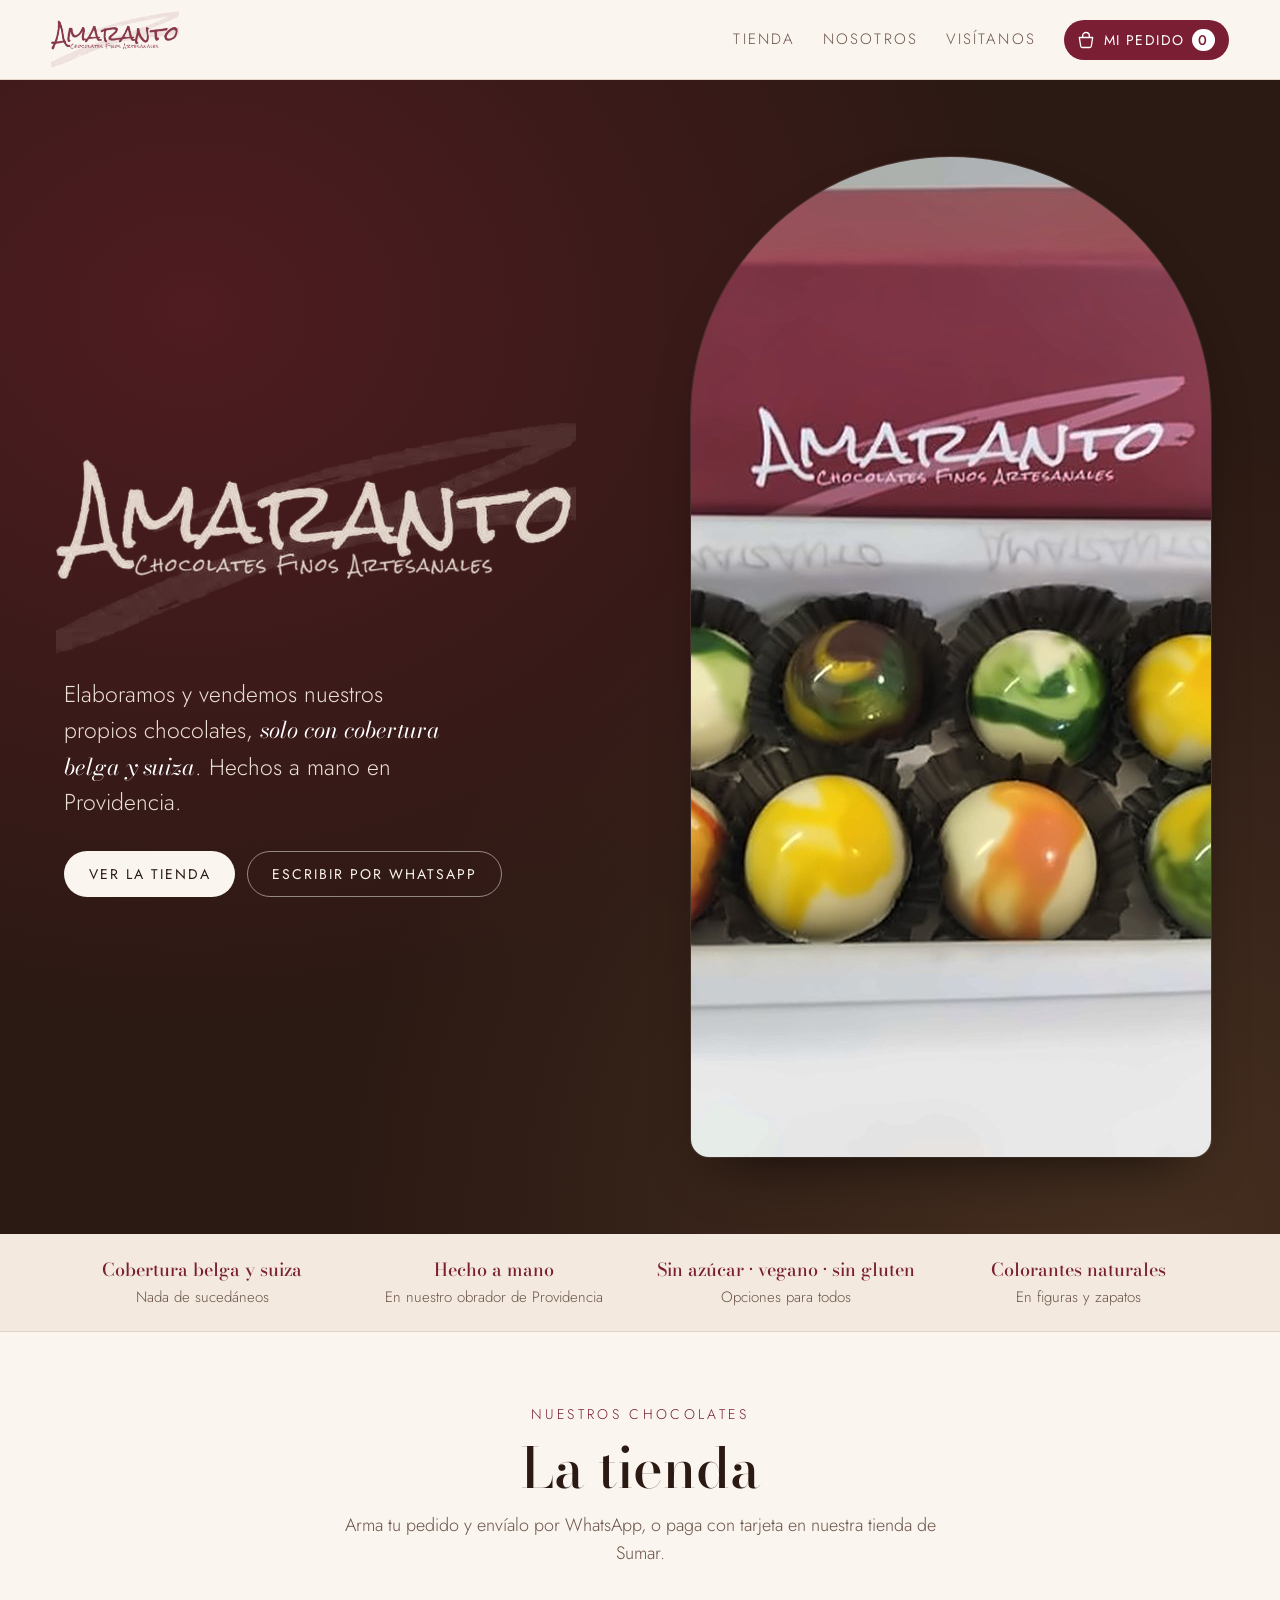
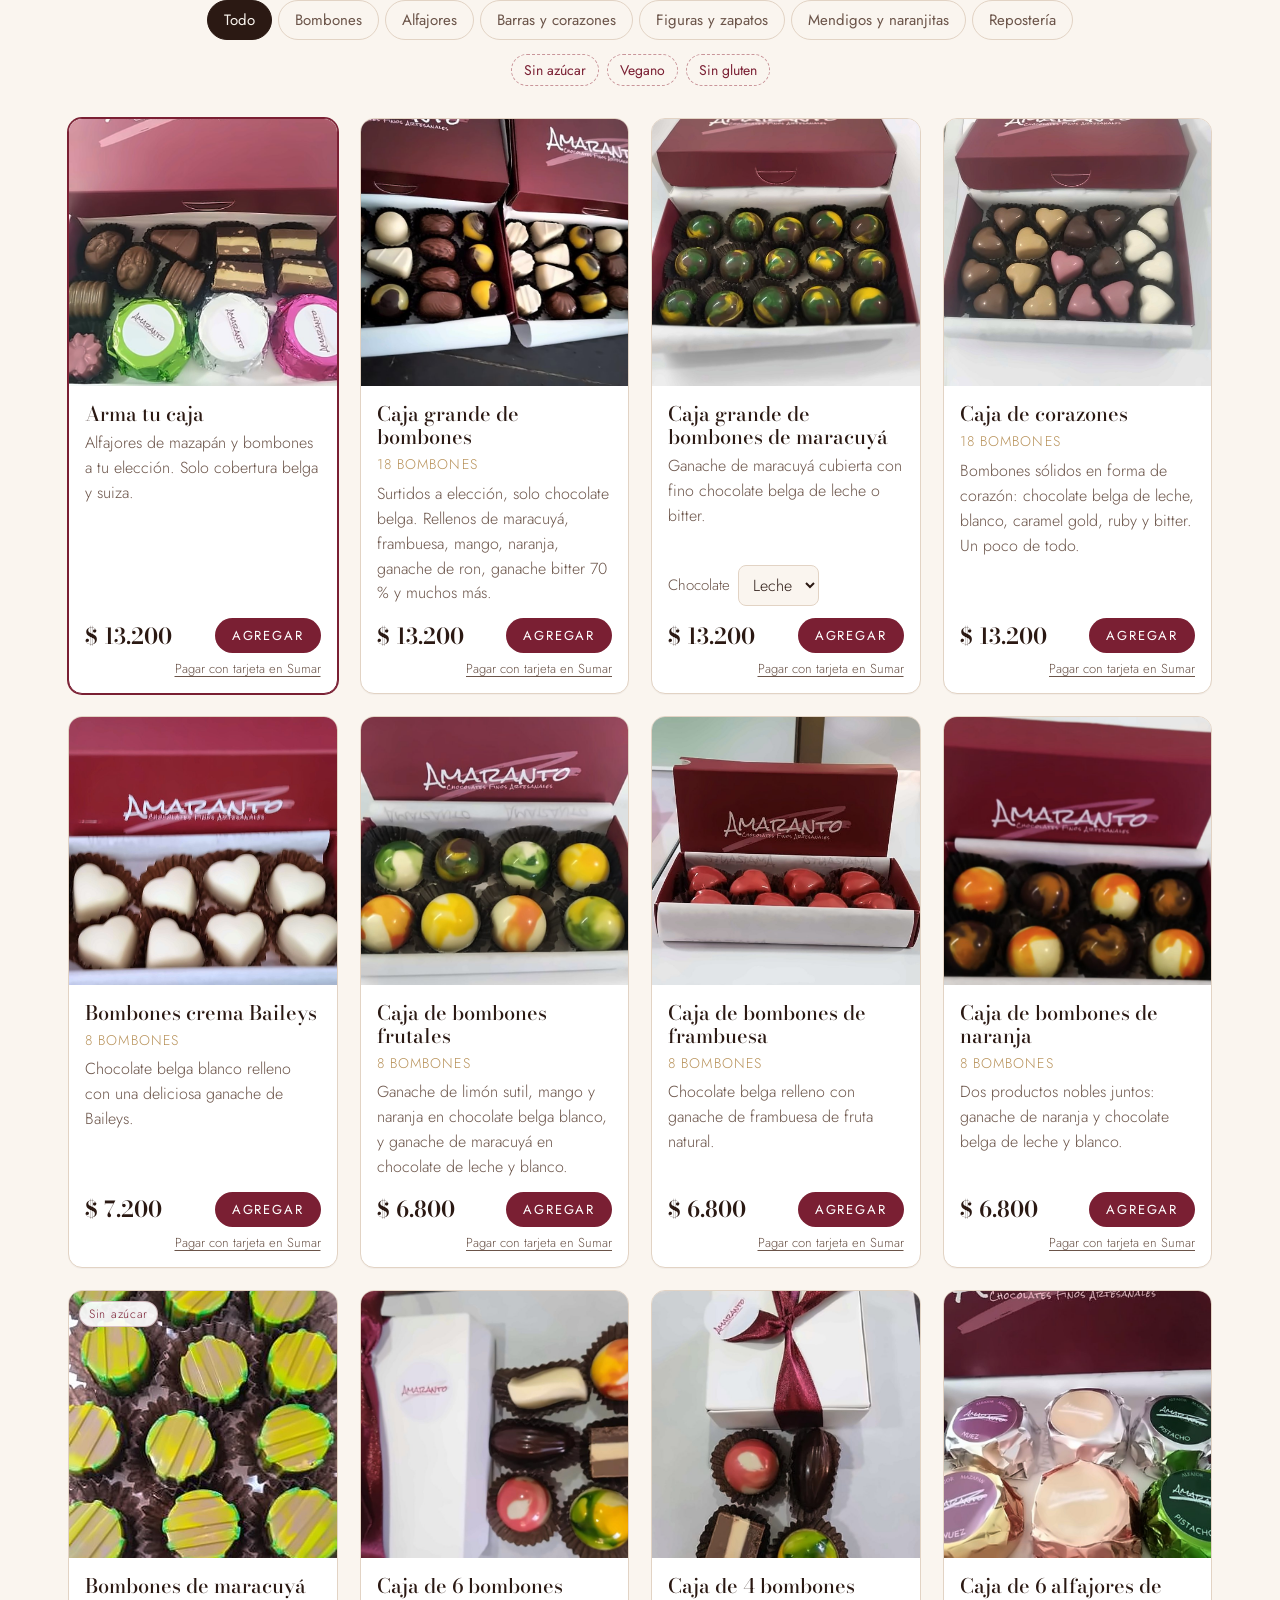
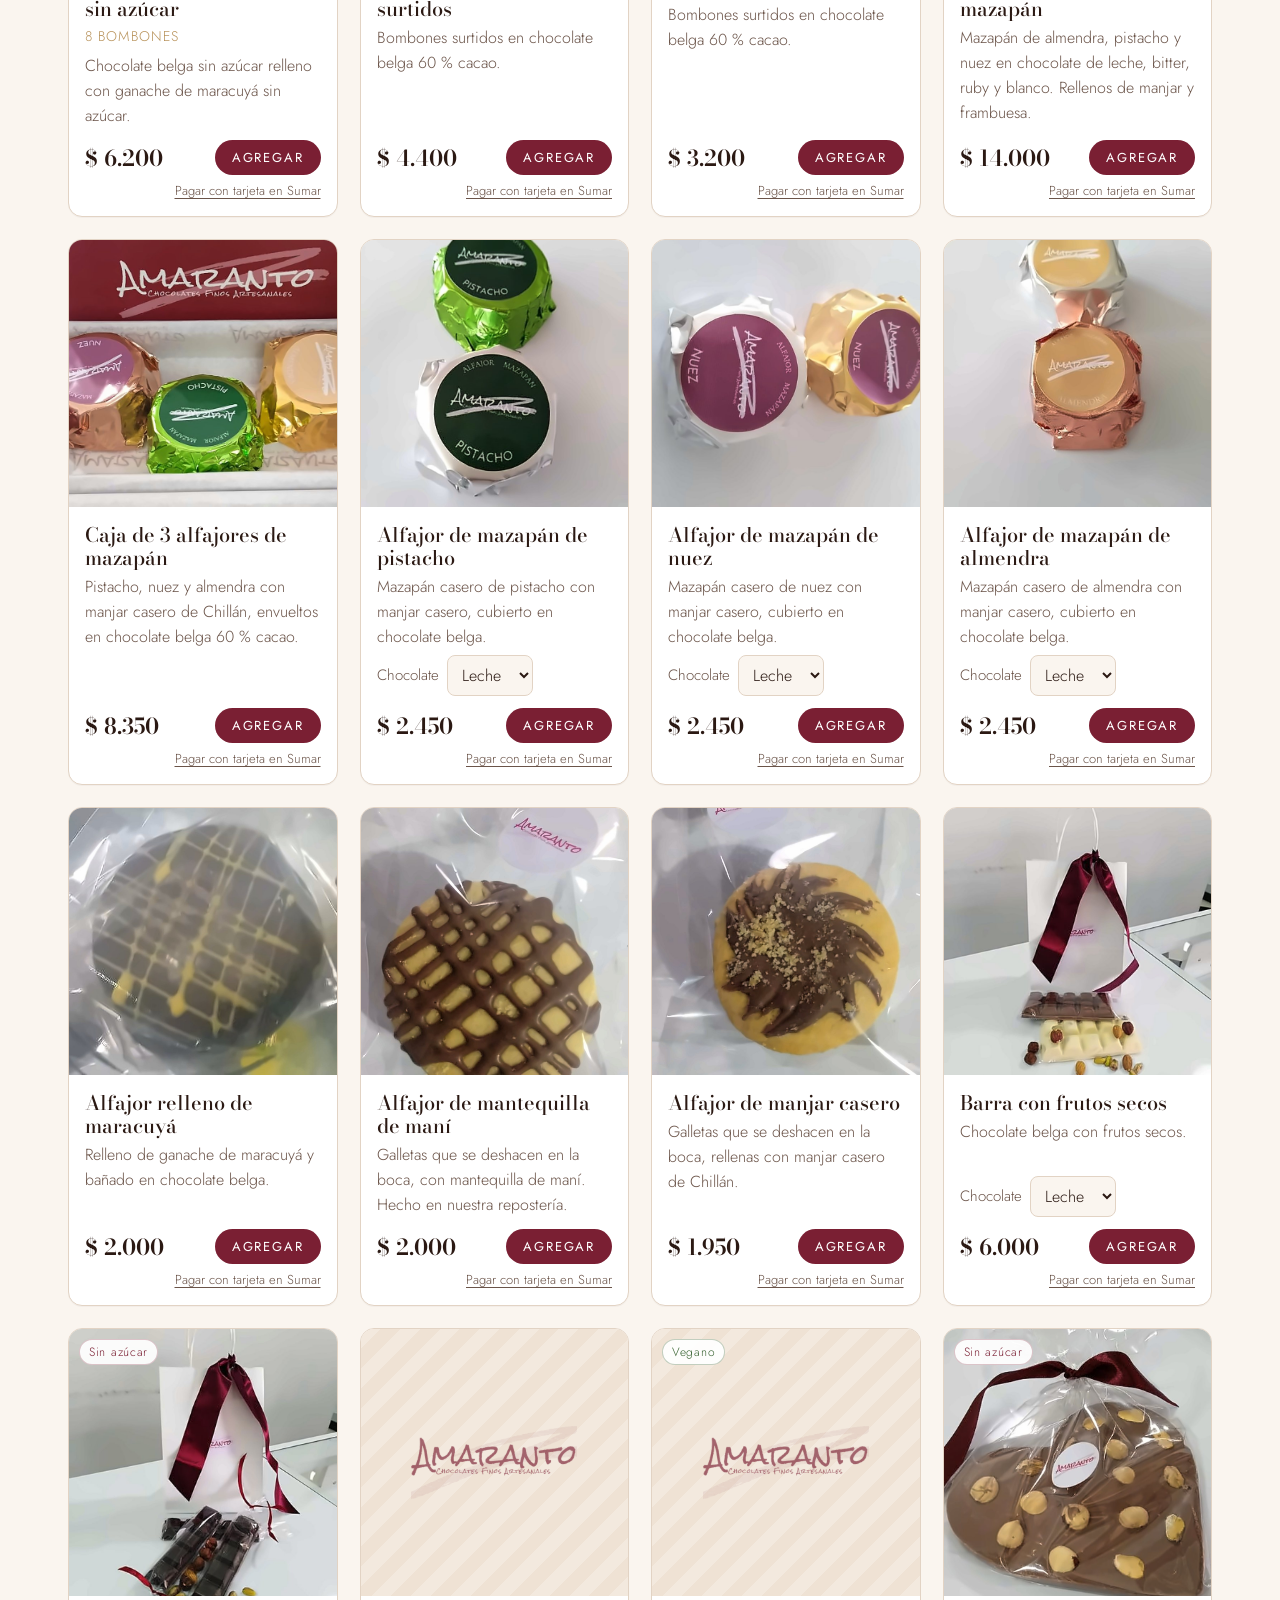
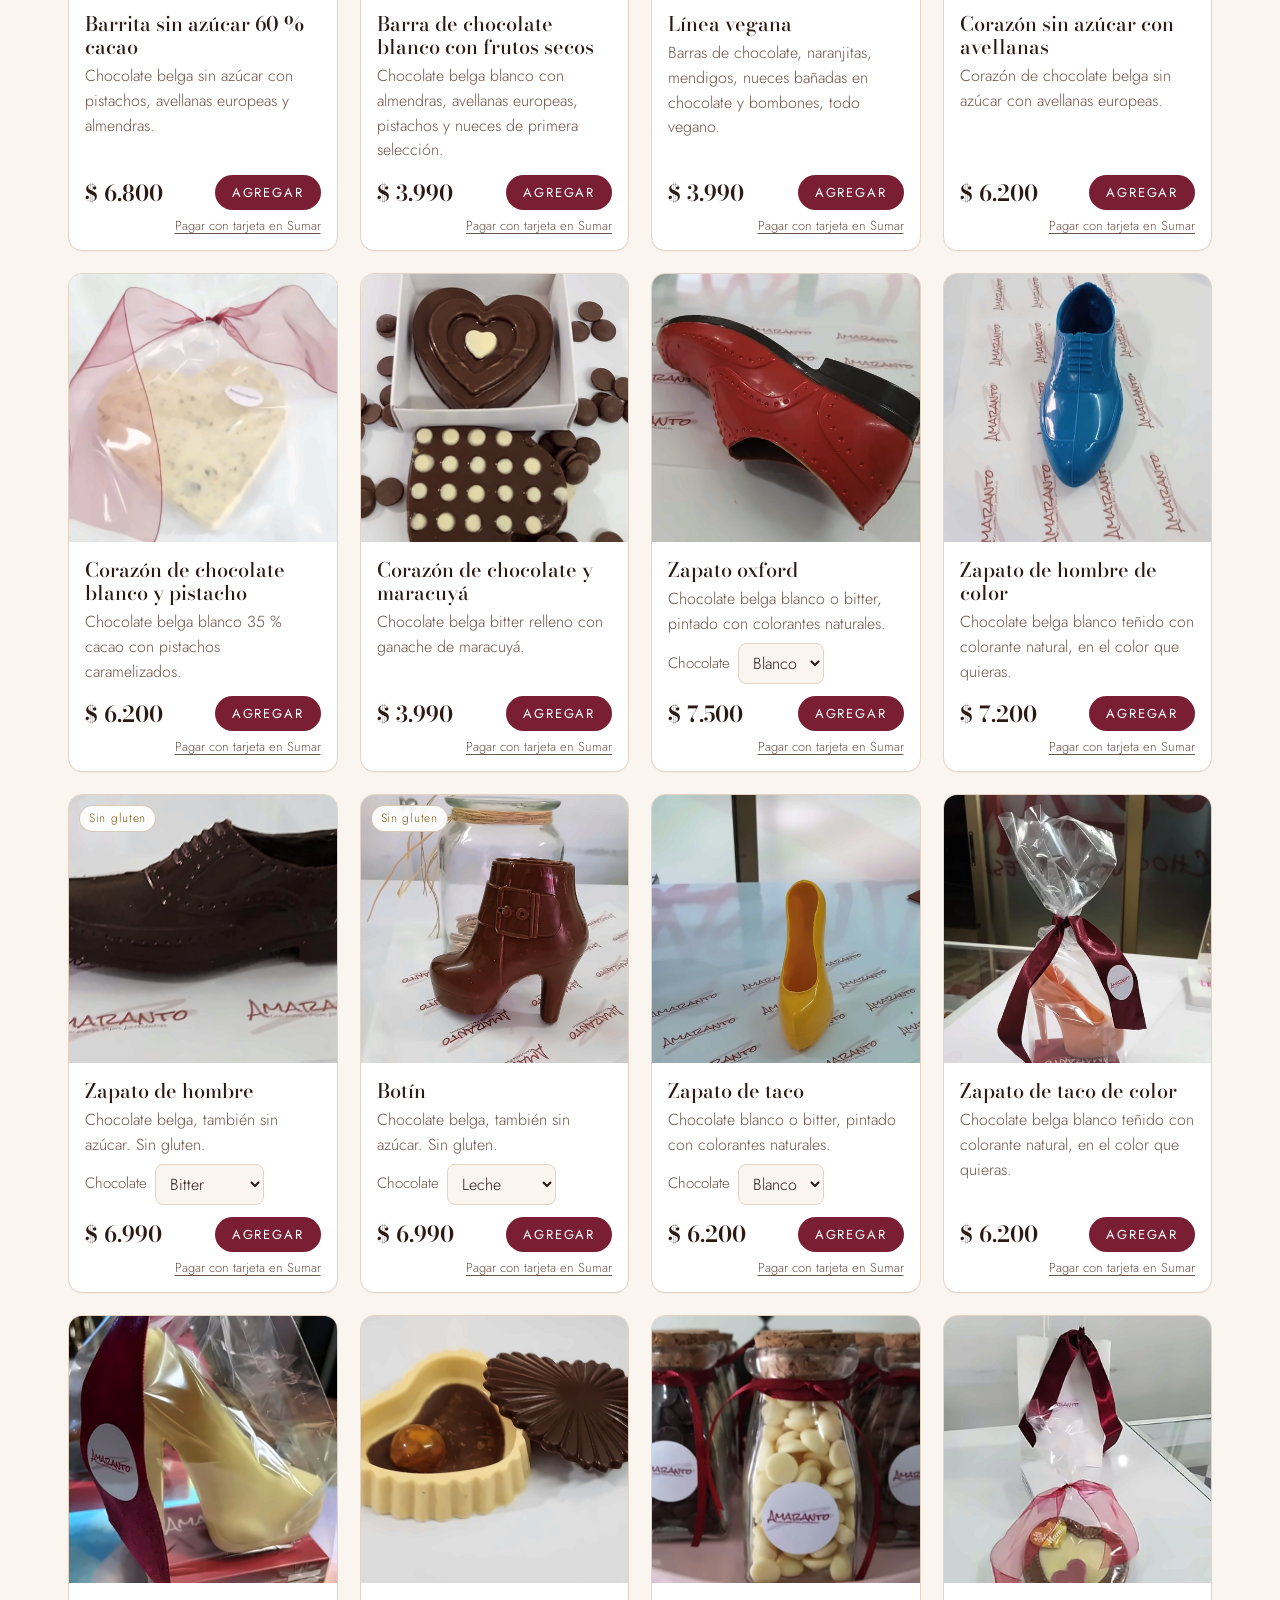
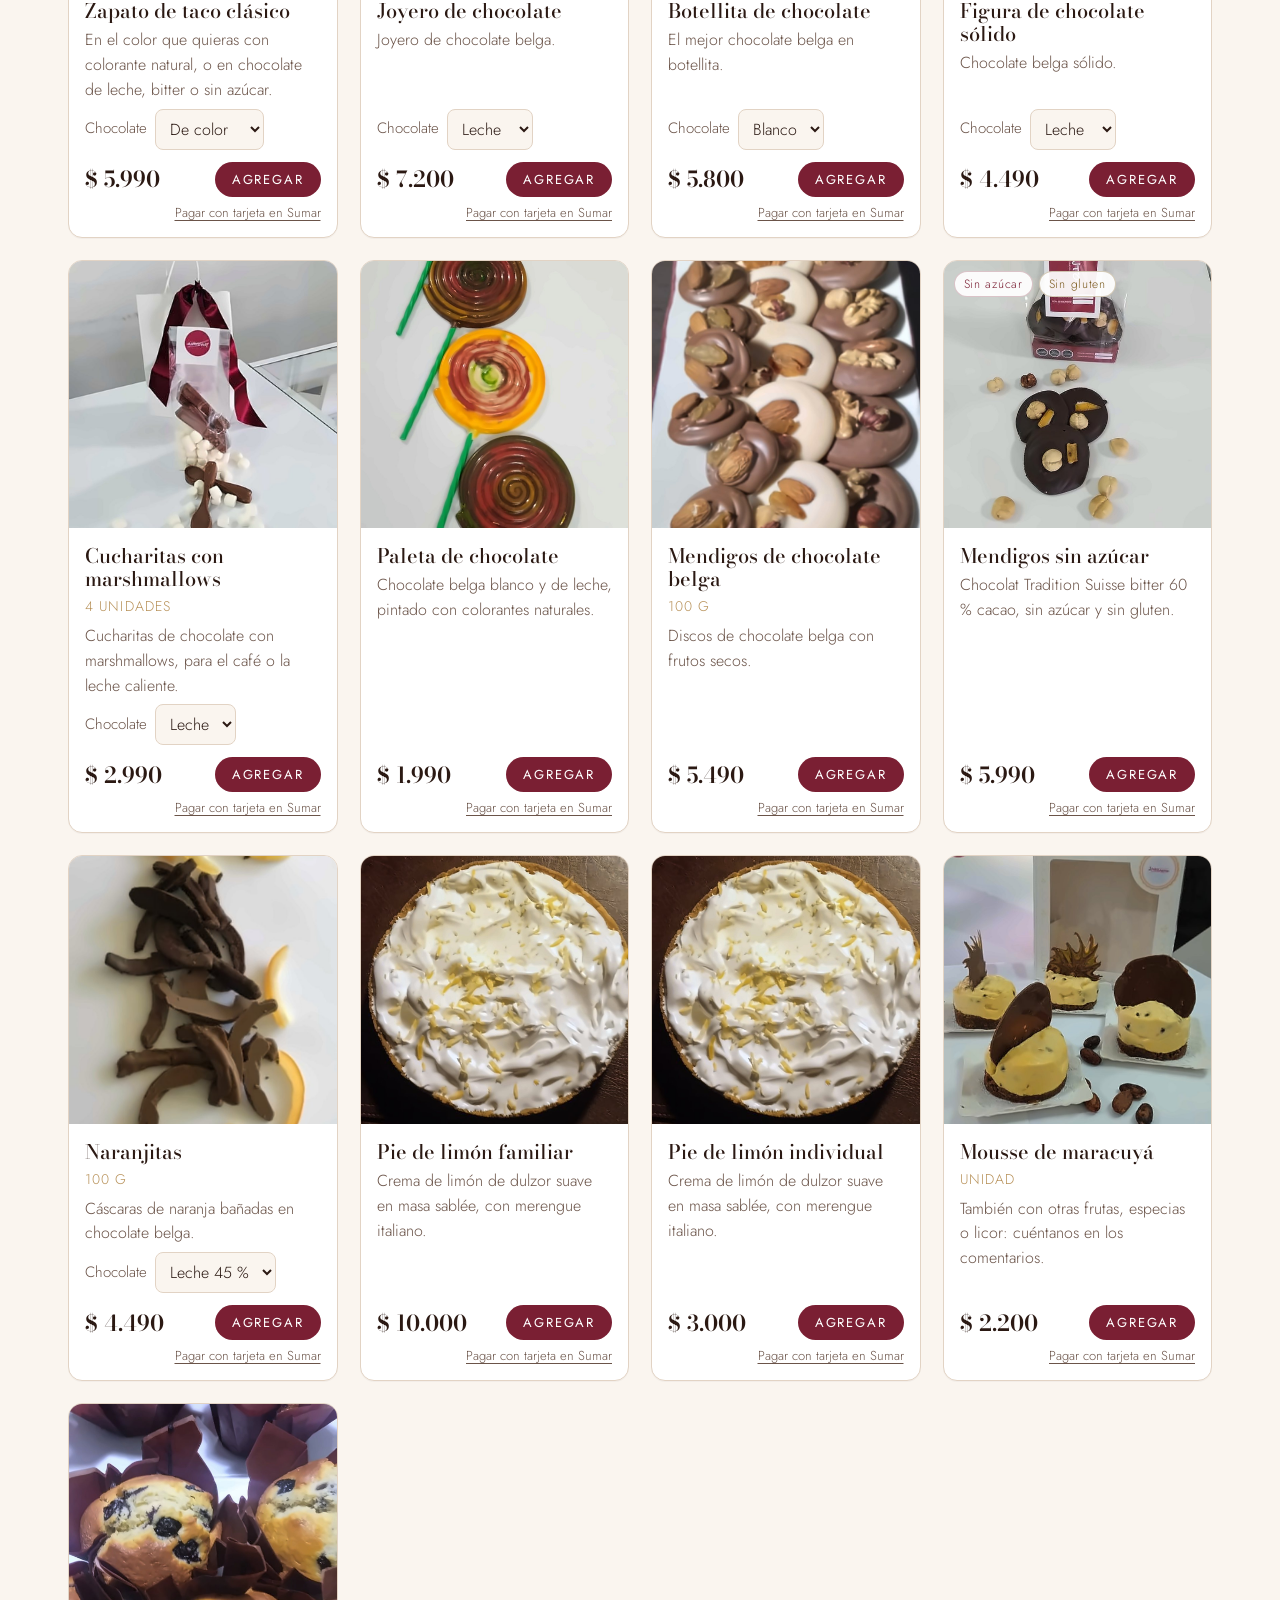
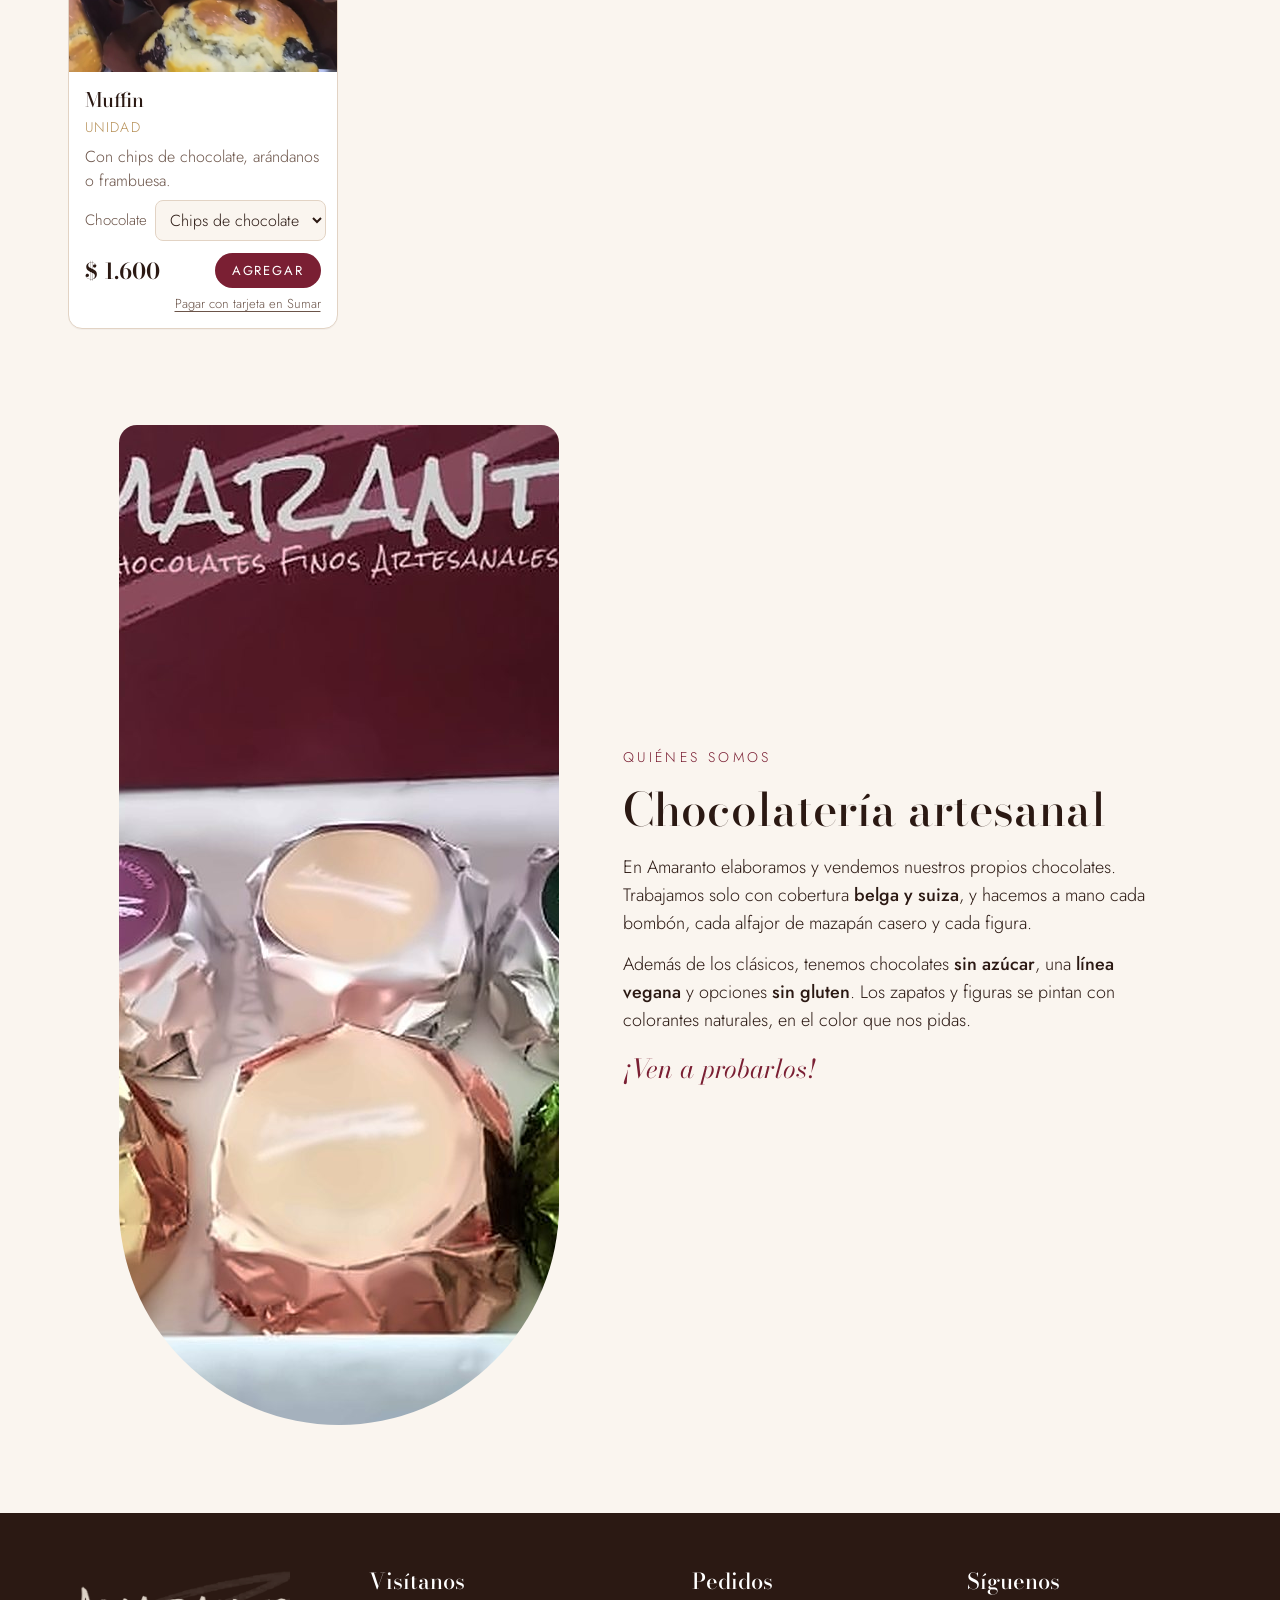
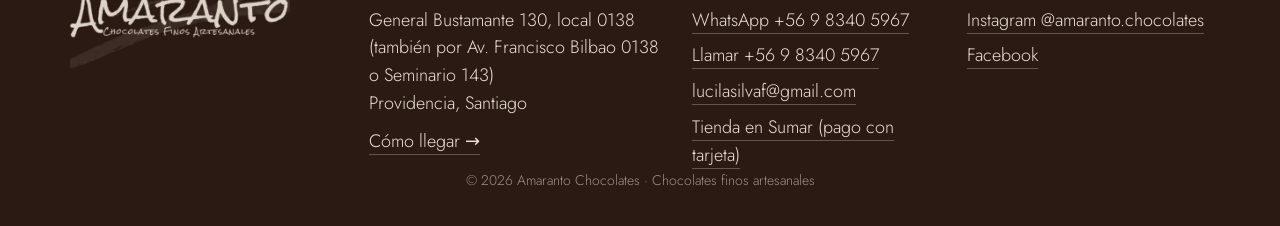
==== index.html @ f33cd026 "Web de Amaranto Chocolates: tienda con 45 productos, filtros por dieta y pedido por WhatsApp Fotos d" ====
<!doctype html>
<html lang="es">
<head>
  <meta charset="utf-8">
  <meta name="viewport" content="width=device-width, initial-scale=1">
  <title>Amaranto Chocolates · Chocolates finos artesanales en Providencia</title>
  <meta name="description" content="Amaranto Chocolates: bombones, alfajores de mazapán, figuras y zapatos de chocolate hechos a mano solo con cobertura belga y suiza. Opciones sin azúcar, veganas y sin gluten. Providencia, Santiago.">
  <meta name="theme-color" content="#2b1913">
  <meta property="og:type" content="website">
  <meta property="og:title" content="Amaranto Chocolates">
  <meta property="og:description" content="Chocolates finos artesanales, solo con cobertura belga y suiza. Providencia, Santiago.">
  <meta property="og:image" content="img/p/45043.jpg">
  <link rel="icon" type="image/png" sizes="48x48" href="img/favicon-48.png">
  <link rel="icon" type="image/png" sizes="180x180" href="img/favicon.png">
  <link rel="apple-touch-icon" href="img/favicon.png">
  <link rel="preconnect" href="https://fonts.googleapis.com">
  <link rel="preconnect" href="https://fonts.gstatic.com" crossorigin>
  <link href="https://fonts.googleapis.com/css2?family=Bodoni+Moda:ital,opsz,wght@0,6..96,500;0,6..96,600;1,6..96,400&family=Jost:wght@300;400;500&display=swap" rel="stylesheet">
  <link rel="stylesheet" href="styles.css">
  <script type="application/ld+json">
  {
    "@context": "https://schema.org",
    "@type": "Store",
    "name": "Amaranto Chocolates",
    "description": "Chocolates finos artesanales con cobertura belga y suiza",
    "telephone": "+56983405967",
    "email": "lucilasilvaf@gmail.com",
    "address": {
      "@type": "PostalAddress",
      "streetAddress": "General Bustamante 130, local 0138",
      "addressLocality": "Providencia",
      "addressRegion": "Región Metropolitana",
      "addressCountry": "CL"
    },
    "sameAs": ["https://www.instagram.com/amaranto.chocolates/", "https://www.facebook.com/Amaranto-Chocolates-Chile-110337914884066"]
  }
  </script>
</head>
<body>
  <a class="skip" href="#tienda">Saltar a la tienda</a>

  <header class="topbar" id="top">
    <a class="brand" href="#top" aria-label="Amaranto Chocolates, inicio">
      <img src="img/logo-vino.png" alt="Amaranto Chocolates" width="150" height="70">
    </a>
    <nav class="nav" aria-label="Secciones">
      <a href="#tienda">Tienda</a>
      <a href="#nosotros">Nosotros</a>
      <a href="#visitanos">Visítanos</a>
    </nav>
    <button class="cart-btn" type="button" data-open-cart aria-label="Ver mi pedido">
      <svg viewBox="0 0 24 24" aria-hidden="true"><path d="M4 9h16l-1.6 10.2a2 2 0 0 1-2 1.8H7.6a2 2 0 0 1-2-1.8L4 9Zm4 0V7a4 4 0 0 1 8 0v2" fill="none" stroke="currentColor" stroke-width="1.6" stroke-linecap="round" stroke-linejoin="round"/></svg>
      <span class="cart-label">Mi pedido</span>
      <span class="cart-count" data-cart-count>0</span>
    </button>
  </header>

  <main>
    <section class="hero">
      <div class="hero-text">
        <img class="hero-logo" src="img/logo-crema.png" alt="Amaranto · Chocolates finos artesanales" width="520" height="241">
        <p class="hero-lede">Elaboramos y vendemos nuestros propios chocolates, <em>solo con cobertura belga y suiza</em>. Hechos a mano en Providencia.</p>
        <div class="hero-cta">
          <a class="btn btn-light" href="#tienda">Ver la tienda</a>
          <a class="btn btn-ghost" data-wa-direct href="https://wa.me/56983405967" target="_blank" rel="noopener">Escribir por WhatsApp</a>
        </div>
      </div>
      <figure class="hero-photo">
        <img src="img/p/46256.jpg" alt="Caja Amaranto abierta con ocho bombones frutales de colores" width="750" height="1000">
      </figure>
    </section>

    <ul class="promise" aria-label="Lo que nos distingue">
      <li><b>Cobertura belga y suiza</b><span>Nada de sucedáneos</span></li>
      <li><b>Hecho a mano</b><span>En nuestro obrador de Providencia</span></li>
      <li><b>Sin azúcar · vegano · sin gluten</b><span>Opciones para todos</span></li>
      <li><b>Colorantes naturales</b><span>En figuras y zapatos</span></li>
    </ul>

    <section class="tienda" id="tienda" aria-labelledby="tienda-title">
      <div class="section-head">
        <p class="eyebrow">Nuestros chocolates</p>
        <h1 id="tienda-title">La tienda</h1>
        <p class="lede">Arma tu pedido y envíalo por WhatsApp, o paga con tarjeta en nuestra tienda de Sumar.</p>
      </div>

      <div class="filters">
        <div class="tabs" role="tablist" aria-label="Categorías" data-tabs></div>
        <div class="chips" aria-label="Filtrar por dieta" data-chips>
          <button type="button" class="chip" data-tag="sinazucar" aria-pressed="false">Sin azúcar</button>
          <button type="button" class="chip" data-tag="vegano" aria-pressed="false">Vegano</button>
          <button type="button" class="chip" data-tag="singluten" aria-pressed="false">Sin gluten</button>
        </div>
      </div>

      <div class="grid" data-grid aria-live="polite"></div>
      <p class="empty-filter" data-empty-filter hidden>No hay productos con ese filtro en esta categoría.</p>
    </section>

    <section class="nosotros" id="nosotros" aria-labelledby="nosotros-title">
      <figure class="nos-photo">
        <img src="img/p/47006.jpg" alt="Caja de seis alfajores de mazapán envueltos con la etiqueta de Amaranto" loading="lazy" width="750" height="1000">
      </figure>
      <div class="nos-text">
        <p class="eyebrow">Quiénes somos</p>
        <h2 id="nosotros-title">Chocolatería artesanal</h2>
        <p>En Amaranto elaboramos y vendemos nuestros propios chocolates. Trabajamos solo con cobertura <b>belga y suiza</b>, y hacemos a mano cada bombón, cada alfajor de mazapán casero y cada figura.</p>
        <p>Además de los clásicos, tenemos chocolates <b>sin azúcar</b>, una <b>línea vegana</b> y opciones <b>sin gluten</b>. Los zapatos y figuras se pintan con colorantes naturales, en el color que nos pidas.</p>
        <p class="signature">¡Ven a probarlos!</p>
      </div>
    </section>
  </main>

  <footer class="footer" id="visitanos">
    <div class="footer-grid">
      <div>
        <img class="footer-logo" src="img/logo-crema.png" alt="Amaranto Chocolates" width="260" height="120" loading="lazy">
      </div>
      <div>
        <h2>Visítanos</h2>
        <p>General Bustamante 130, local 0138<br>(también por Av. Francisco Bilbao 0138 o Seminario 143)<br>Providencia, Santiago</p>
        <a class="link" href="https://www.google.com/maps/search/?api=1&query=General+Bustamante+130%2C+Providencia%2C+Santiago" target="_blank" rel="noopener">Cómo llegar →</a>
      </div>
      <div>
        <h2>Pedidos</h2>
        <ul class="contact">
          <li><a href="https://wa.me/56983405967" target="_blank" rel="noopener" data-wa-direct>WhatsApp +56 9 8340 5967</a></li>
          <li><a href="tel:+56983405967">Llamar +56 9 8340 5967</a></li>
          <li><a href="mailto:lucilasilvaf@gmail.com">lucilasilvaf@gmail.com</a></li>
          <li><a href="https://www.sumar.cl/_amarantochocolates" target="_blank" rel="noopener">Tienda en Sumar (pago con tarjeta)</a></li>
        </ul>
      </div>
      <div>
        <h2>Síguenos</h2>
        <ul class="contact">
          <li><a href="https://www.instagram.com/amaranto.chocolates/" target="_blank" rel="noopener">Instagram @amaranto.chocolates</a></li>
          <li><a href="https://www.facebook.com/Amaranto-Chocolates-Chile-110337914884066" target="_blank" rel="noopener">Facebook</a></li>
        </ul>
      </div>
    </div>
    <p class="colophon">© <span data-year></span> Amaranto Chocolates · Chocolates finos artesanales</p>
  </footer>

  <div class="scrim" data-scrim hidden></div>
  <aside class="drawer" data-drawer aria-labelledby="drawer-title" aria-hidden="true" tabindex="-1">
    <div class="drawer-head">
      <h2 id="drawer-title">Mi pedido</h2>
      <button type="button" class="icon-btn" data-close-cart aria-label="Cerrar">×</button>
    </div>
    <div class="drawer-body">
      <p class="empty" data-empty>Aún no has elegido nada. Agrega tus chocolates desde la tienda.</p>
      <ul class="lines" data-lines></ul>
      <form class="order-form" data-form novalidate>
        <label>Tu nombre
          <input name="nombre" autocomplete="name" required maxlength="60">
        </label>
        <fieldset class="entrega">
          <legend>Entrega</legend>
          <label class="radio"><input type="radio" name="entrega" value="Retiro en la tienda" checked> Retiro en la tienda</label>
          <label class="radio"><input type="radio" name="entrega" value="Despacho (coordinar)"> Despacho (lo coordinamos)</label>
        </fieldset>
        <label>Comentarios <span class="opt">(opcional)</span>
          <textarea name="nota" rows="2" maxlength="300" placeholder="Para cuándo lo quieres, colores, bombones de tu caja…"></textarea>
        </label>
        <div class="total-row"><span>Total</span><strong data-total>$ 0</strong></div>
        <p class="form-error" data-form-error role="alert" hidden></p>
        <button class="btn btn-wine btn-block" type="submit">Enviar pedido por WhatsApp</button>
        <button class="link-btn" type="button" data-clear>Vaciar pedido</button>
      </form>
    </div>
  </aside>

  <div class="toast" data-toast role="status" aria-live="polite"></div>

  <script src="productos.js"></script>
  <script src="app.js"></script>
</body>
</html>
---- styles.css ----
:root {
  --cream: #faf5ef;
  --cream-2: #f3e9de;
  --line: #e2d3c4;
  --ink: #2b1913;
  --ink-soft: #6b5449;
  --cocoa: #2b1913;
  --cocoa-2: #3a231b;
  --wine: #7a1f33;
  --wine-dark: #5d1626;
  --rose: #c9959a;
  --gold: #b8925a;
  --serif: "Bodoni Moda", Didot, Georgia, serif;
  --sans: "Jost", "Segoe UI", system-ui, sans-serif;
  --radius: 14px;
}

*, *::before, *::after { box-sizing: border-box; }
[hidden] { display: none !important; }
html { scroll-behavior: smooth; scroll-padding-top: 84px; }
body { margin: 0; background: var(--cream); color: var(--ink); font: 300 18px/1.55 var(--sans); -webkit-font-smoothing: antialiased; }
body.locked { overflow: hidden; }
img { max-width: 100%; display: block; }
a { color: inherit; }
h1, h2, h3 { font-family: var(--serif); font-weight: 500; margin: 0; line-height: 1.15; }
b { font-weight: 500; }
.skip { position: absolute; left: -999px; top: 0; background: var(--wine); color: #fff; padding: 8px 14px; z-index: 100; }
.skip:focus { left: 8px; top: 8px; }
:focus-visible { outline: 2px solid var(--wine); outline-offset: 3px; }

/* ---------- barra ---------- */
.topbar {
  position: sticky; top: 0; z-index: 30; display: flex; align-items: center; gap: 28px;
  padding: 10px clamp(16px, 4vw, 56px); background: rgba(250,245,239,.92); backdrop-filter: blur(8px);
  border-bottom: 1px solid var(--line);
}
.brand img { width: 128px; height: auto; }
.nav { display: flex; gap: 28px; margin-left: auto; }
.nav a { text-decoration: none; font-size: 15px; letter-spacing: .14em; text-transform: uppercase; color: var(--ink-soft); padding: 6px 0; border-bottom: 1px solid transparent; }
.nav a:hover { color: var(--wine); border-color: var(--wine); }
.cart-btn {
  display: inline-flex; align-items: center; gap: 8px; border: 0; cursor: pointer;
  background: var(--wine); color: #fff; border-radius: 999px; padding: 9px 14px 9px 12px;
  font: 400 14px/1 var(--sans); letter-spacing: .1em; text-transform: uppercase;
}
.cart-btn:hover { background: var(--wine-dark); }
.cart-btn svg { width: 20px; height: 20px; }
.cart-count { min-width: 22px; height: 22px; display: inline-grid; place-items: center; border-radius: 999px; background: #fff; color: var(--wine); font-size: 14px; font-weight: 500; padding: 0 6px; }
.cart-btn.bump { animation: bump .45s ease; }
@keyframes bump { 30% { transform: scale(1.1); } 60% { transform: scale(.96); } }

/* ---------- botones ---------- */
.btn {
  display: inline-flex; align-items: center; justify-content: center; text-decoration: none; cursor: pointer;
  font: 400 14px/1 var(--sans); letter-spacing: .14em; text-transform: uppercase;
  padding: 15px 24px; border-radius: 999px; border: 1px solid transparent; transition: background .2s, color .2s, border-color .2s;
}
.btn-light { background: var(--cream); color: var(--cocoa); }
.btn-light:hover { background: #fff; }
.btn-ghost { border-color: rgba(250,245,239,.5); color: var(--cream); }
.btn-ghost:hover { border-color: var(--cream); background: rgba(250,245,239,.08); }
.btn-wine { background: var(--wine); color: #fff; }
.btn-wine:hover { background: var(--wine-dark); }
.btn-sm { padding: 10px 16px; font-size: 13px; }
.btn-block { width: 100%; }
.link-btn { background: none; border: 0; color: var(--ink-soft); font: 300 15px var(--sans); text-decoration: underline; cursor: pointer; padding: 6px; }

/* ---------- portada ---------- */
.hero {
  display: grid; grid-template-columns: 1.05fr 1fr; align-items: center; gap: clamp(24px, 5vw, 72px);
  padding: clamp(36px, 6vw, 88px) clamp(16px, 5vw, 72px);
  background:
    radial-gradient(ellipse at 15% 20%, rgba(122,31,51,.45), transparent 55%),
    radial-gradient(ellipse at 90% 100%, rgba(184,146,90,.18), transparent 50%),
    var(--cocoa);
  color: var(--cream);
}
.hero-logo { width: min(520px, 100%); height: auto; margin-left: -8px; }
.hero-lede { font-size: clamp(19px, 1.8vw, 23px); max-width: 30ch; margin: 18px 0 30px; color: #eadfd3; }
.hero-lede em { font-family: var(--serif); font-style: italic; color: #fff; }
.hero-cta { display: flex; flex-wrap: wrap; gap: 12px; }
.hero-photo { margin: 0; justify-self: center; width: min(520px, 100%); }
.hero-photo img {
  width: 100%; aspect-ratio: 4 / 5; object-fit: cover; border-radius: 260px 260px 18px 18px;
  box-shadow: 0 30px 60px -30px rgba(0,0,0,.7), 0 0 0 1px rgba(250,245,239,.12);
}

.promise {
  list-style: none; margin: 0; padding: 22px clamp(16px, 5vw, 72px);
  display: grid; grid-template-columns: repeat(4, 1fr); gap: 16px;
  background: var(--cream-2); border-bottom: 1px solid var(--line);
}
.promise li { display: grid; gap: 2px; text-align: center; }
.promise b { font-family: var(--serif); font-size: 18px; color: var(--wine); }
.promise span { font-size: 15px; color: var(--ink-soft); }

/* ---------- tienda ---------- */
.tienda { max-width: 1240px; margin: 0 auto; padding: 72px clamp(16px, 4vw, 48px); }
.section-head { text-align: center; max-width: 640px; margin: 0 auto 32px; }
.eyebrow { font-size: 14px; letter-spacing: .24em; text-transform: uppercase; color: var(--wine); margin: 0 0 10px; }
.section-head h1, .section-head h2 { font-size: clamp(36px, 5vw, 56px); }
.lede { color: var(--ink-soft); margin: 12px 0 0; }

.filters { display: grid; gap: 14px; justify-items: center; margin-bottom: 32px; }
.tabs { display: flex; flex-wrap: wrap; justify-content: center; gap: 6px; }
.tab {
  border: 1px solid var(--line); background: transparent; color: var(--ink-soft); cursor: pointer;
  font: 400 15px var(--sans); padding: 8px 16px; border-radius: 999px;
}
.tab:hover { border-color: var(--wine); color: var(--wine); }
.tab[aria-selected="true"] { background: var(--cocoa); border-color: var(--cocoa); color: var(--cream); }
.chips { display: flex; gap: 8px; flex-wrap: wrap; justify-content: center; }
.chip {
  border: 1px dashed var(--rose); background: transparent; color: var(--wine); cursor: pointer;
  font: 400 14px var(--sans); padding: 5px 12px; border-radius: 999px;
}
.chip[aria-pressed="true"] { background: var(--wine); border-style: solid; border-color: var(--wine); color: #fff; }

.grid { display: grid; grid-template-columns: repeat(auto-fill, minmax(250px, 1fr)); gap: 22px; }
.card {
  display: flex; flex-direction: column; background: #fff; border-radius: var(--radius); overflow: hidden;
  border: 1px solid var(--line); box-shadow: 0 1px 0 rgba(43,25,19,.03);
  transition: transform .2s, box-shadow .2s;
}
.card:hover { transform: translateY(-3px); box-shadow: 0 18px 34px -24px rgba(43,25,19,.45); }
.card-media { position: relative; aspect-ratio: 1; background: var(--cream-2); }
.card-media > img, .card-media > .ph { position: absolute; inset: 0; width: 100%; height: 100%; object-fit: cover; }
.ph { width: 100%; height: 100%; display: grid; place-items: center; background: repeating-linear-gradient(135deg, var(--cream-2) 0 14px, #efe2d4 14px 28px); }
.ph img { width: 62%; opacity: .75; }
.badges { position: absolute; left: 10px; top: 10px; display: flex; gap: 6px; flex-wrap: wrap; }
.badge { font-size: 12px; letter-spacing: .06em; padding: 3px 9px; border-radius: 999px; background: rgba(255,255,255,.92); color: var(--wine); border: 1px solid rgba(122,31,51,.25); }
.badge-vegano { color: #36612f; border-color: rgba(54,97,47,.3); }
.badge-singluten { color: #7a5a1d; border-color: rgba(122,90,29,.3); }
.card-body { display: flex; flex-direction: column; gap: 6px; padding: 16px 16px 14px; flex: 1; }
.card h3 { font-size: 20px; }
.detalle { margin: 0; font-size: 14px; letter-spacing: .08em; text-transform: uppercase; color: var(--gold); }
.desc { margin: 0; font-size: 16px; color: var(--ink-soft); flex: 1; }
.opt-row { display: flex; align-items: center; gap: 8px; font-size: 15px; color: var(--ink-soft); }
select, input, textarea { font: 300 16px var(--sans); color: var(--ink); background: var(--cream); border: 1px solid var(--line); border-radius: 8px; padding: 7px 10px; }
select:focus, input:focus, textarea:focus { outline: none; border-color: var(--wine); box-shadow: 0 0 0 3px rgba(122,31,51,.14); }
.card-foot { display: flex; align-items: center; justify-content: space-between; gap: 10px; margin-top: 6px; }
.price { font-family: var(--serif); font-size: 22px; font-weight: 600; color: var(--cocoa); font-variant-numeric: lining-nums; }
.sumar { font-size: 13px; color: var(--ink-soft); text-align: right; text-decoration: underline; text-underline-offset: 3px; }
.sumar:hover { color: var(--wine); }
.card-feature { border-color: var(--wine); box-shadow: 0 0 0 1px var(--wine); }
.empty-filter { text-align: center; color: var(--ink-soft); font-style: italic; }

/* ---------- nosotros ---------- */
.nosotros {
  display: grid; grid-template-columns: .9fr 1.1fr; gap: clamp(28px, 5vw, 72px); align-items: center;
  max-width: 1140px; margin: 0 auto; padding: 24px clamp(16px, 4vw, 48px) 88px;
}
.nos-photo { margin: 0; width: min(440px, 100%); justify-self: center; }
.nos-photo img { width: 100%; aspect-ratio: 4 / 5; object-fit: cover; border-radius: 18px 18px 220px 220px; }
.nos-text h2 { font-size: clamp(32px, 4vw, 46px); margin-bottom: 18px; }
.nos-text p { margin: 0 0 14px; }
.signature { font-family: var(--serif); font-style: italic; font-size: 26px; color: var(--wine); }

/* ---------- pie ---------- */
.footer { background: var(--cocoa); color: #eadfd3; padding: 56px clamp(16px, 5vw, 72px) 24px; }
.footer-grid { max-width: 1140px; margin: 0 auto; display: grid; grid-template-columns: 1.1fr 1.2fr 1fr 1fr; gap: 32px; }
.footer-logo { width: 220px; height: auto; }
.footer h2 { font-size: 22px; color: #fff; margin-bottom: 12px; }
.footer p { margin: 0 0 10px; }
.contact { list-style: none; margin: 0; padding: 0; display: grid; gap: 8px; }
.contact a, .footer .link { text-decoration: none; border-bottom: 1px solid rgba(234,223,211,.3); }
.contact a:hover, .footer .link:hover { color: #fff; border-color: #fff; }
.colophon { text-align: center; font-size: 14px; opacity: .6; margin: 44px 0 0; }

/* ---------- pedido ---------- */
.scrim { position: fixed; inset: 0; background: rgba(43,25,19,.45); z-index: 40; }
.drawer {
  position: fixed; top: 0; right: 0; bottom: 0; z-index: 50; width: min(440px, 100%);
  background: var(--cream); border-left: 1px solid var(--line); box-shadow: -20px 0 40px -20px rgba(43,25,19,.5);
  display: flex; flex-direction: column; transform: translateX(105%); visibility: hidden; transition: transform .3s ease;
}
.drawer.open { transform: none; visibility: visible; }
.drawer:focus { outline: none; }
.drawer-head { display: flex; align-items: center; justify-content: space-between; padding: 18px 22px; border-bottom: 1px solid var(--line); }
.drawer-head h2 { font-size: 26px; }
.icon-btn { width: 38px; height: 38px; border-radius: 50%; border: 1px solid var(--line); background: transparent; font: 26px/1 var(--sans); cursor: pointer; color: var(--ink); }
.drawer-body { overflow-y: auto; padding: 18px 22px 28px; display: grid; gap: 14px; align-content: start; }
.empty { color: var(--ink-soft); }
.lines { list-style: none; margin: 0; padding: 0; display: grid; gap: 12px; }
.line { display: grid; grid-template-columns: 1fr auto auto; gap: 12px; align-items: center; border-bottom: 1px solid var(--line); padding-bottom: 10px; }
.line-name small { display: block; color: var(--ink-soft); font-size: 14px; }
.qty { display: flex; align-items: center; gap: 8px; }
.qty-btn { width: 28px; height: 28px; border-radius: 50%; border: 1px solid var(--line); background: transparent; cursor: pointer; font: 18px/1 var(--sans); color: var(--ink); }
.qty-btn:hover { border-color: var(--wine); color: var(--wine); }
.line-total { font-weight: 400; min-width: 76px; text-align: right; }
.order-form { display: grid; gap: 12px; }
.order-form label { display: grid; gap: 4px; font-size: 15px; color: var(--ink-soft); }
.entrega { border: 1px solid var(--line); border-radius: 10px; padding: 8px 12px 10px; margin: 0; display: grid; gap: 4px; }
.entrega legend { font-size: 15px; color: var(--ink-soft); padding: 0 4px; }
.order-form .radio { display: flex; align-items: center; gap: 8px; color: var(--ink); }
.opt { font-style: italic; }
.total-row { display: flex; justify-content: space-between; align-items: baseline; border-top: 1px solid var(--line); padding-top: 12px; letter-spacing: .14em; text-transform: uppercase; font-size: 14px; }
.total-row strong { font: 600 28px var(--serif); color: var(--wine); letter-spacing: 0; }
.form-error { margin: 0; font-size: 15px; padding: 10px 12px; border-radius: 8px; background: rgba(122,31,51,.08); border-left: 3px solid var(--wine); color: var(--wine-dark); }

.toast {
  position: fixed; left: 50%; bottom: 24px; transform: translate(-50%, 20px); opacity: 0; pointer-events: none;
  background: var(--cocoa); color: var(--cream); padding: 10px 18px; border-radius: 999px; font-size: 16px; z-index: 60;
  transition: opacity .25s, transform .25s; max-width: calc(100% - 32px); text-align: center;
}
.toast.show { opacity: 1; transform: translate(-50%, 0); }

/* ---------- responsive ---------- */
@media (max-width: 900px) {
  .hero { grid-template-columns: 1fr; text-align: center; }
  .hero-logo { margin: 0 auto; }
  .hero-lede { margin-left: auto; margin-right: auto; }
  .hero-cta { justify-content: center; }
  .hero-photo { width: min(380px, 100%); }
  .promise { grid-template-columns: repeat(2, 1fr); }
  .nosotros { grid-template-columns: 1fr; }
  .nos-photo { width: min(420px, 100%); justify-self: center; }
  .footer-grid { grid-template-columns: 1fr 1fr; }
}
@media (max-width: 640px) {
  body { font-size: 17px; }
  .nav { display: none; }
  .cart-btn { margin-left: auto; }
  .cart-label { display: none; }
  .brand img { width: 108px; }
  .grid { grid-template-columns: 1fr 1fr; gap: 12px; }
  .card-body { padding: 12px 12px 10px; }
  .card h3 { font-size: 17px; }
  .desc { font-size: 14px; }
  .card-foot { flex-direction: column; align-items: stretch; }
  .price { font-size: 19px; }
  .opt-row { flex-direction: column; align-items: stretch; gap: 2px; font-size: 13px; }
  .sumar { text-align: left; }
  .footer-grid { grid-template-columns: 1fr; }
}
@media (max-width: 360px) { .grid { grid-template-columns: 1fr; } }
@media (prefers-reduced-motion: reduce) {
  html { scroll-behavior: auto; }
  *, *::before, *::after { animation: none !important; transition: none !important; }
}
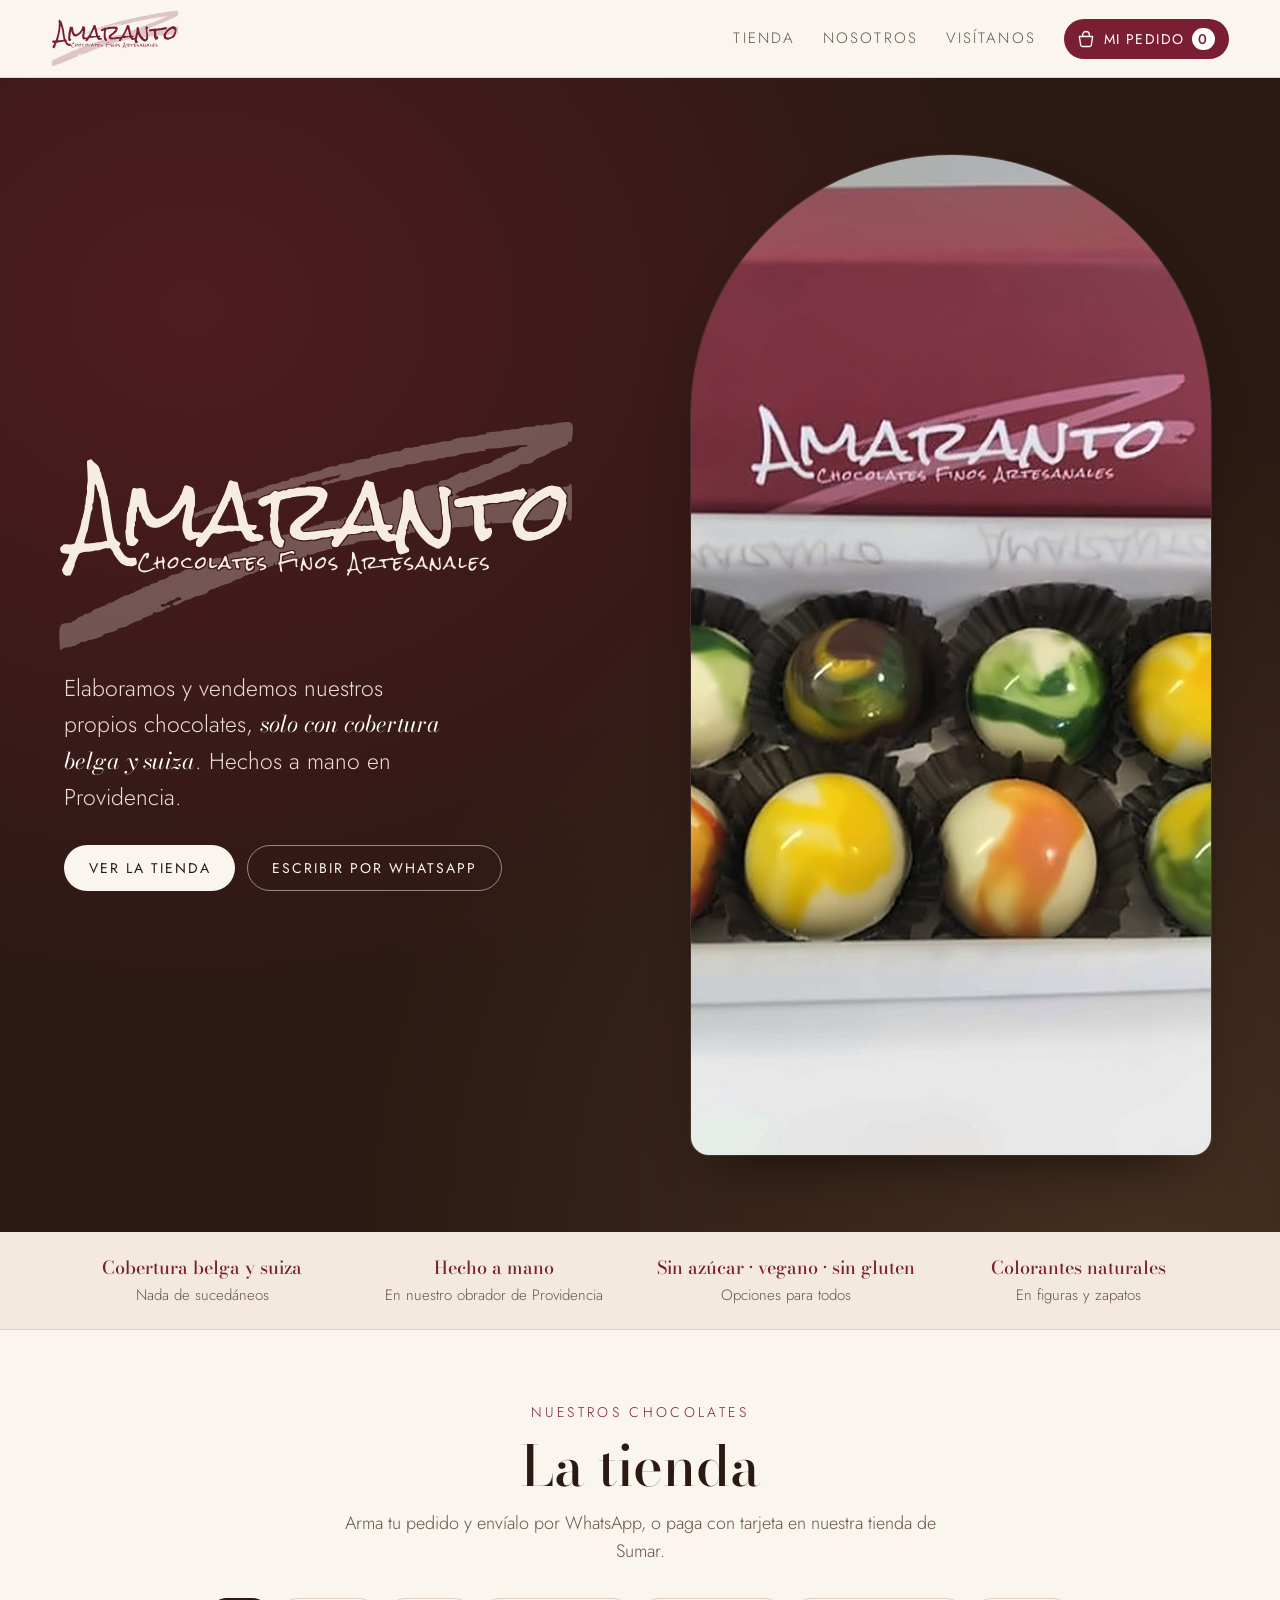
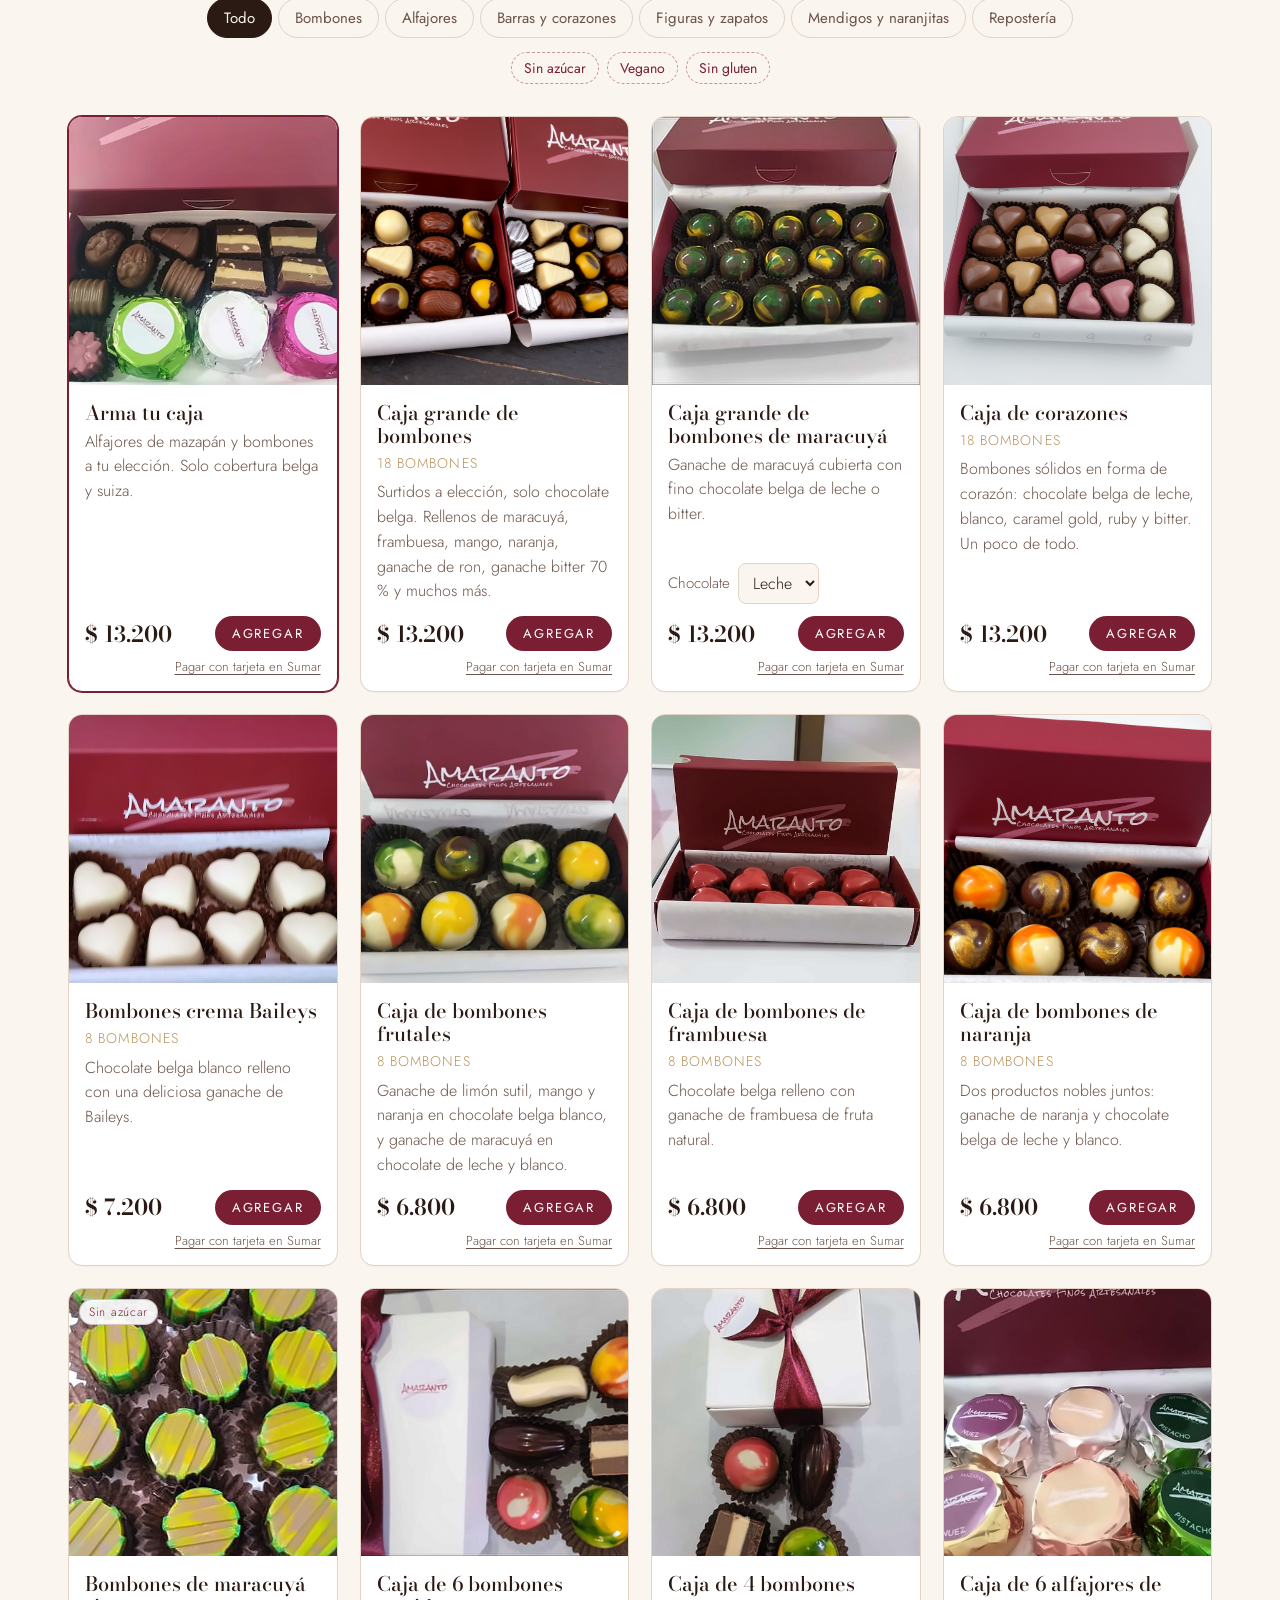
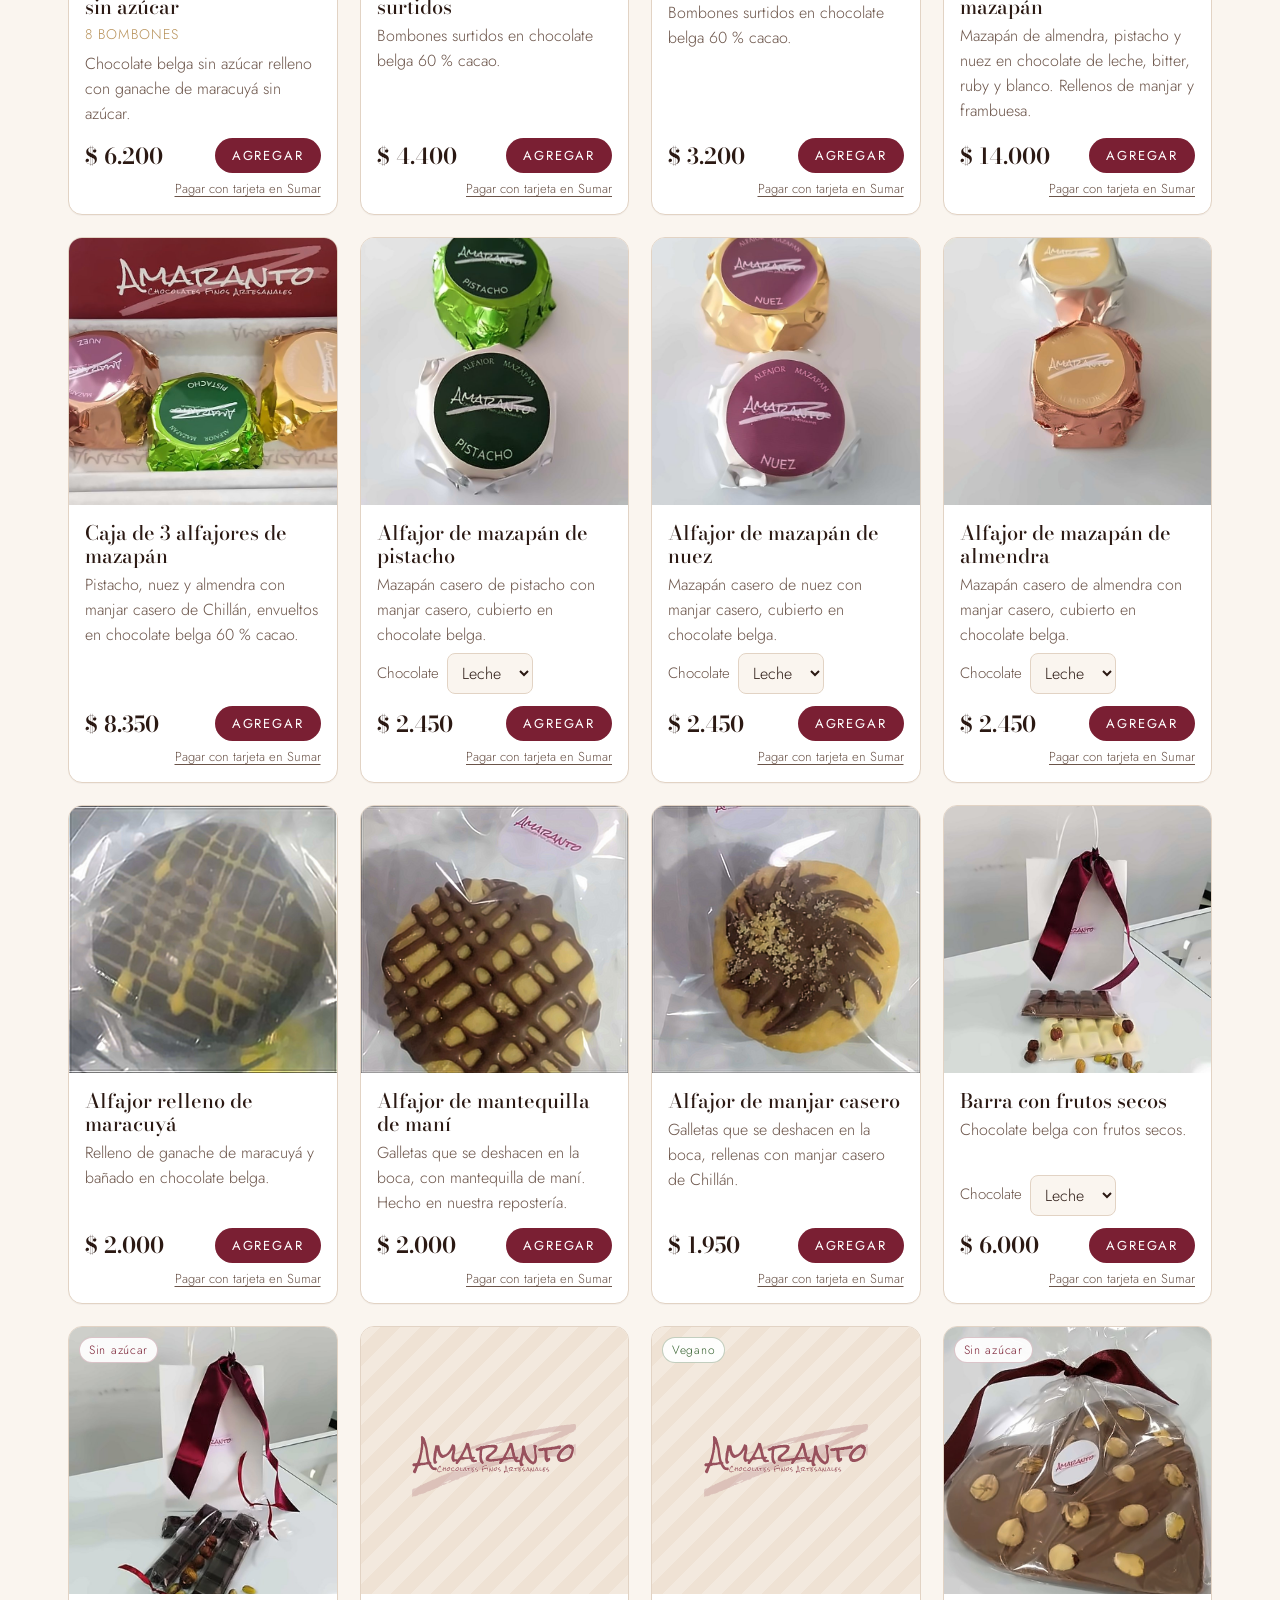
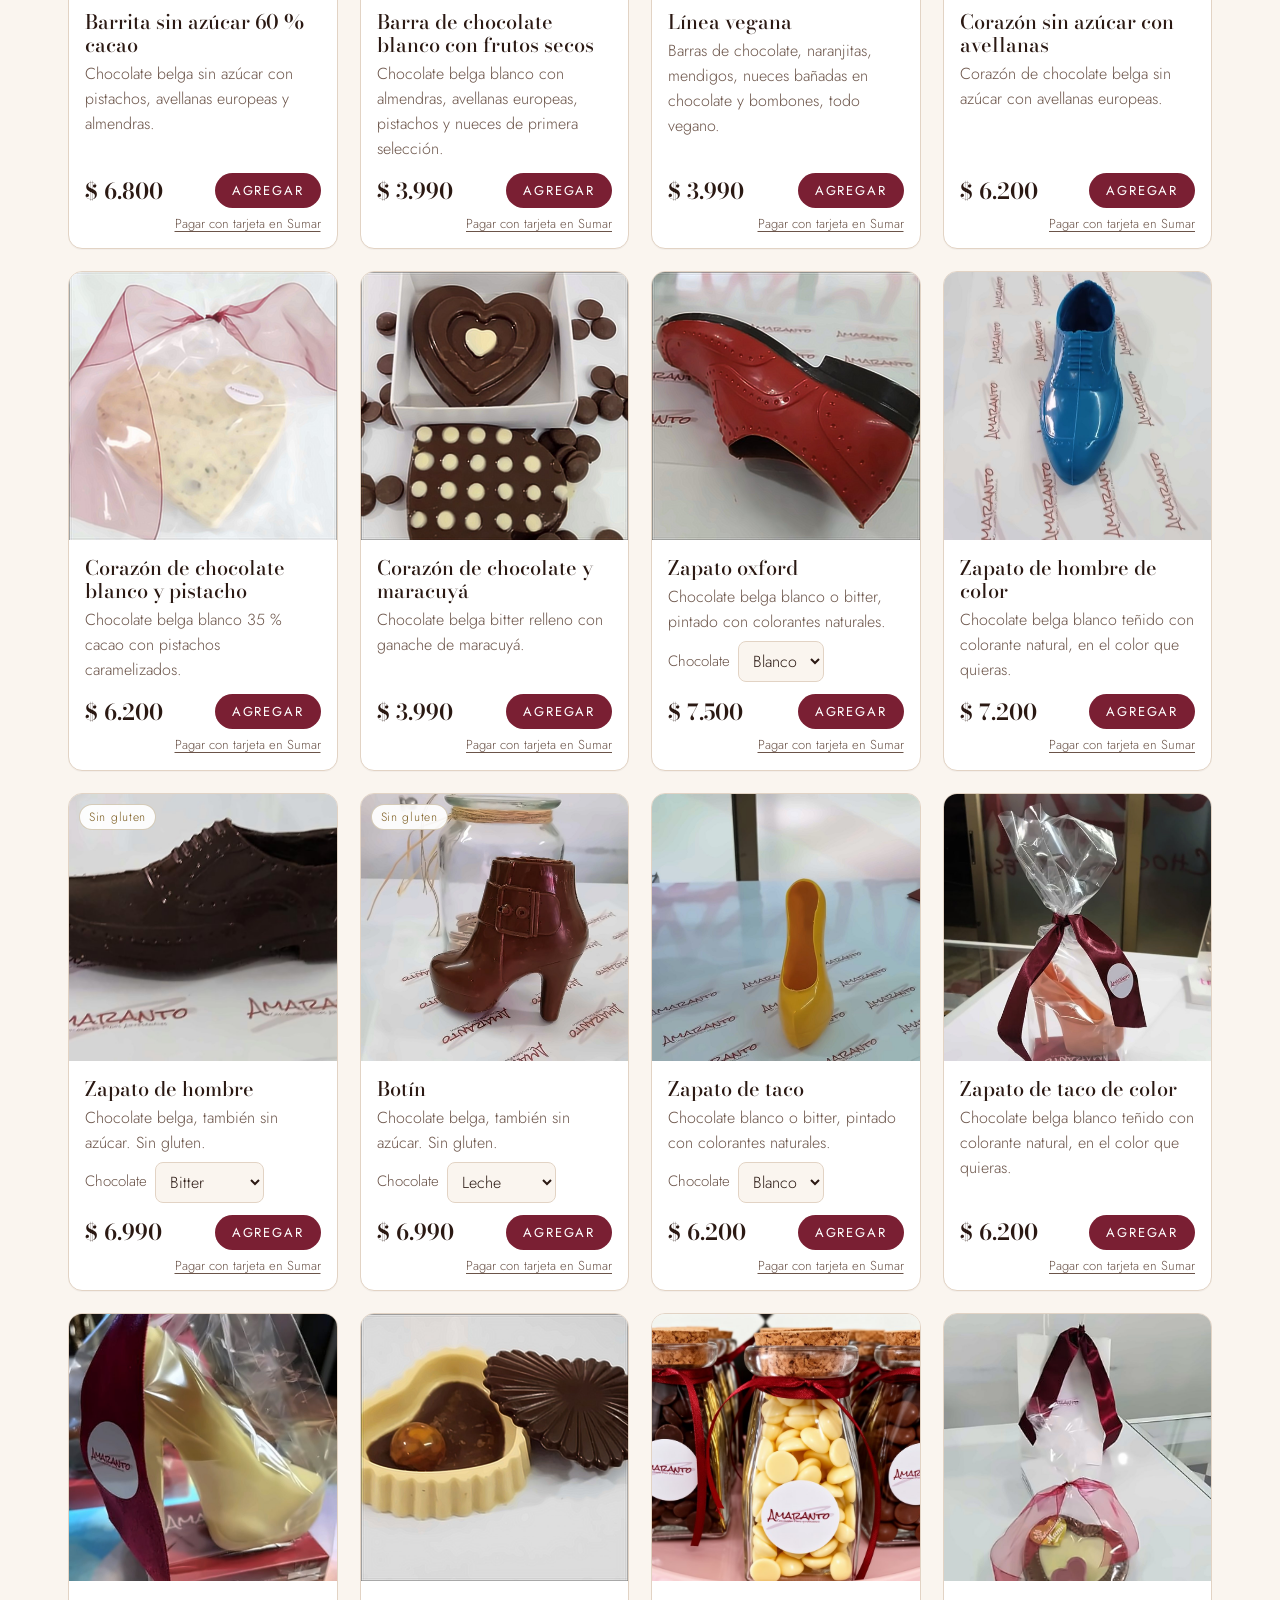
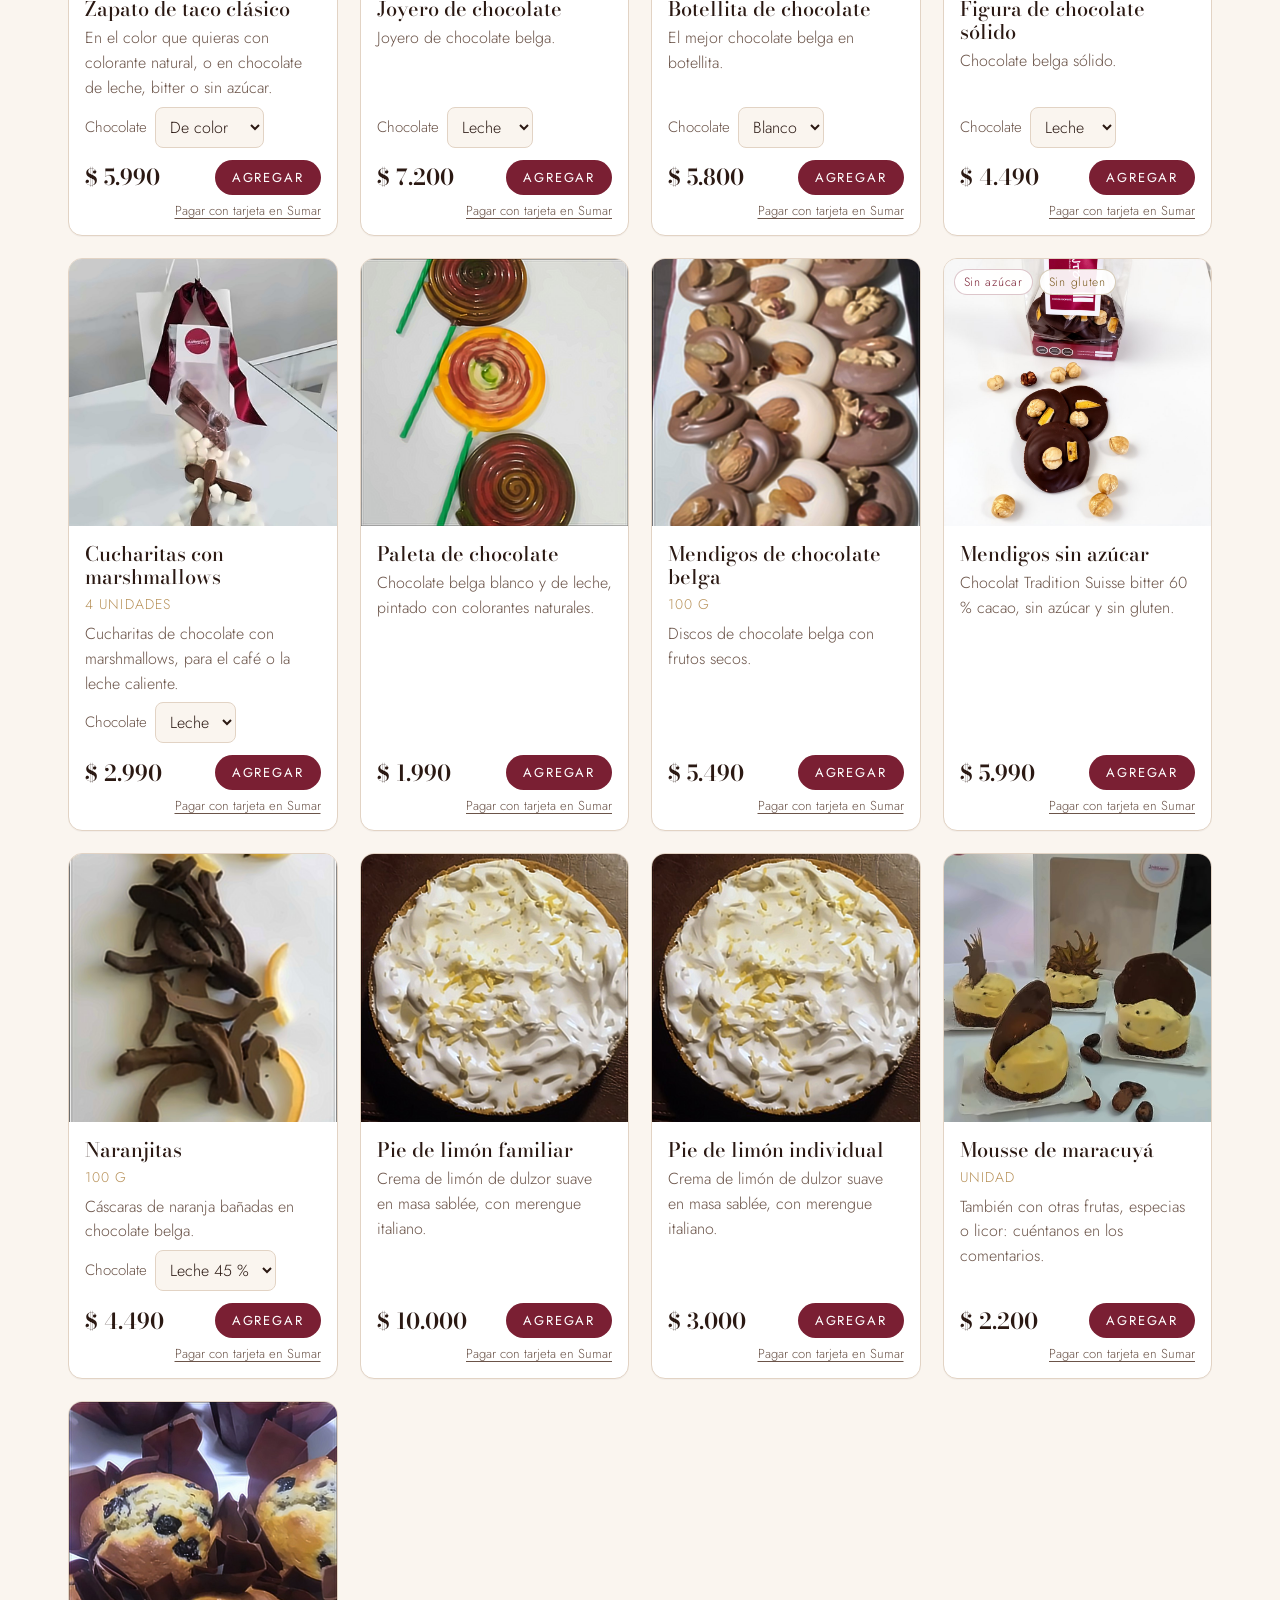
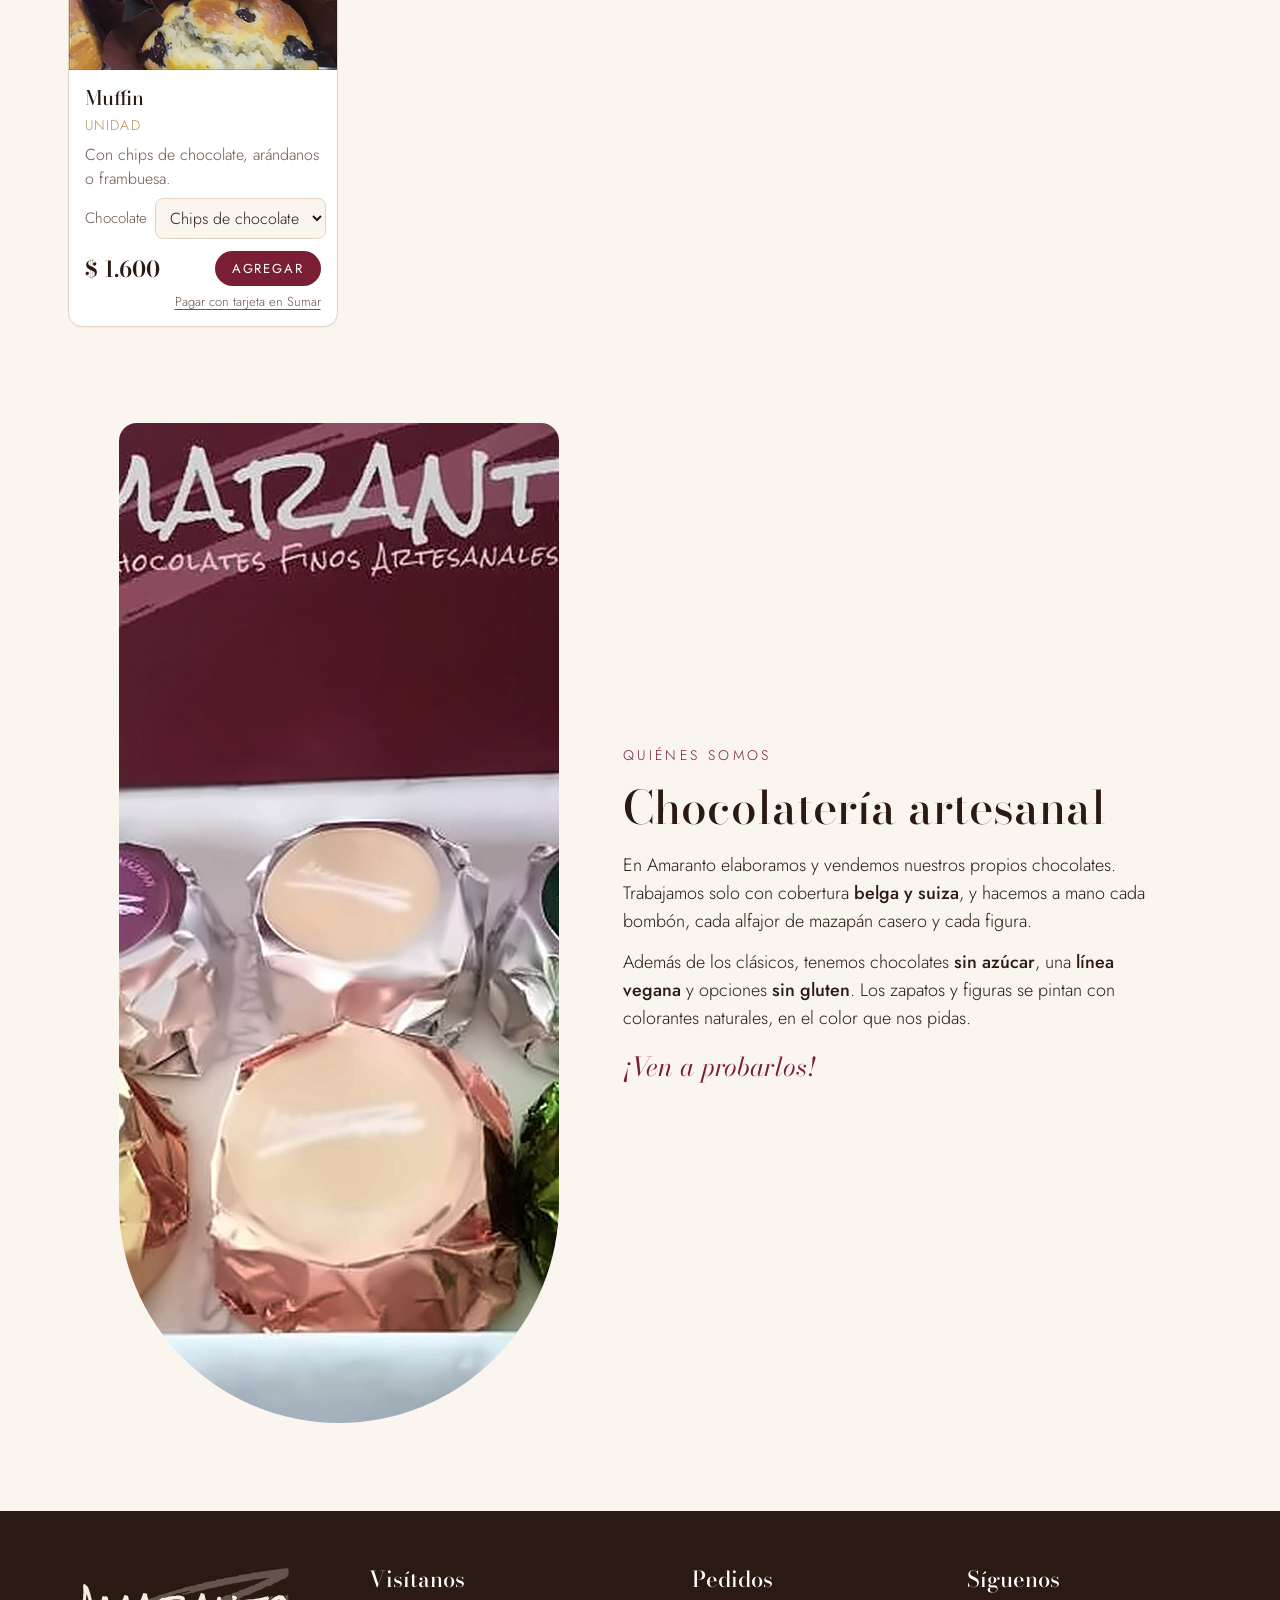
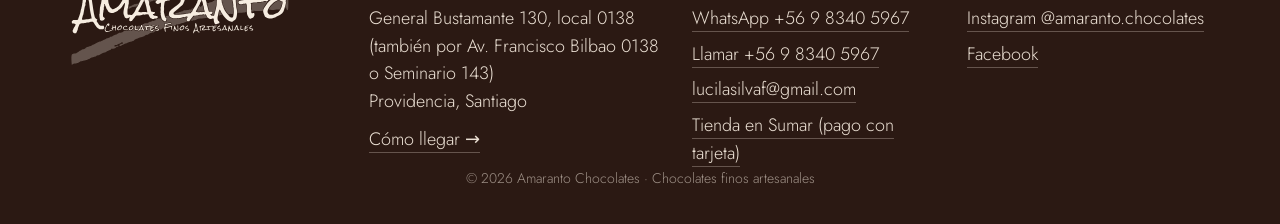
==== commit ffc6ca08: "Logo vectorizado (SVG en vino y crema) y fotos desenfocadas recuperadas - Logo: contornos de OpenCV " ====
--- a/index.html
+++ b/index.html
@@ -41,7 +41,7 @@
 
   <header class="topbar" id="top">
     <a class="brand" href="#top" aria-label="Amaranto Chocolates, inicio">
-      <img src="img/logo-vino.png" alt="Amaranto Chocolates" width="150" height="70">
+      <img src="img/logo-vino.svg" alt="Amaranto Chocolates" width="150" height="70">
     </a>
     <nav class="nav" aria-label="Secciones">
       <a href="#tienda">Tienda</a>
@@ -58,7 +58,7 @@
   <main>
     <section class="hero">
       <div class="hero-text">
-        <img class="hero-logo" src="img/logo-crema.png" alt="Amaranto · Chocolates finos artesanales" width="520" height="241">
+        <img class="hero-logo" src="img/logo-crema.svg" alt="Amaranto · Chocolates finos artesanales" width="520" height="241">
         <p class="hero-lede">Elaboramos y vendemos nuestros propios chocolates, <em>solo con cobertura belga y suiza</em>. Hechos a mano en Providencia.</p>
         <div class="hero-cta">
           <a class="btn btn-light" href="#tienda">Ver la tienda</a>
@@ -114,7 +114,7 @@
   <footer class="footer" id="visitanos">
     <div class="footer-grid">
       <div>
-        <img class="footer-logo" src="img/logo-crema.png" alt="Amaranto Chocolates" width="260" height="120" loading="lazy">
+        <img class="footer-logo" src="img/logo-crema.svg" alt="Amaranto Chocolates" width="260" height="120" loading="lazy">
       </div>
       <div>
         <h2>Visítanos</h2>
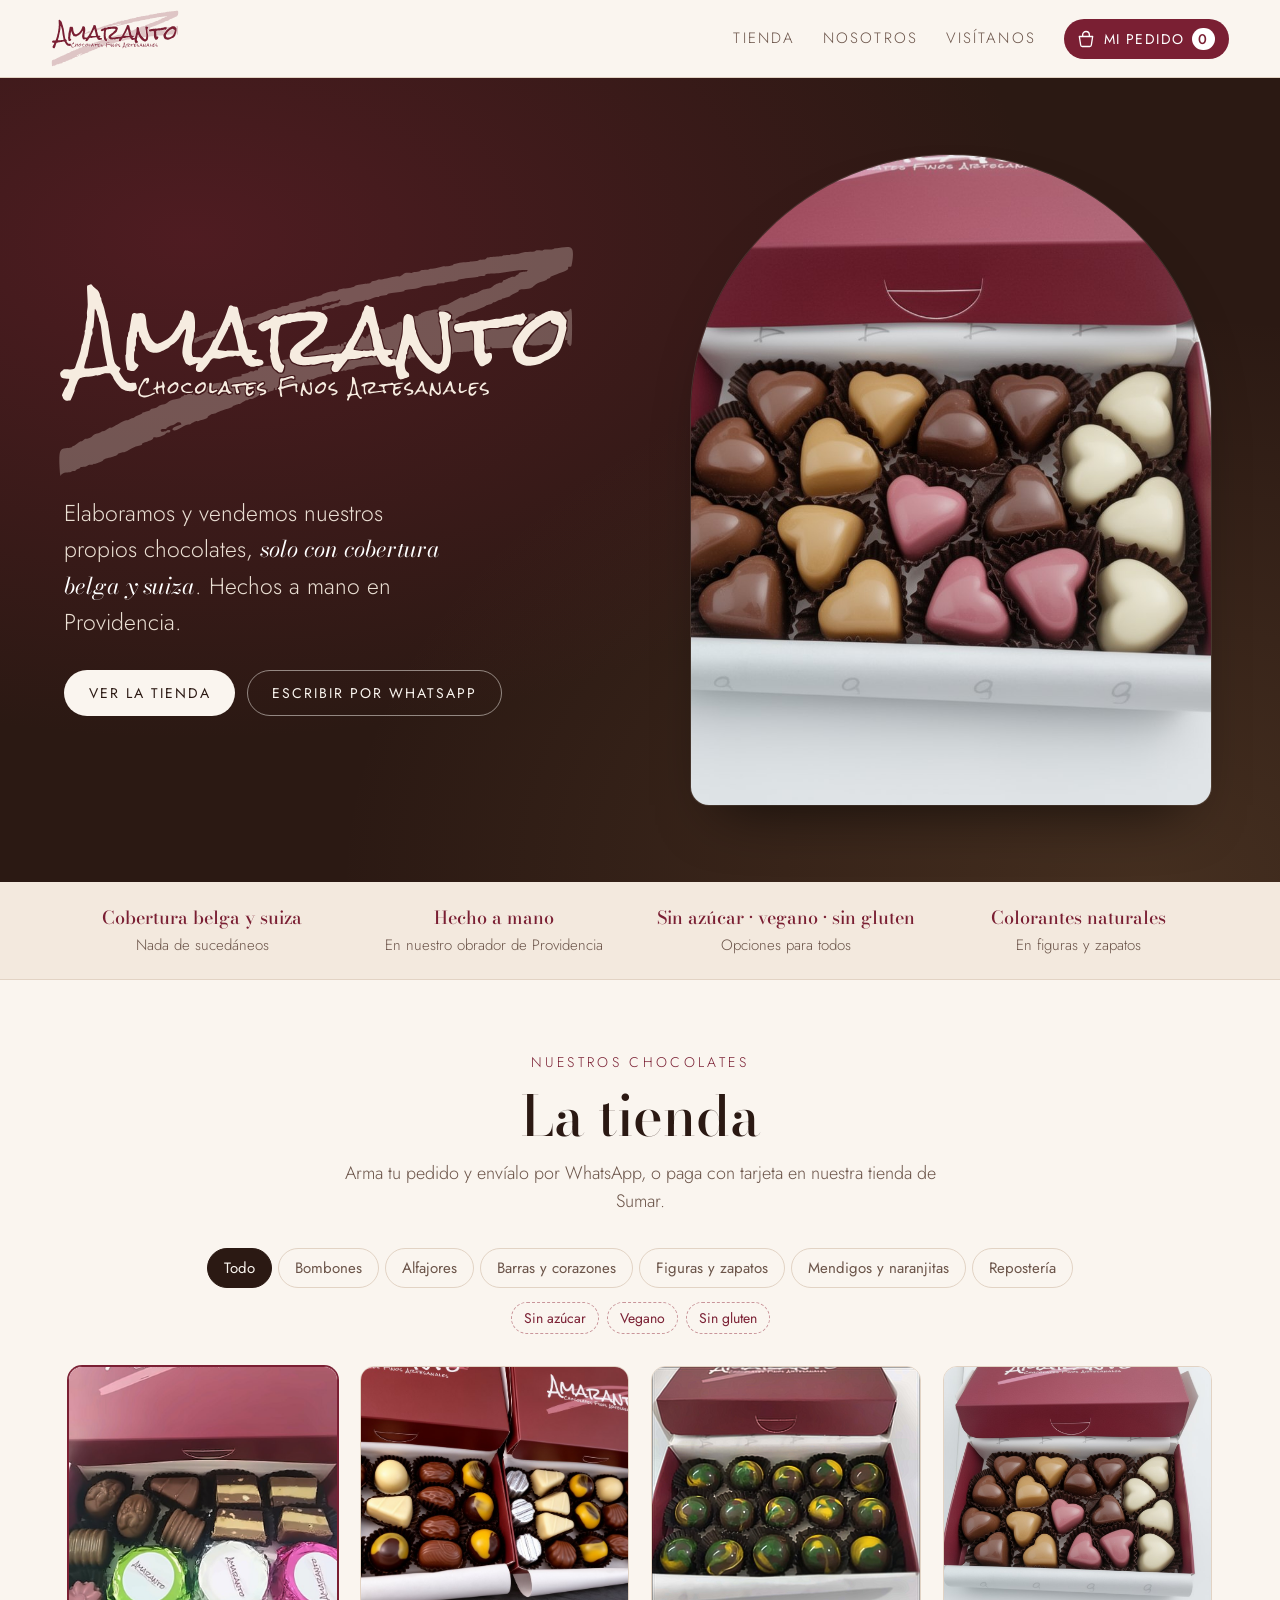
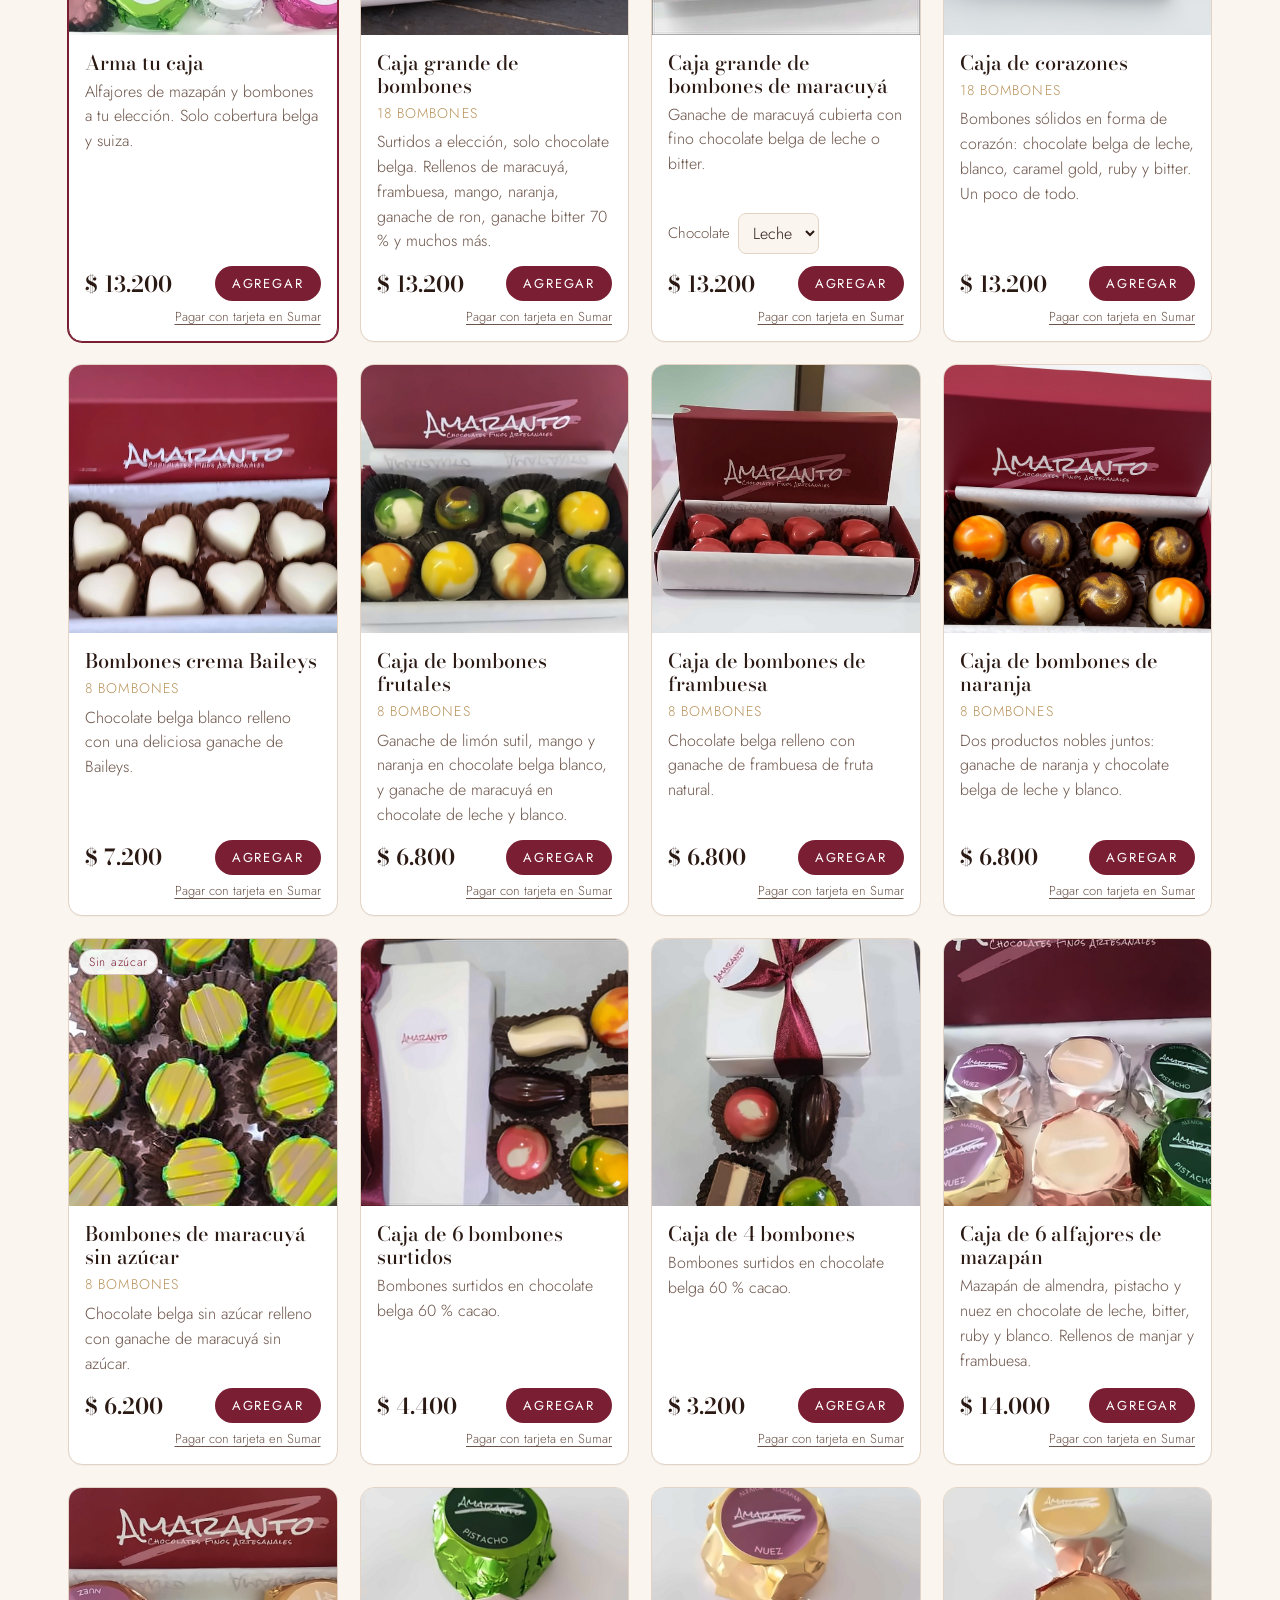
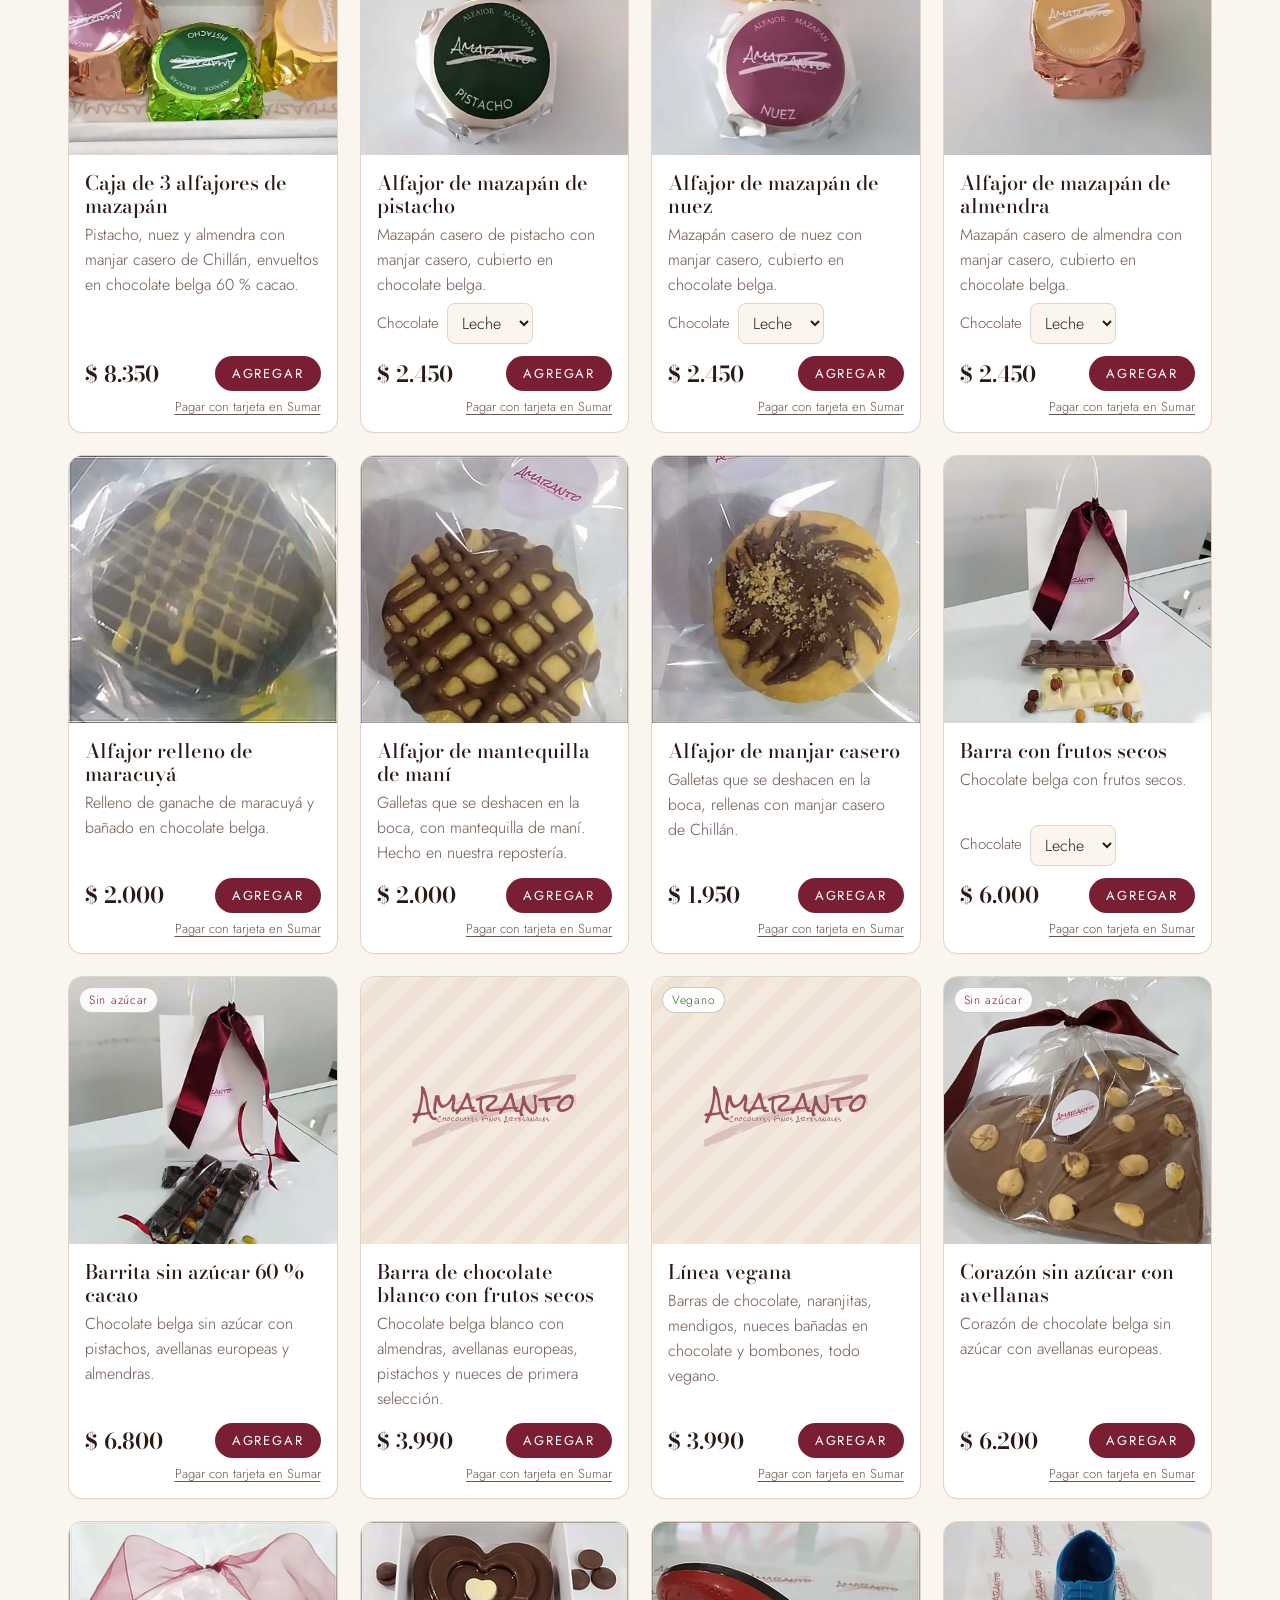
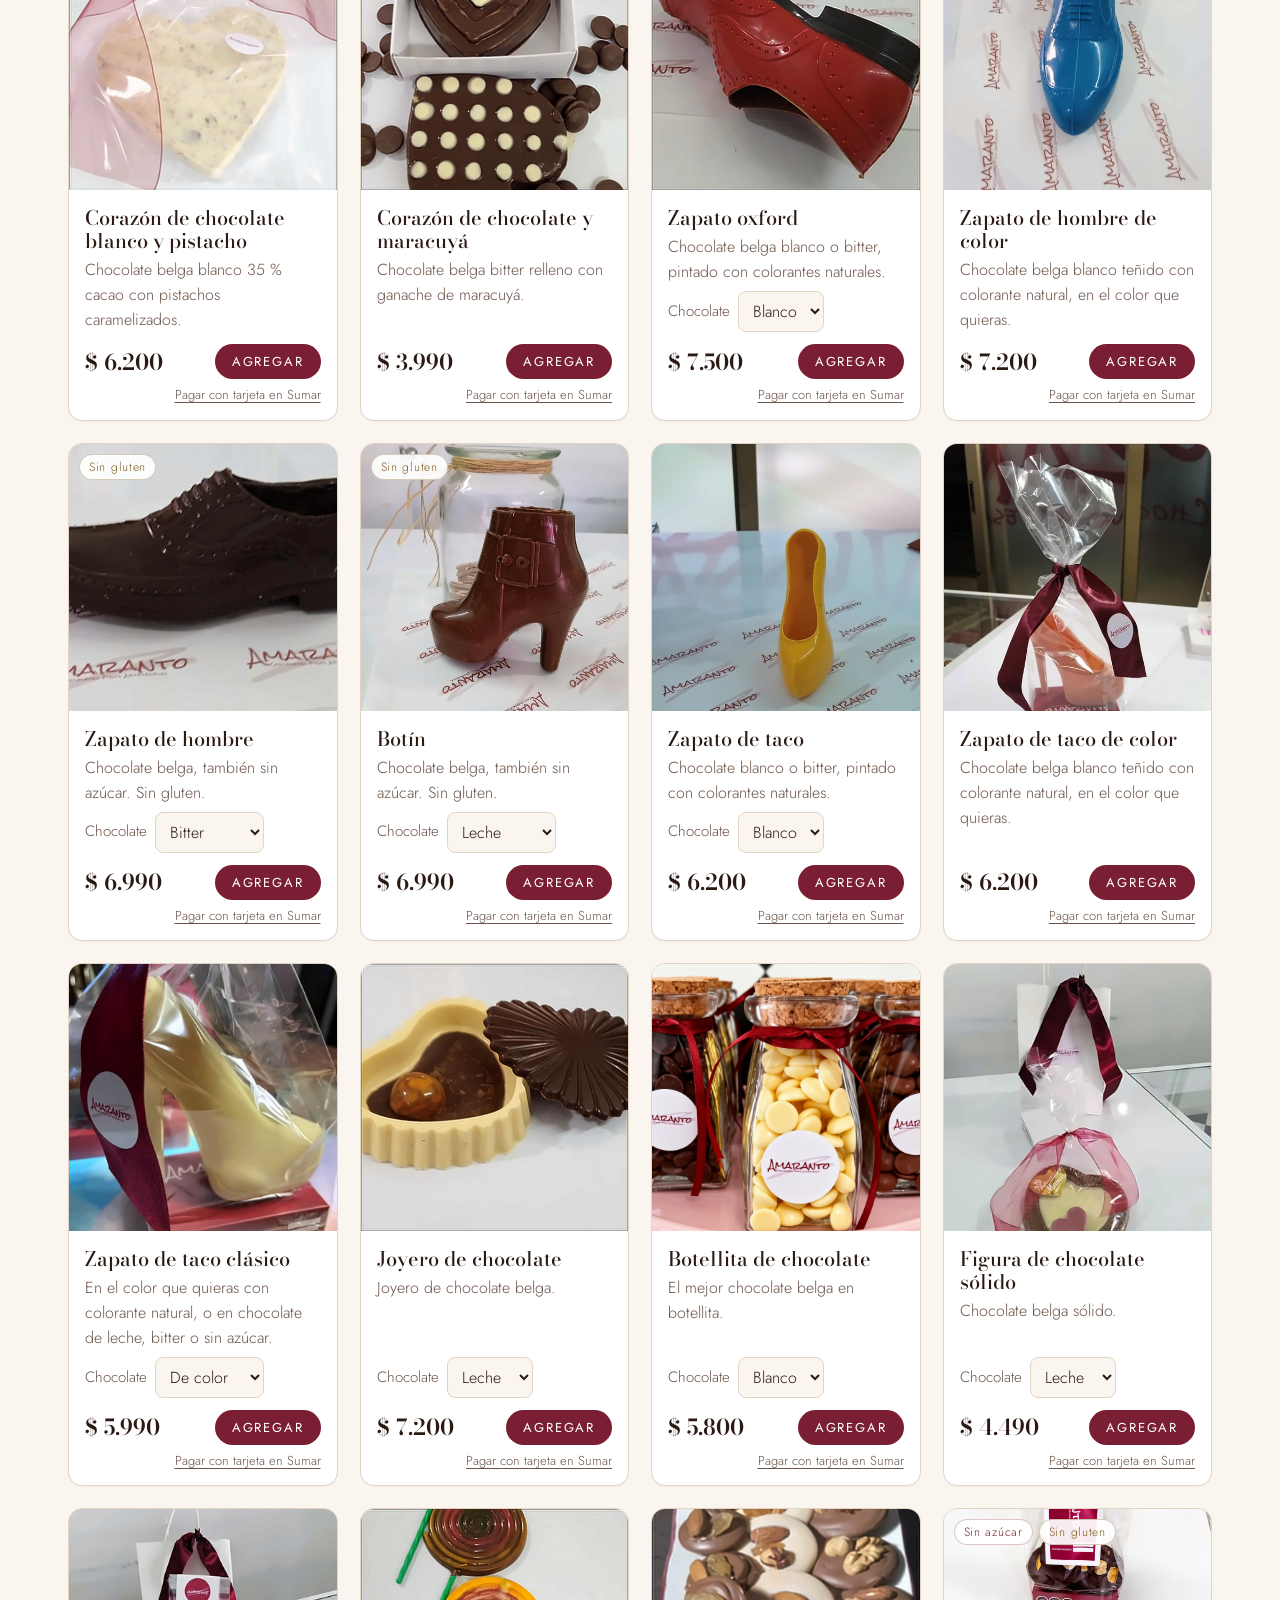
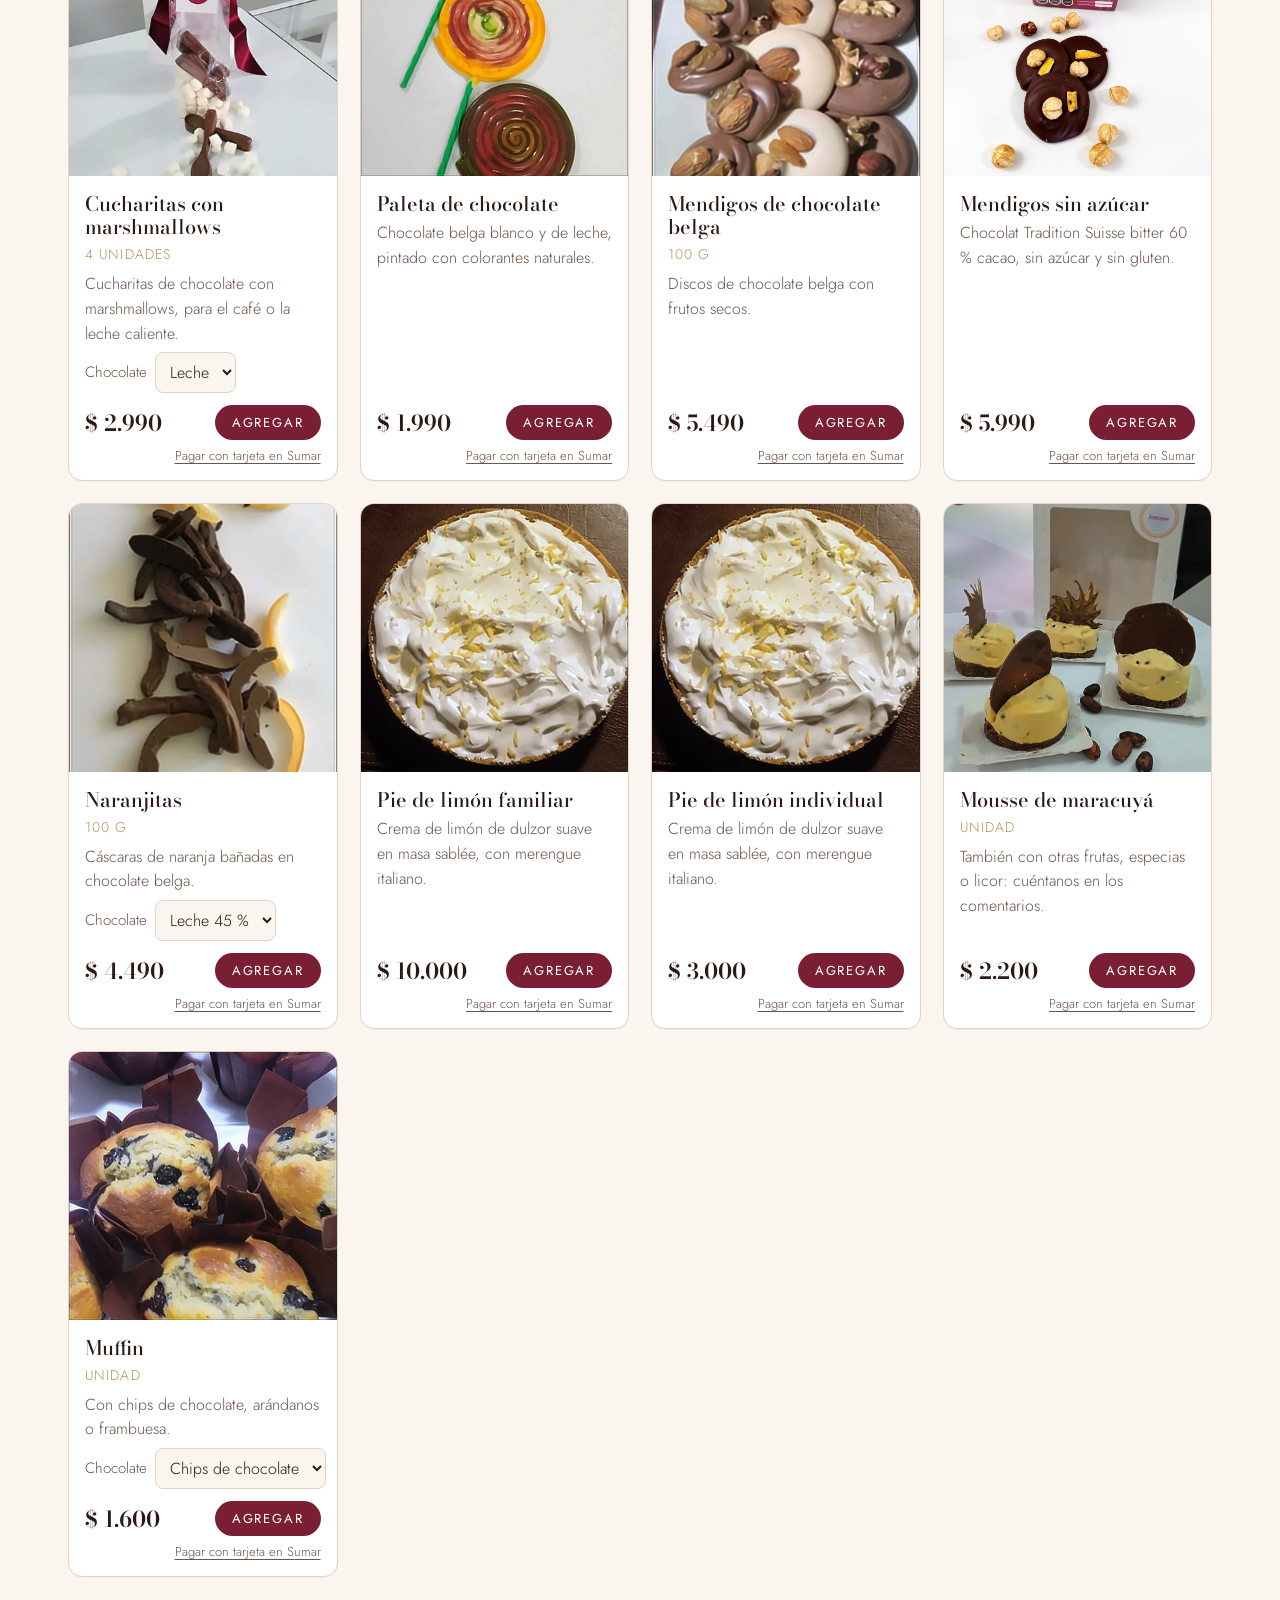
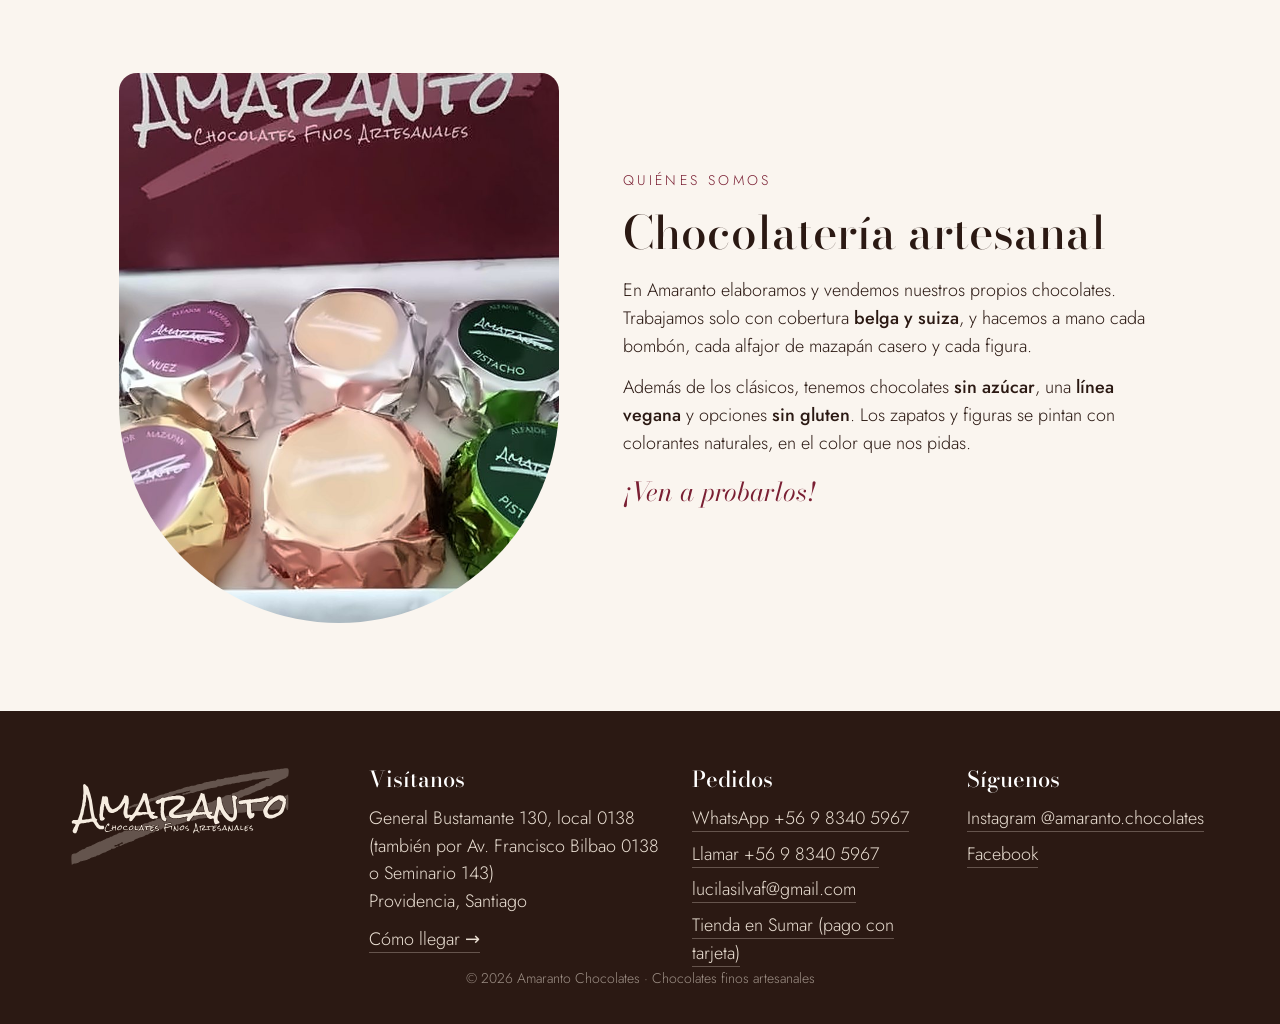
==== commit 11fcd29d: "Portada con la caja de corazones (nítida) y foto en arco 4:5 de verdad La imagen de la portada se es" ====
--- a/index.html
+++ b/index.html
@@ -16,7 +16,7 @@
   <link rel="preconnect" href="https://fonts.googleapis.com">
   <link rel="preconnect" href="https://fonts.gstatic.com" crossorigin>
   <link href="https://fonts.googleapis.com/css2?family=Bodoni+Moda:ital,opsz,wght@0,6..96,500;0,6..96,600;1,6..96,400&family=Jost:wght@300;400;500&display=swap" rel="stylesheet">
-  <link rel="stylesheet" href="styles.css">
+  <link rel="stylesheet" href="styles.css?v=4">
   <script type="application/ld+json">
   {
     "@context": "https://schema.org",
@@ -66,7 +66,7 @@
         </div>
       </div>
       <figure class="hero-photo">
-        <img src="img/p/46256.jpg" alt="Caja Amaranto abierta con ocho bombones frutales de colores" width="750" height="1000">
+        <img src="img/p/45043.jpg?v=3" alt="Caja Amaranto abierta con dieciocho bombones en forma de corazón" width="1000" height="1000">
       </figure>
     </section>
 
@@ -172,7 +172,7 @@
 
   <div class="toast" data-toast role="status" aria-live="polite"></div>
 
-  <script src="productos.js"></script>
-  <script src="app.js"></script>
+  <script src="productos.js?v=4"></script>
+  <script src="app.js?v=4"></script>
 </body>
 </html>
--- a/styles.css
+++ b/styles.css
@@ -81,7 +81,7 @@
 .hero-cta { display: flex; flex-wrap: wrap; gap: 12px; }
 .hero-photo { margin: 0; justify-self: center; width: min(520px, 100%); }
 .hero-photo img {
-  width: 100%; aspect-ratio: 4 / 5; object-fit: cover; border-radius: 260px 260px 18px 18px;
+  width: 100%; height: auto; aspect-ratio: 4 / 5; object-fit: cover; border-radius: 260px 260px 18px 18px;
   box-shadow: 0 30px 60px -30px rgba(0,0,0,.7), 0 0 0 1px rgba(250,245,239,.12);
 }
 
@@ -151,7 +151,7 @@
   max-width: 1140px; margin: 0 auto; padding: 24px clamp(16px, 4vw, 48px) 88px;
 }
 .nos-photo { margin: 0; width: min(440px, 100%); justify-self: center; }
-.nos-photo img { width: 100%; aspect-ratio: 4 / 5; object-fit: cover; border-radius: 18px 18px 220px 220px; }
+.nos-photo img { width: 100%; height: auto; aspect-ratio: 4 / 5; object-fit: cover; border-radius: 18px 18px 220px 220px; }
 .nos-text h2 { font-size: clamp(32px, 4vw, 46px); margin-bottom: 18px; }
 .nos-text p { margin: 0 0 14px; }
 .signature { font-family: var(--serif); font-style: italic; font-size: 26px; color: var(--wine); }
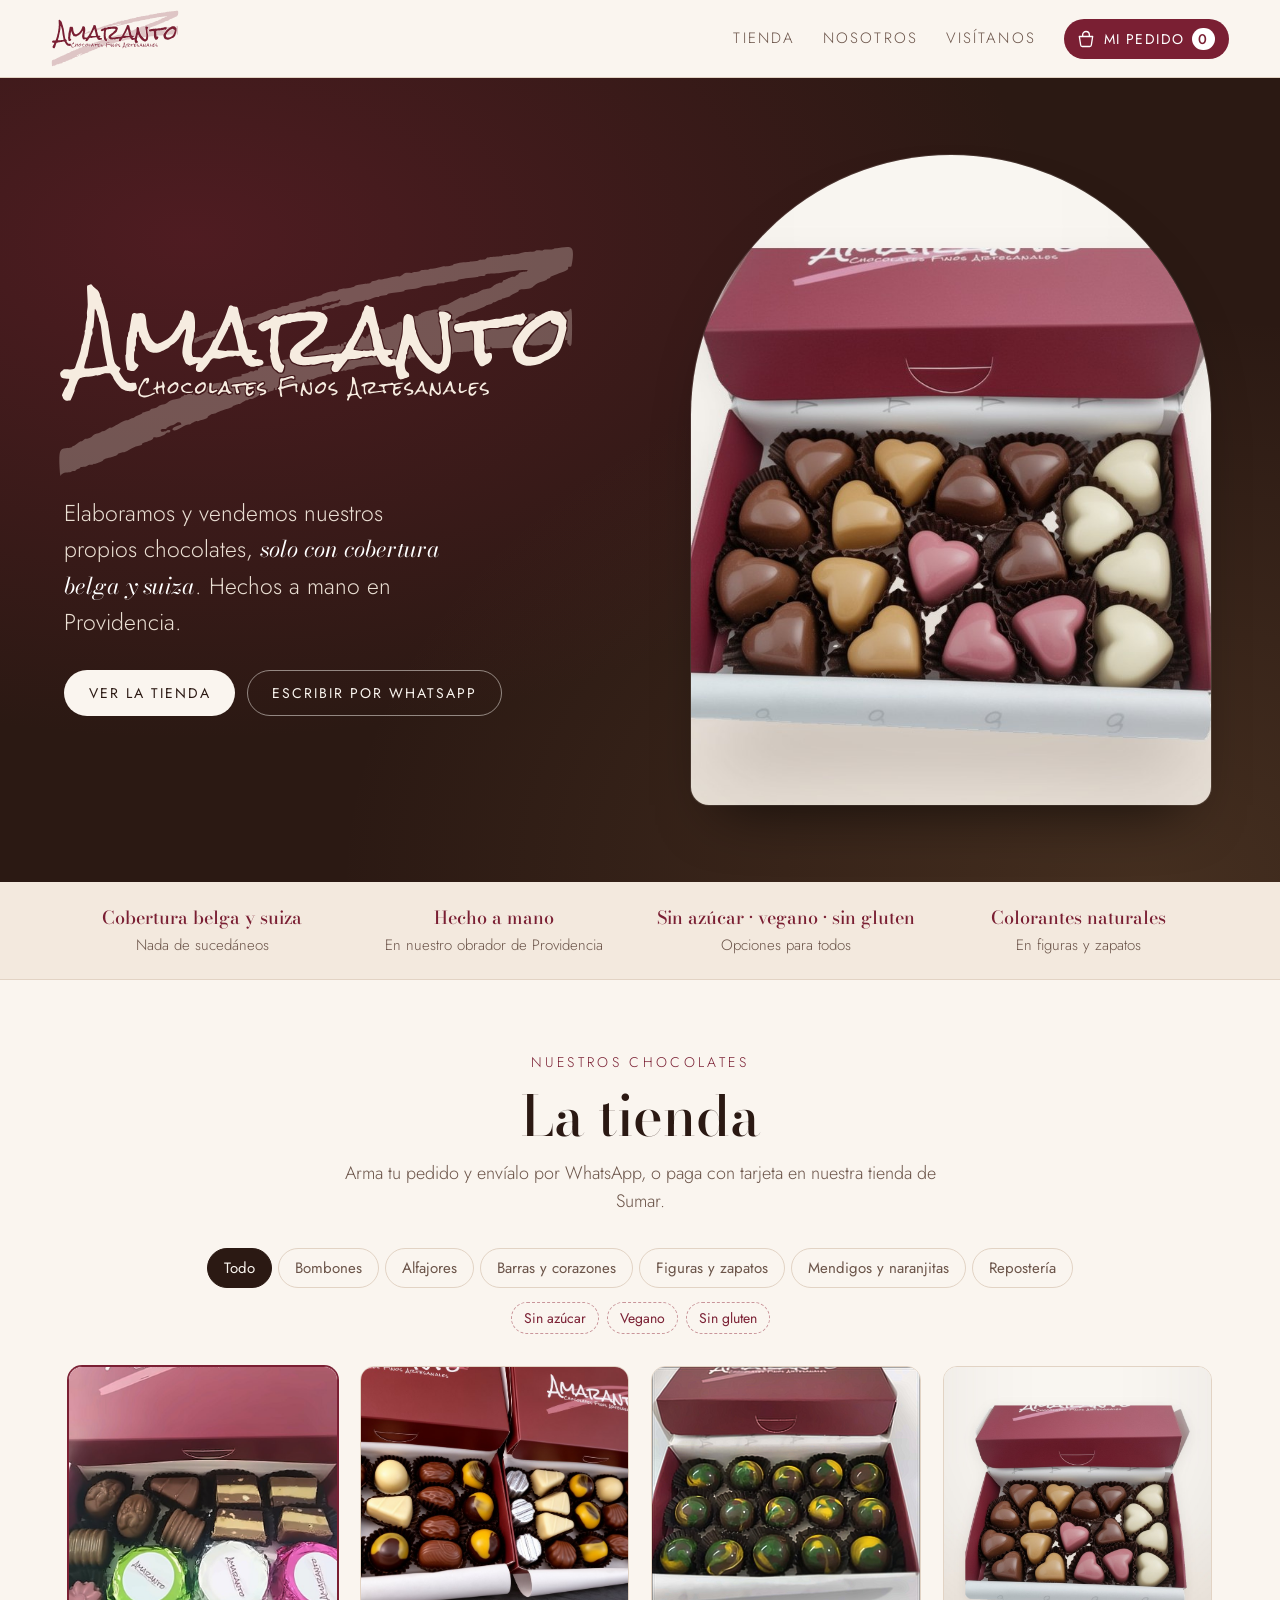
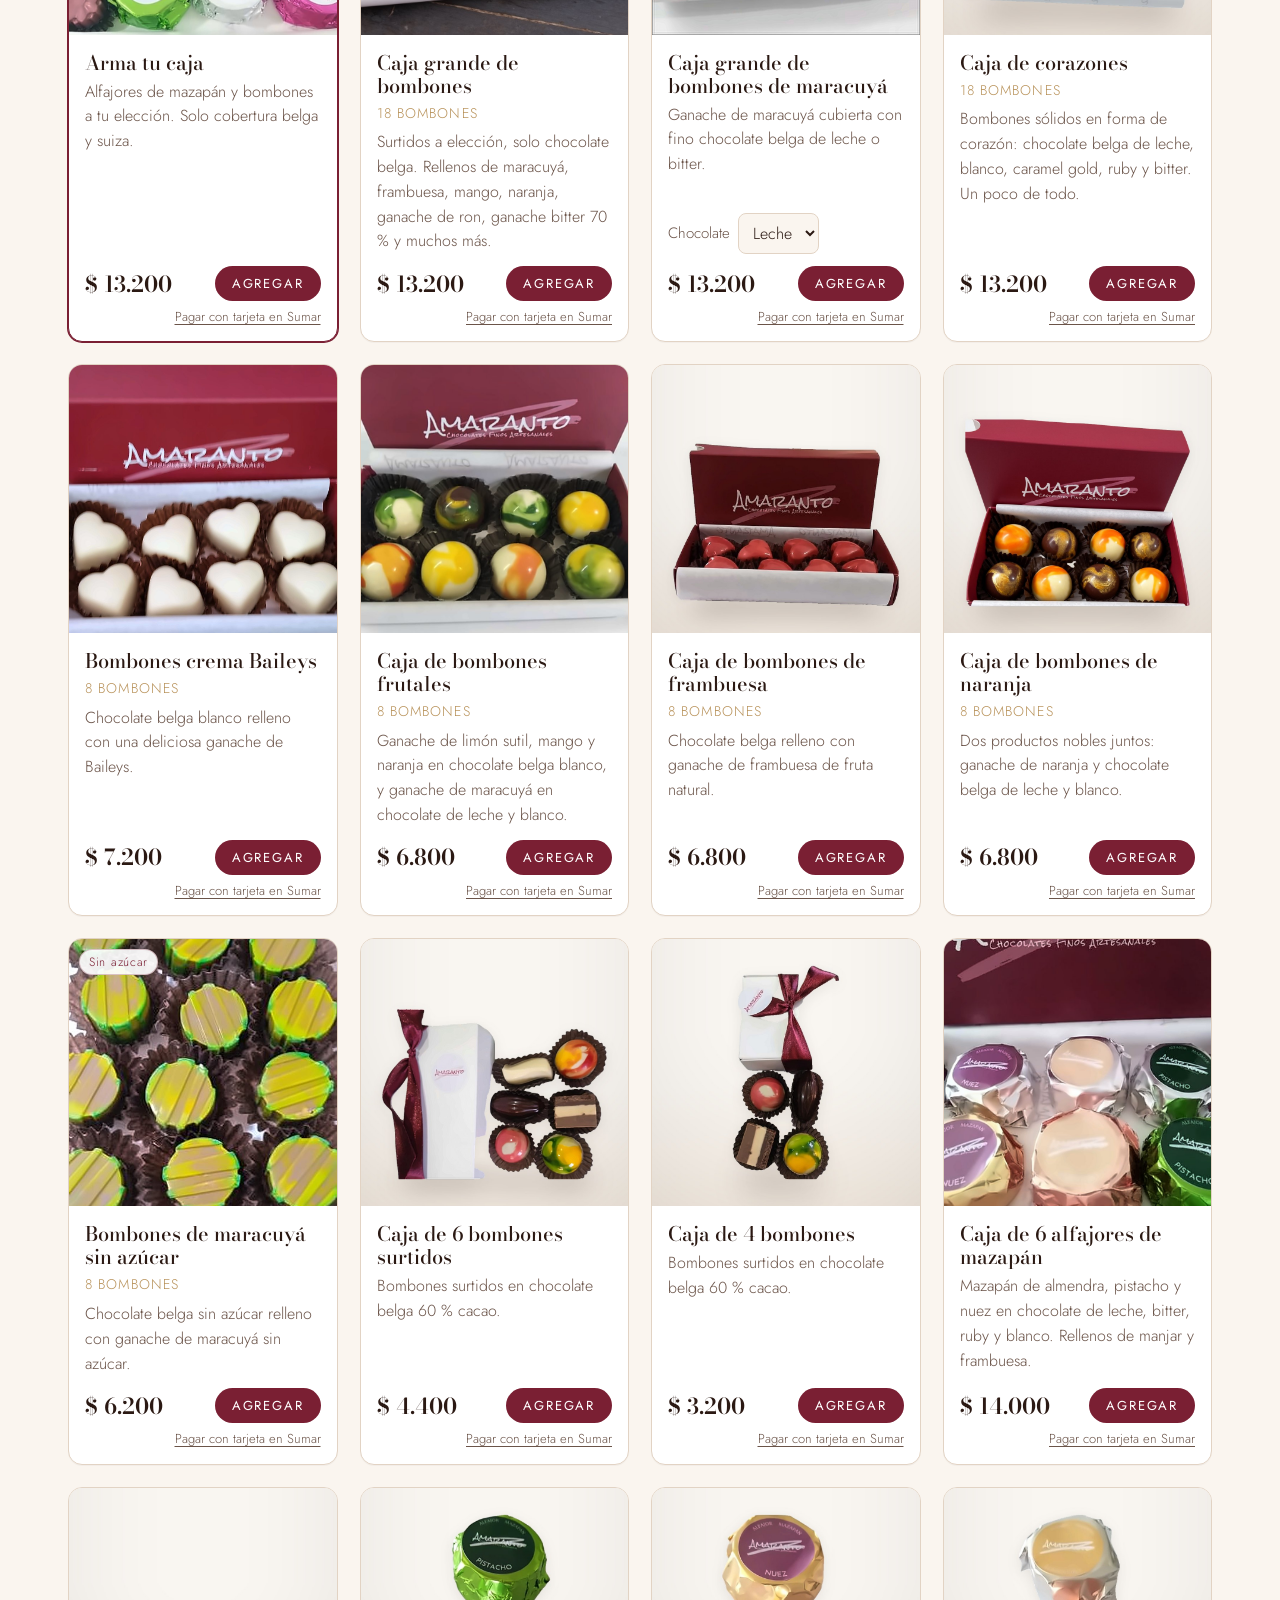
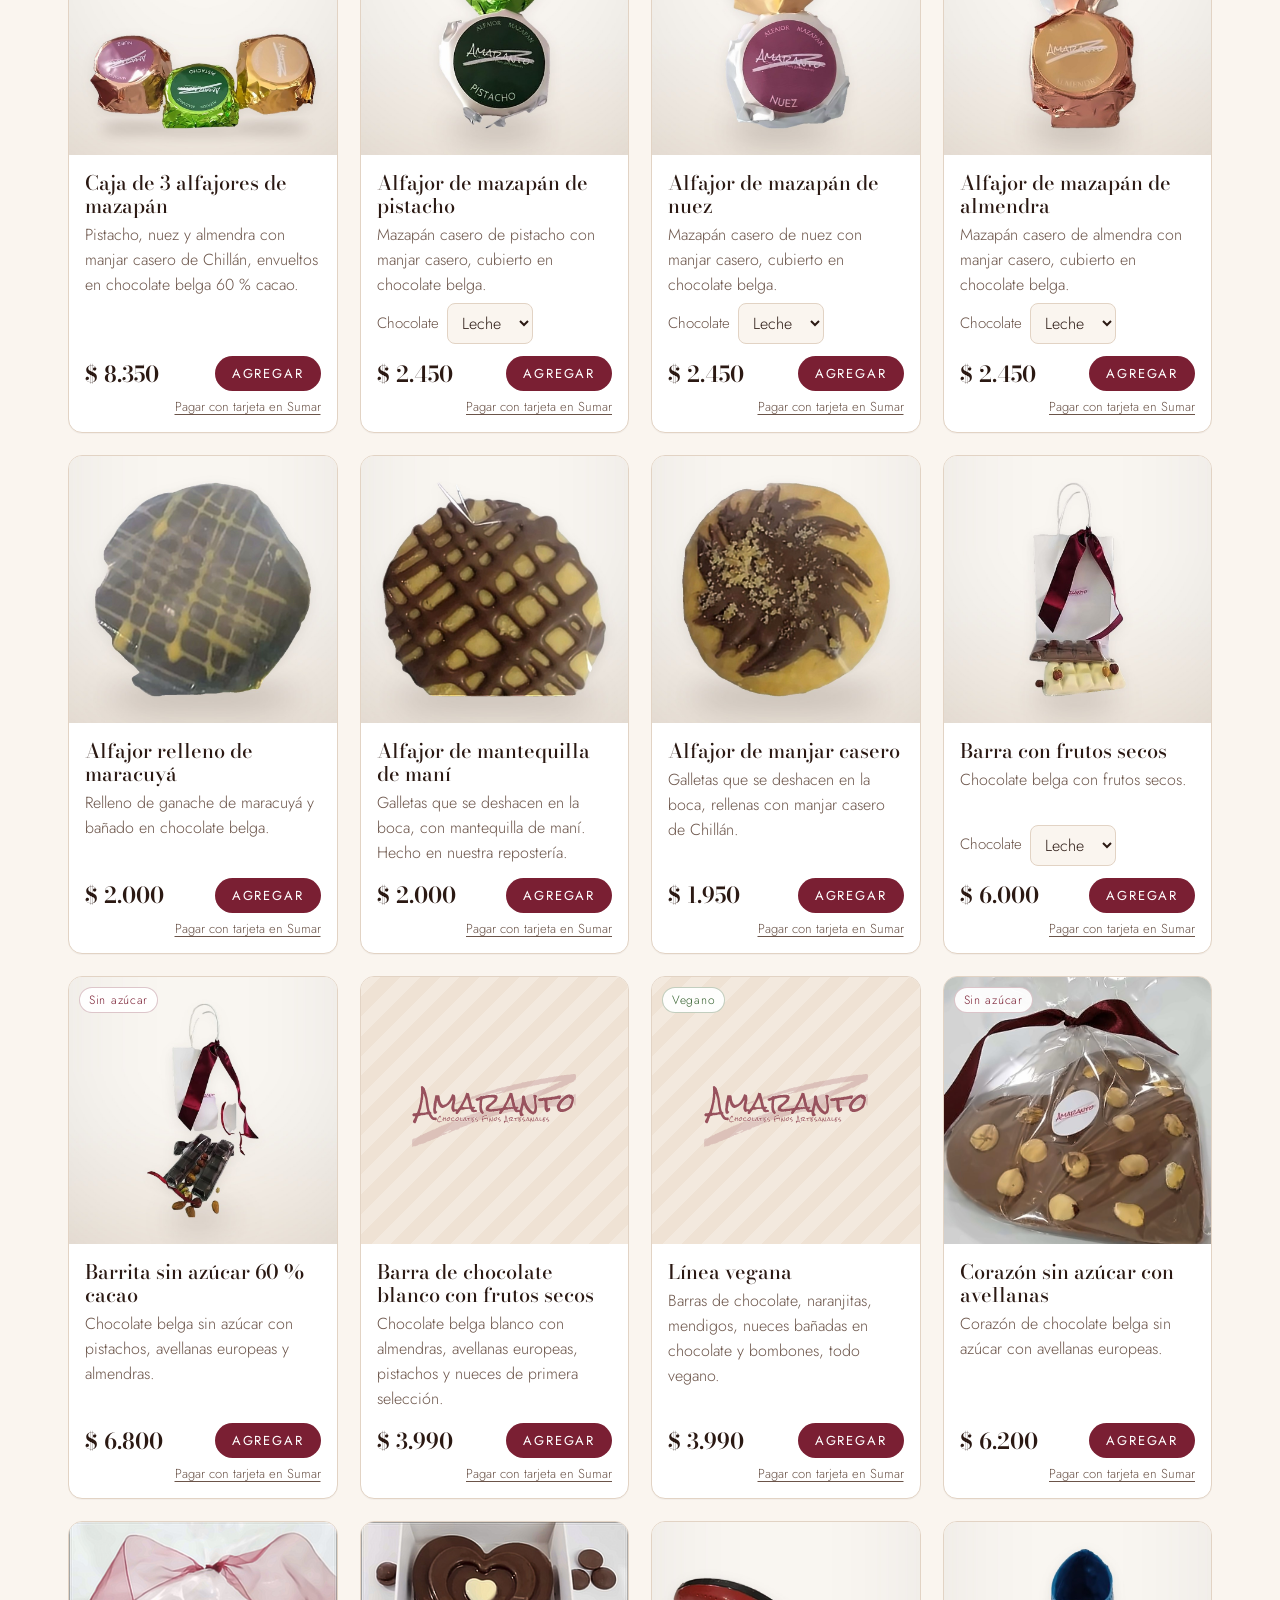
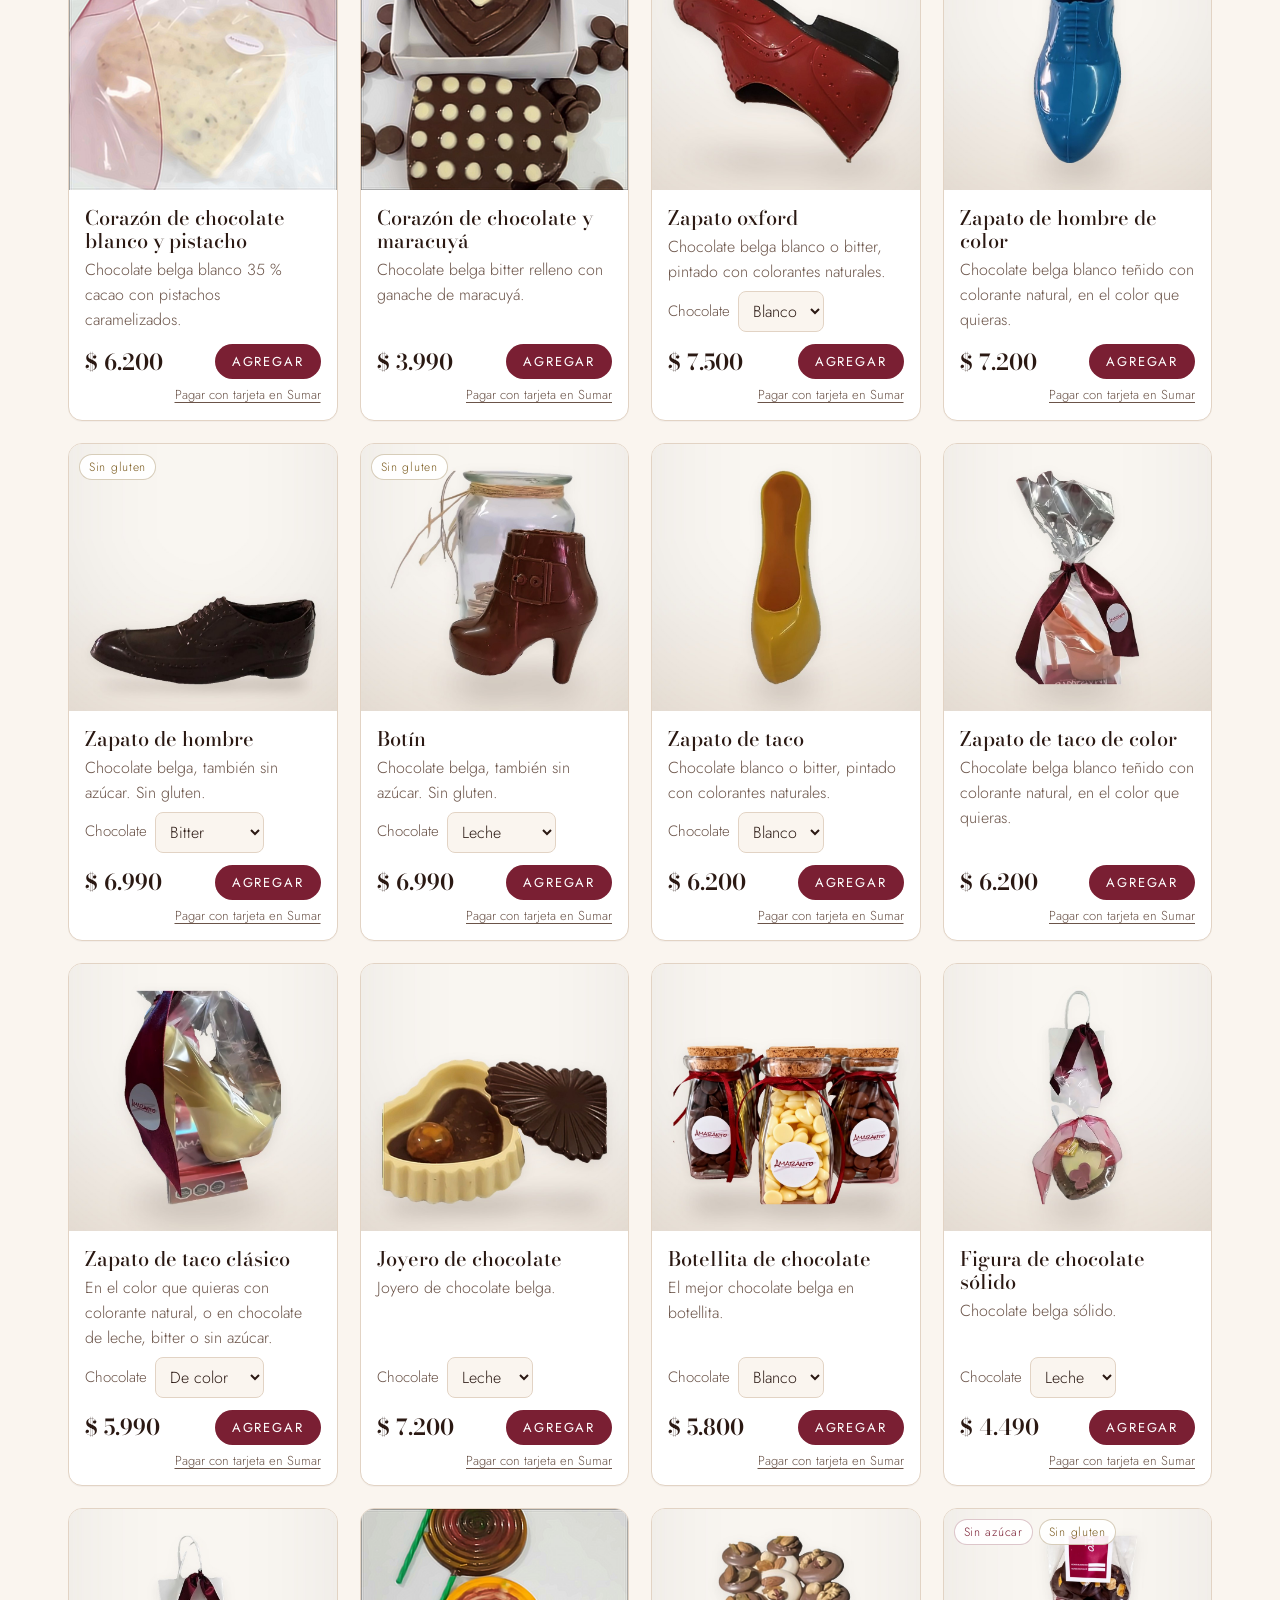
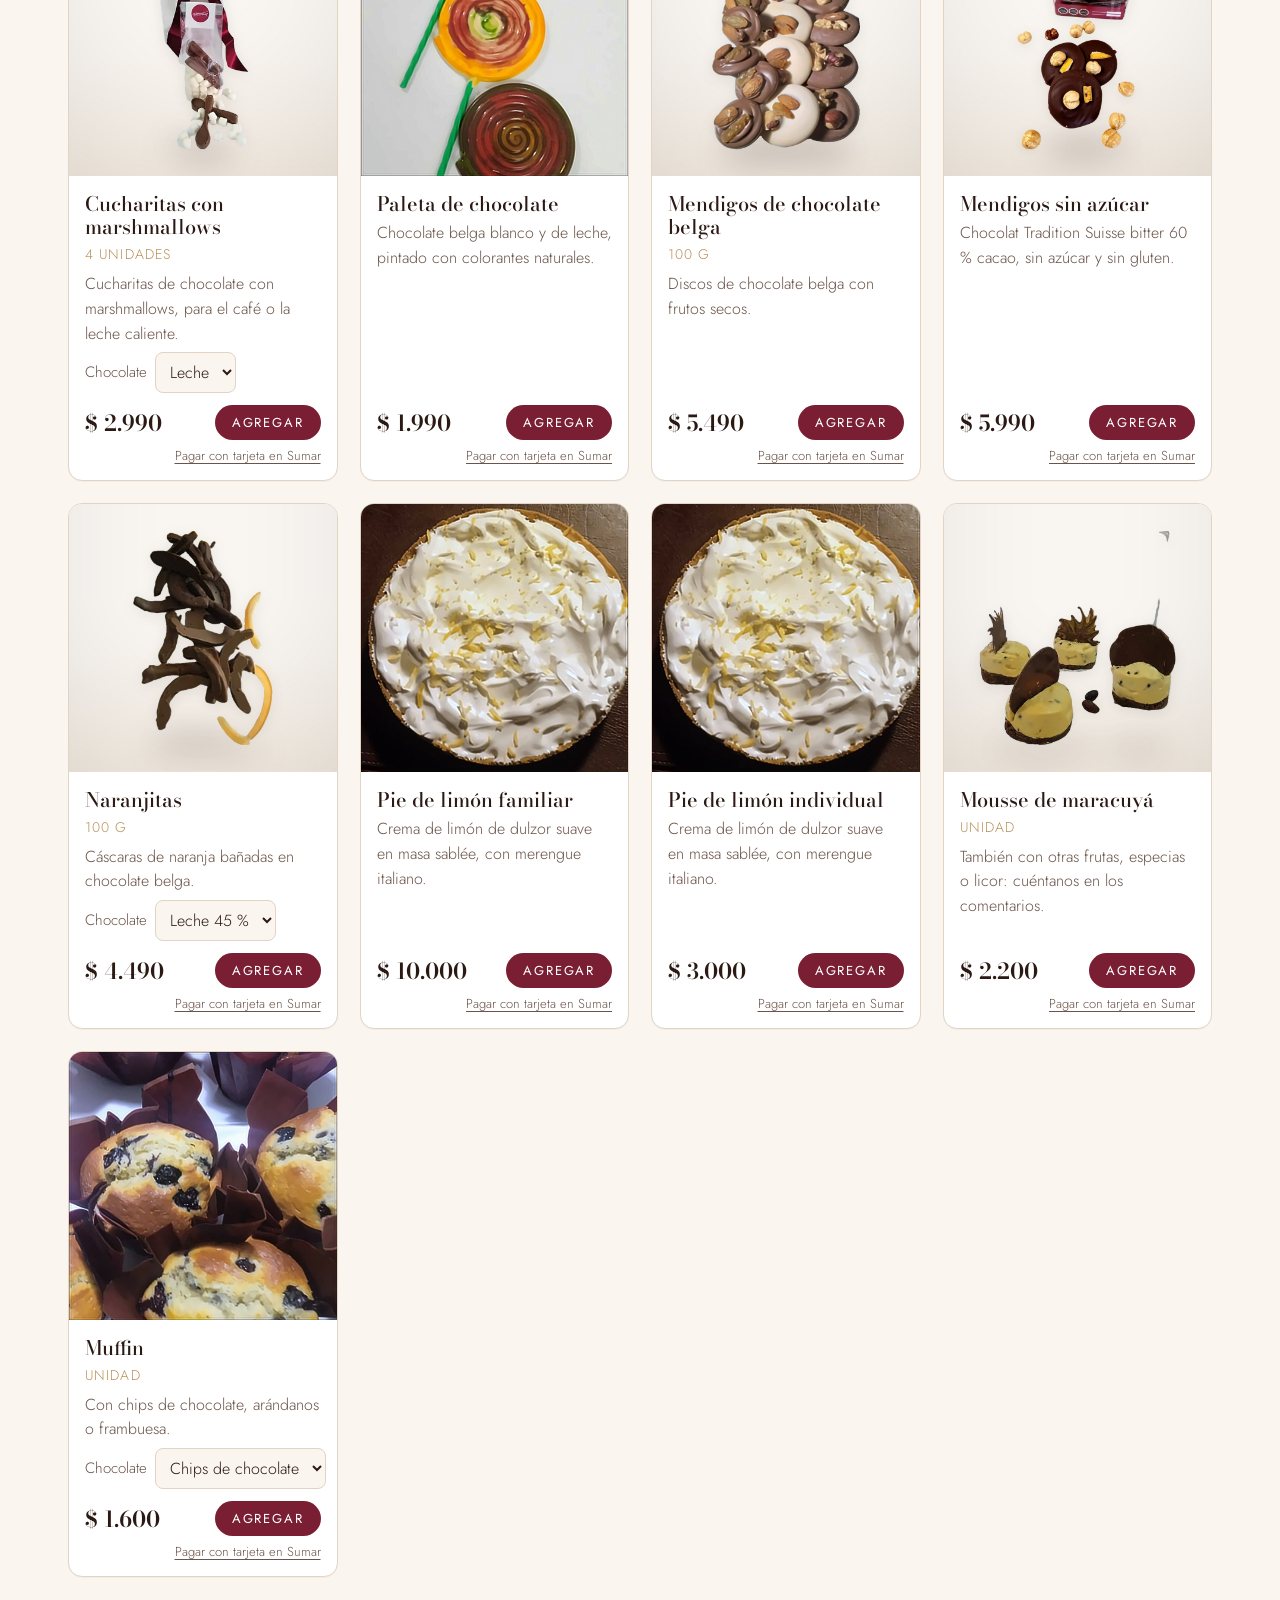
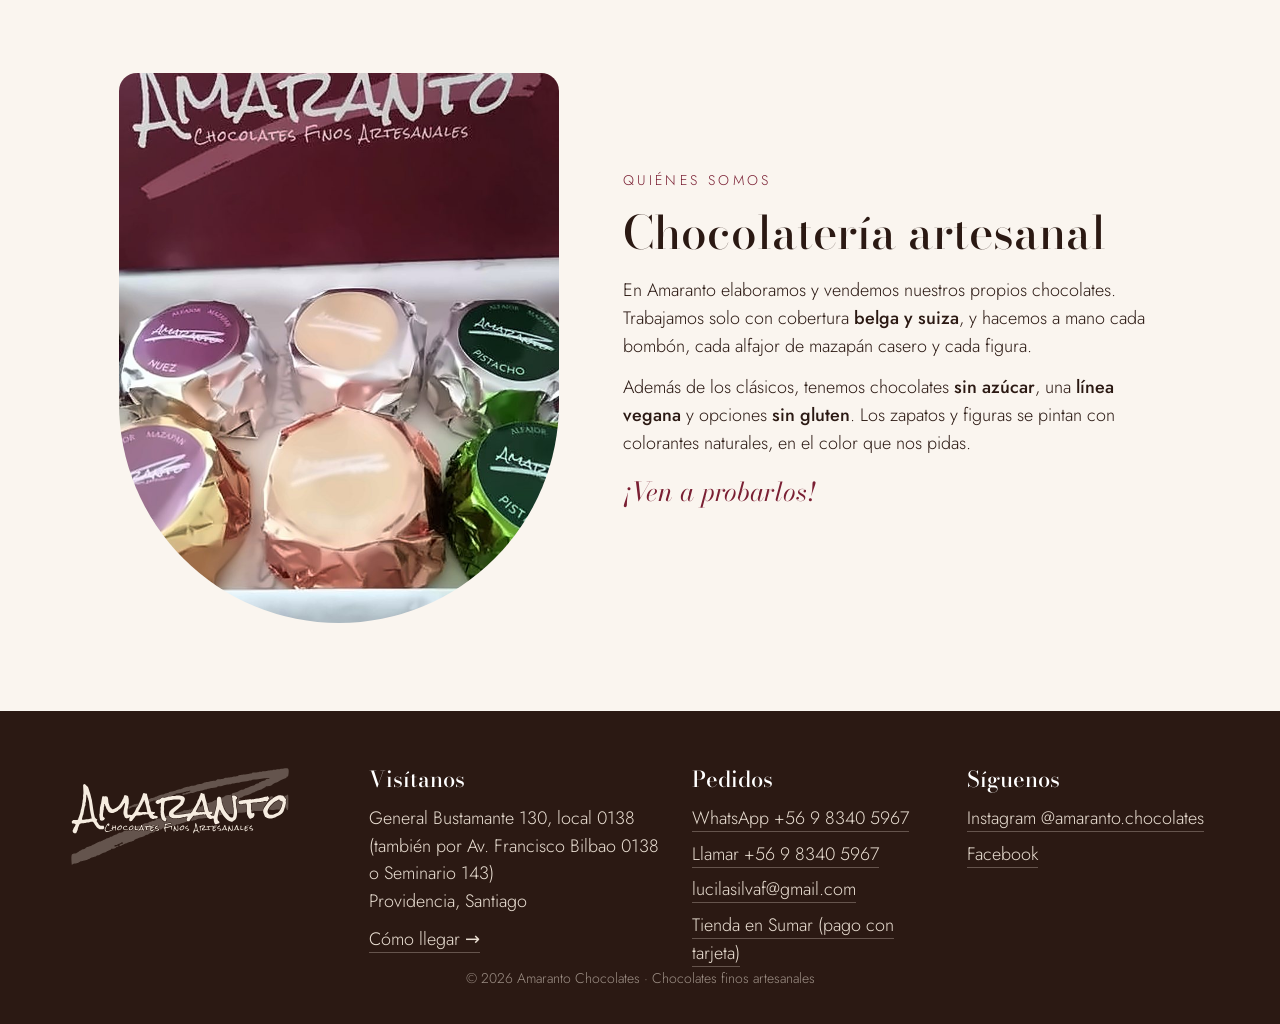
==== commit 76a22161: "Fotos de estudio: 29 productos recortados con BiRefNet sobre ciclorama cálido con sombra suave El pr" ====
--- a/index.html
+++ b/index.html
@@ -66,7 +66,7 @@
         </div>
       </div>
       <figure class="hero-photo">
-        <img src="img/p/45043.jpg?v=3" alt="Caja Amaranto abierta con dieciocho bombones en forma de corazón" width="1000" height="1000">
+        <img src="img/p/45043.jpg?v=5" alt="Caja Amaranto abierta con dieciocho bombones en forma de corazón" width="1000" height="1000">
       </figure>
     </section>
 
@@ -173,6 +173,6 @@
   <div class="toast" data-toast role="status" aria-live="polite"></div>
 
   <script src="productos.js?v=4"></script>
-  <script src="app.js?v=4"></script>
+  <script src="app.js?v=5"></script>
 </body>
 </html>
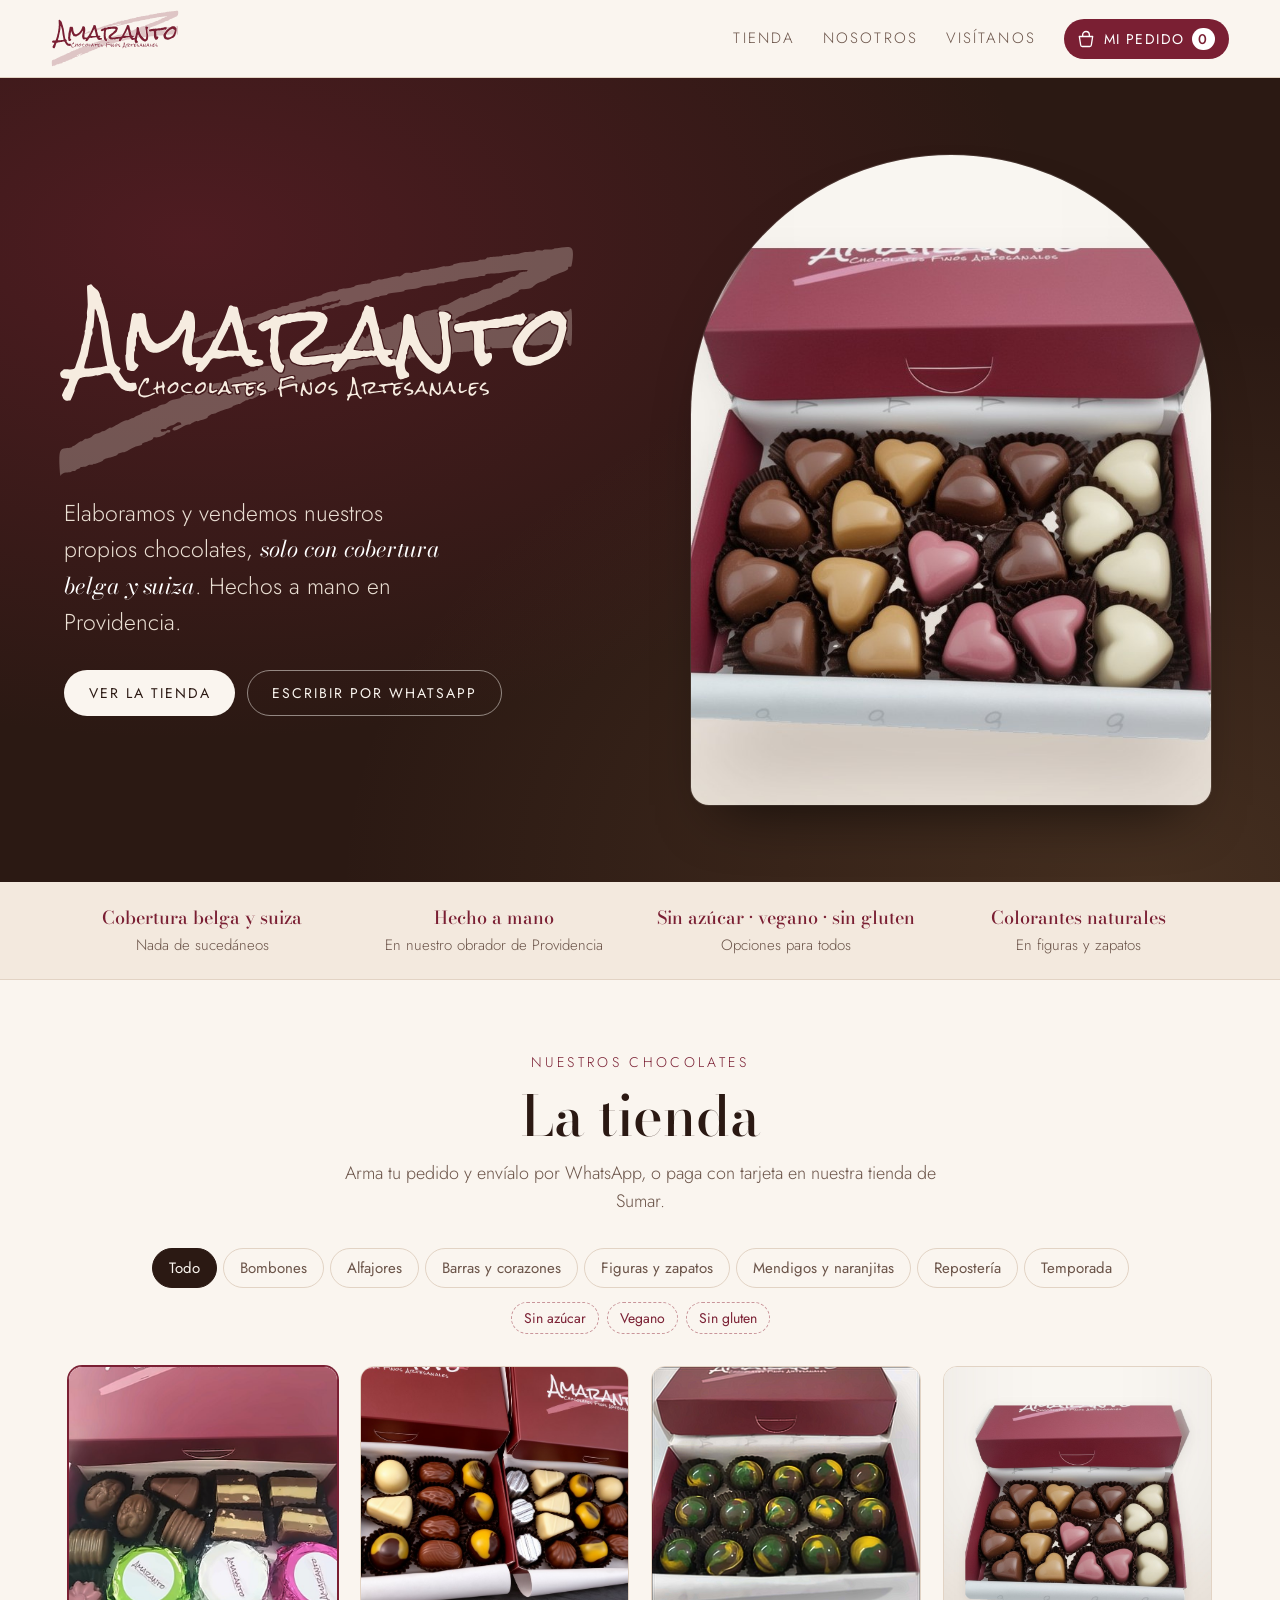
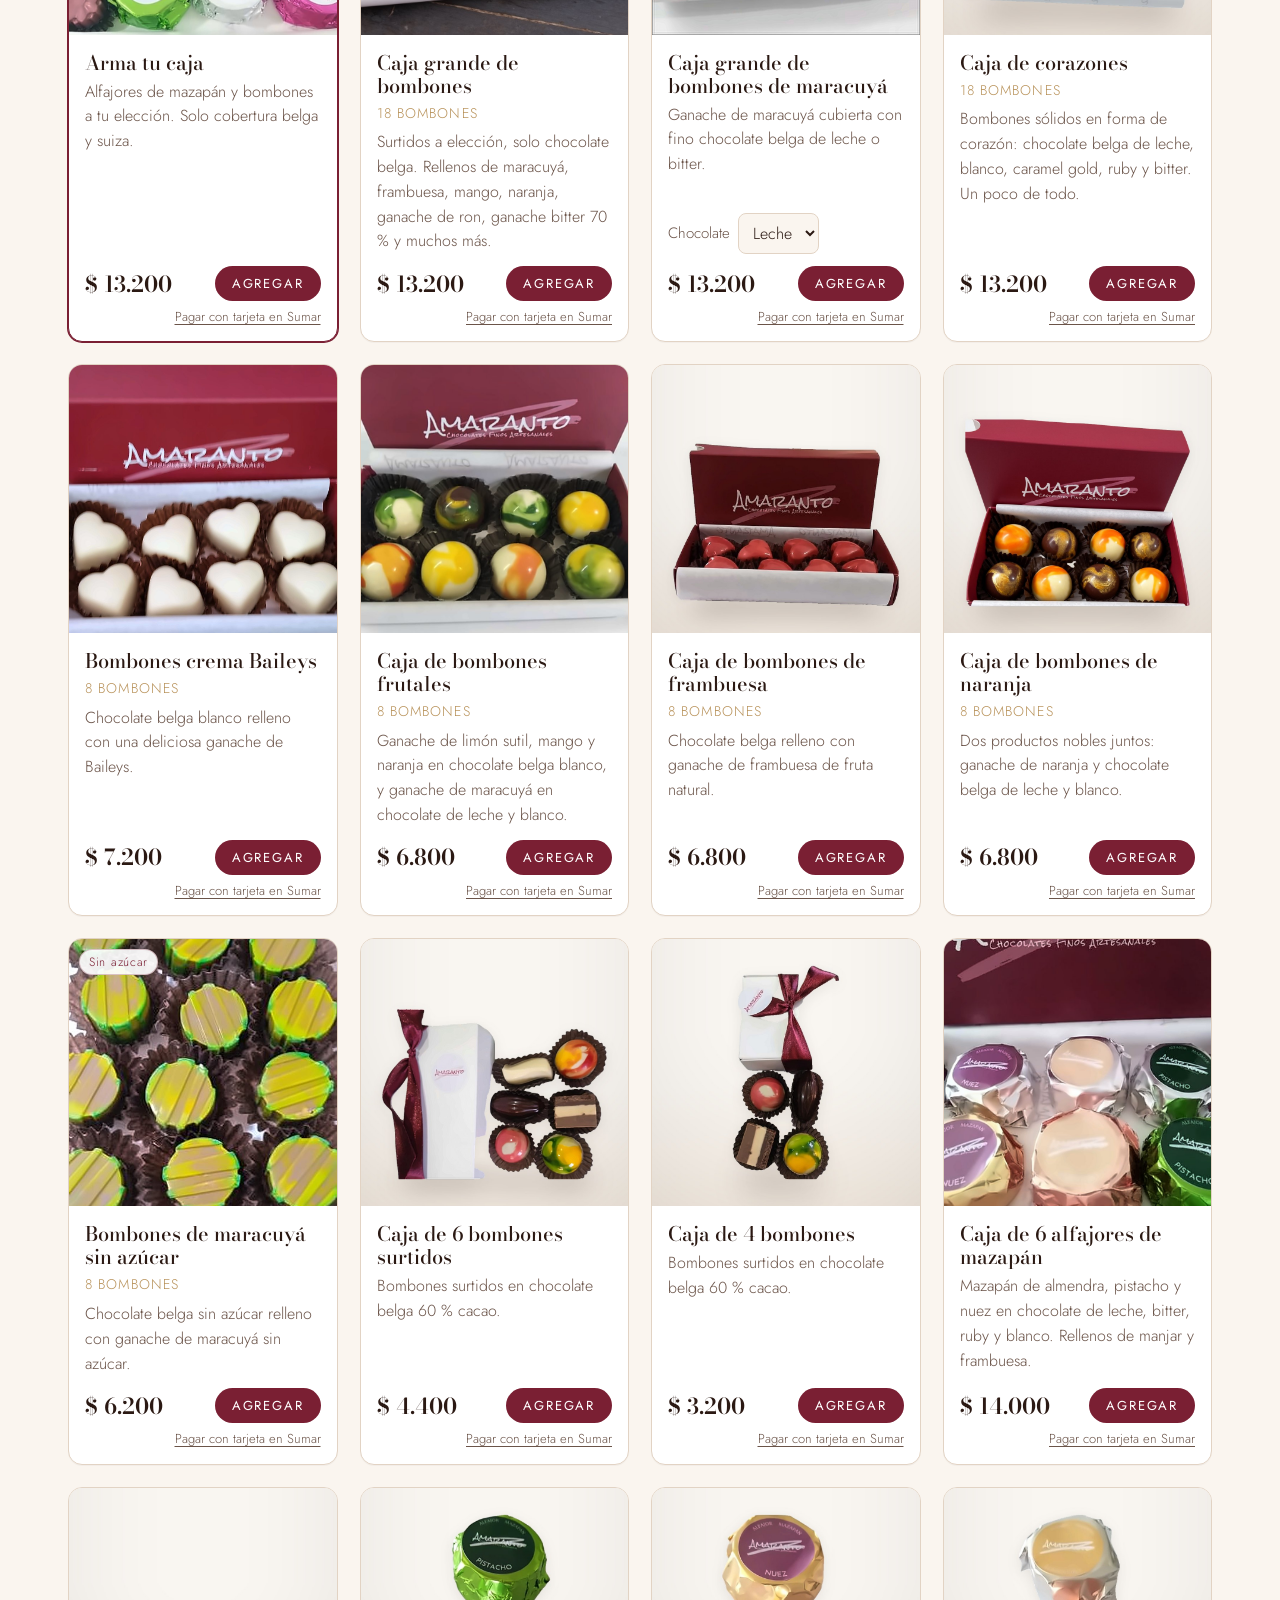
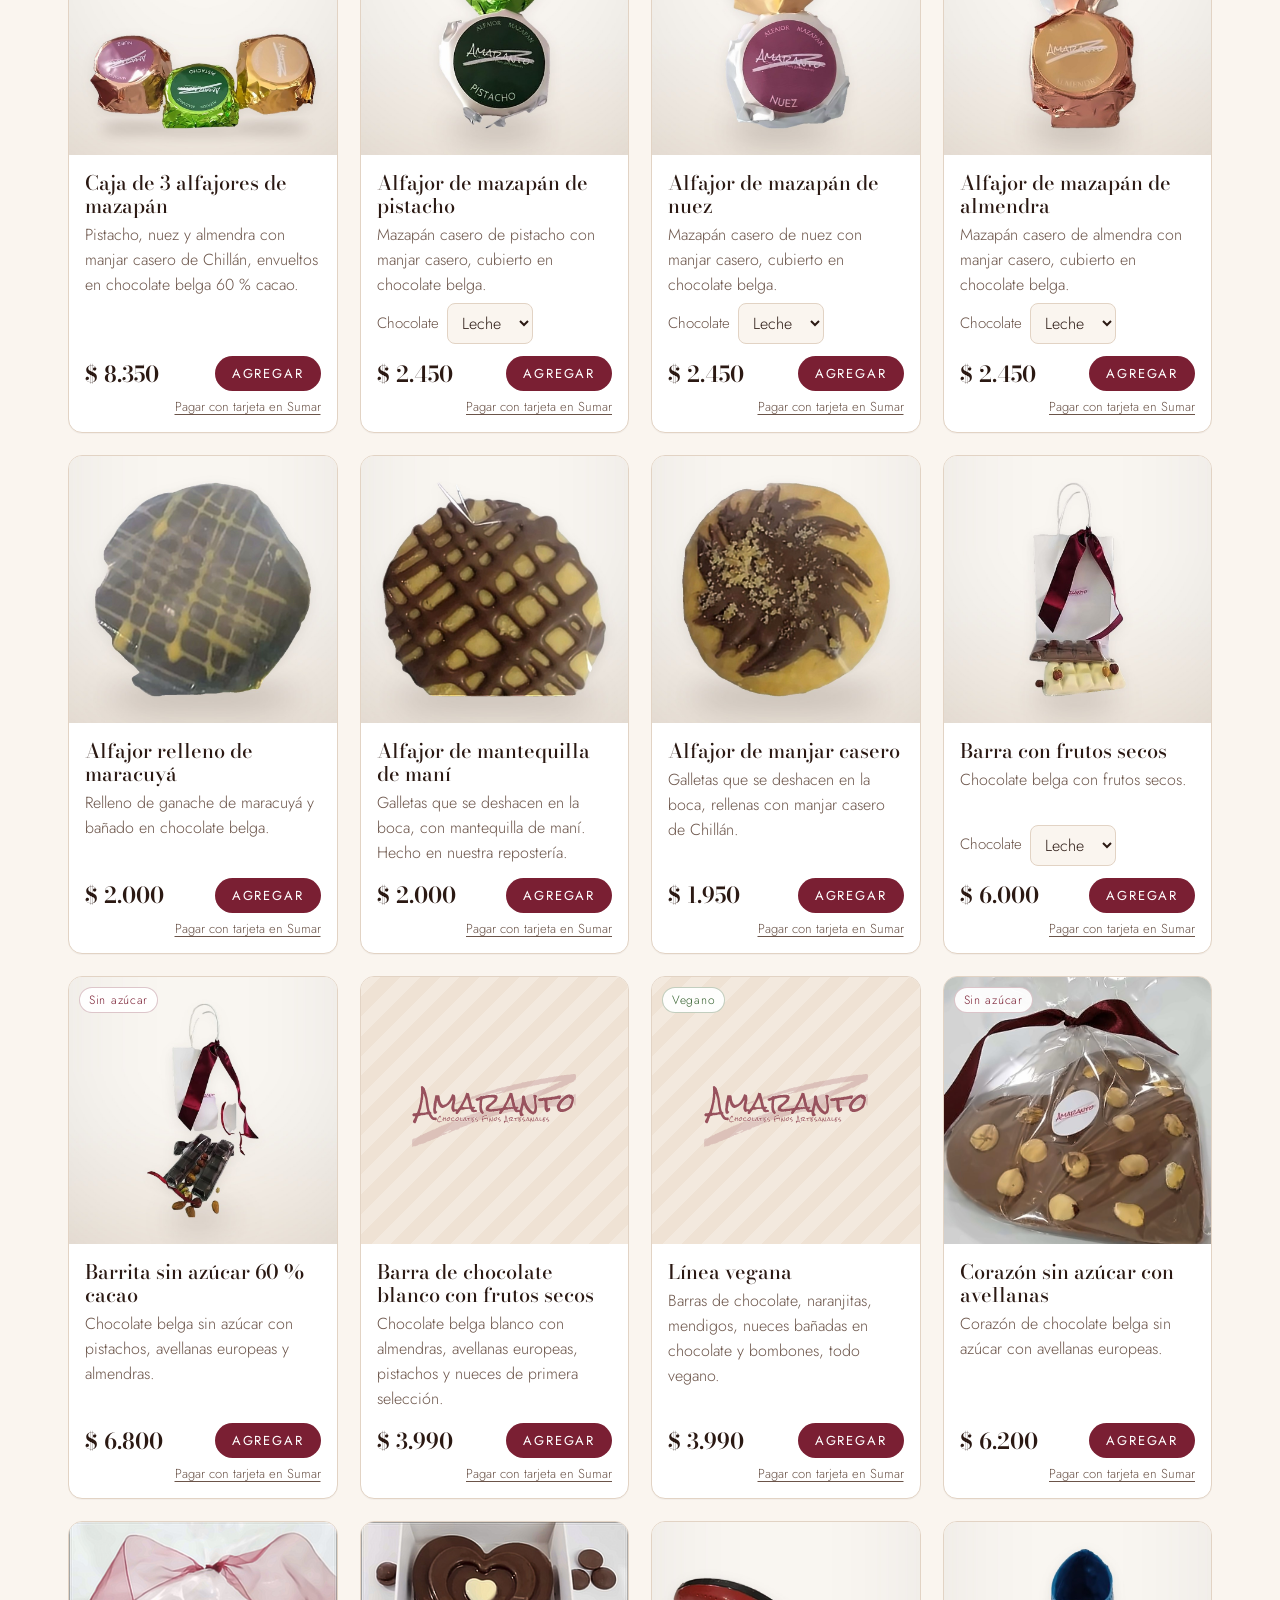
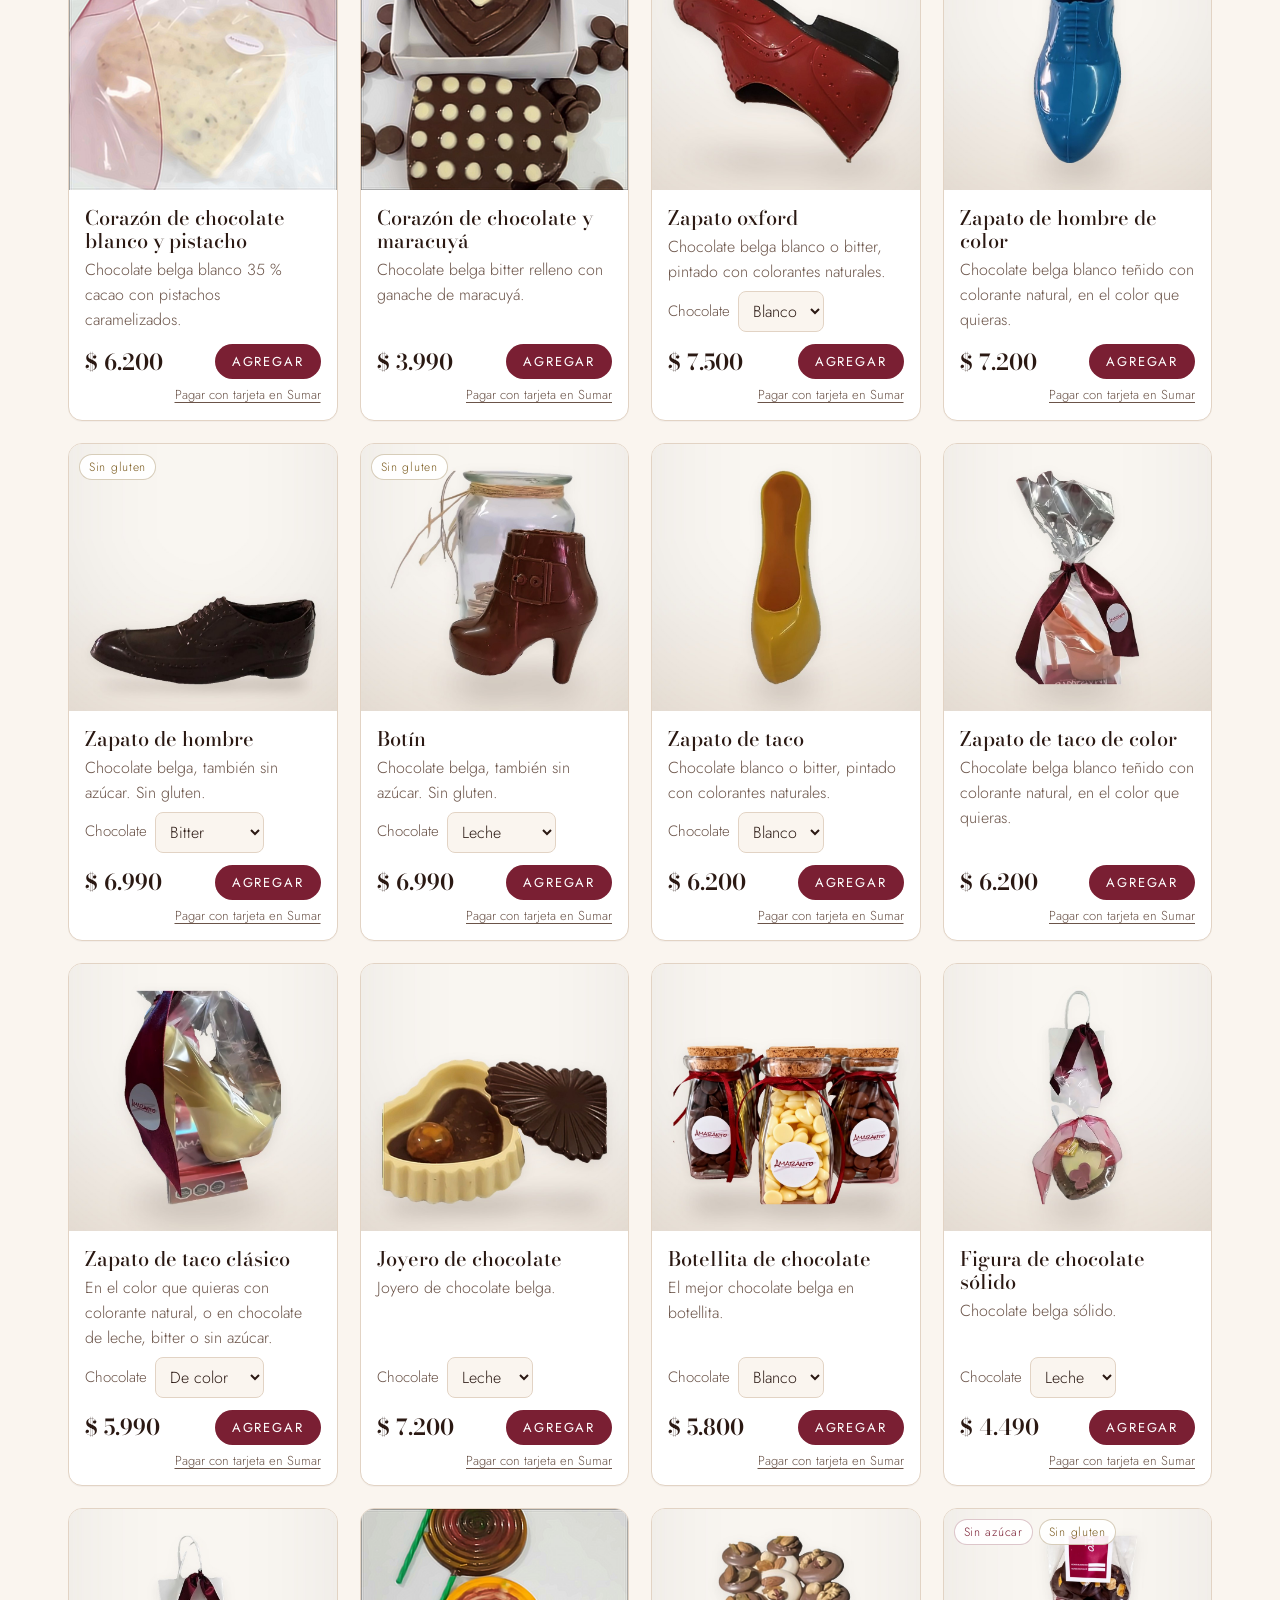
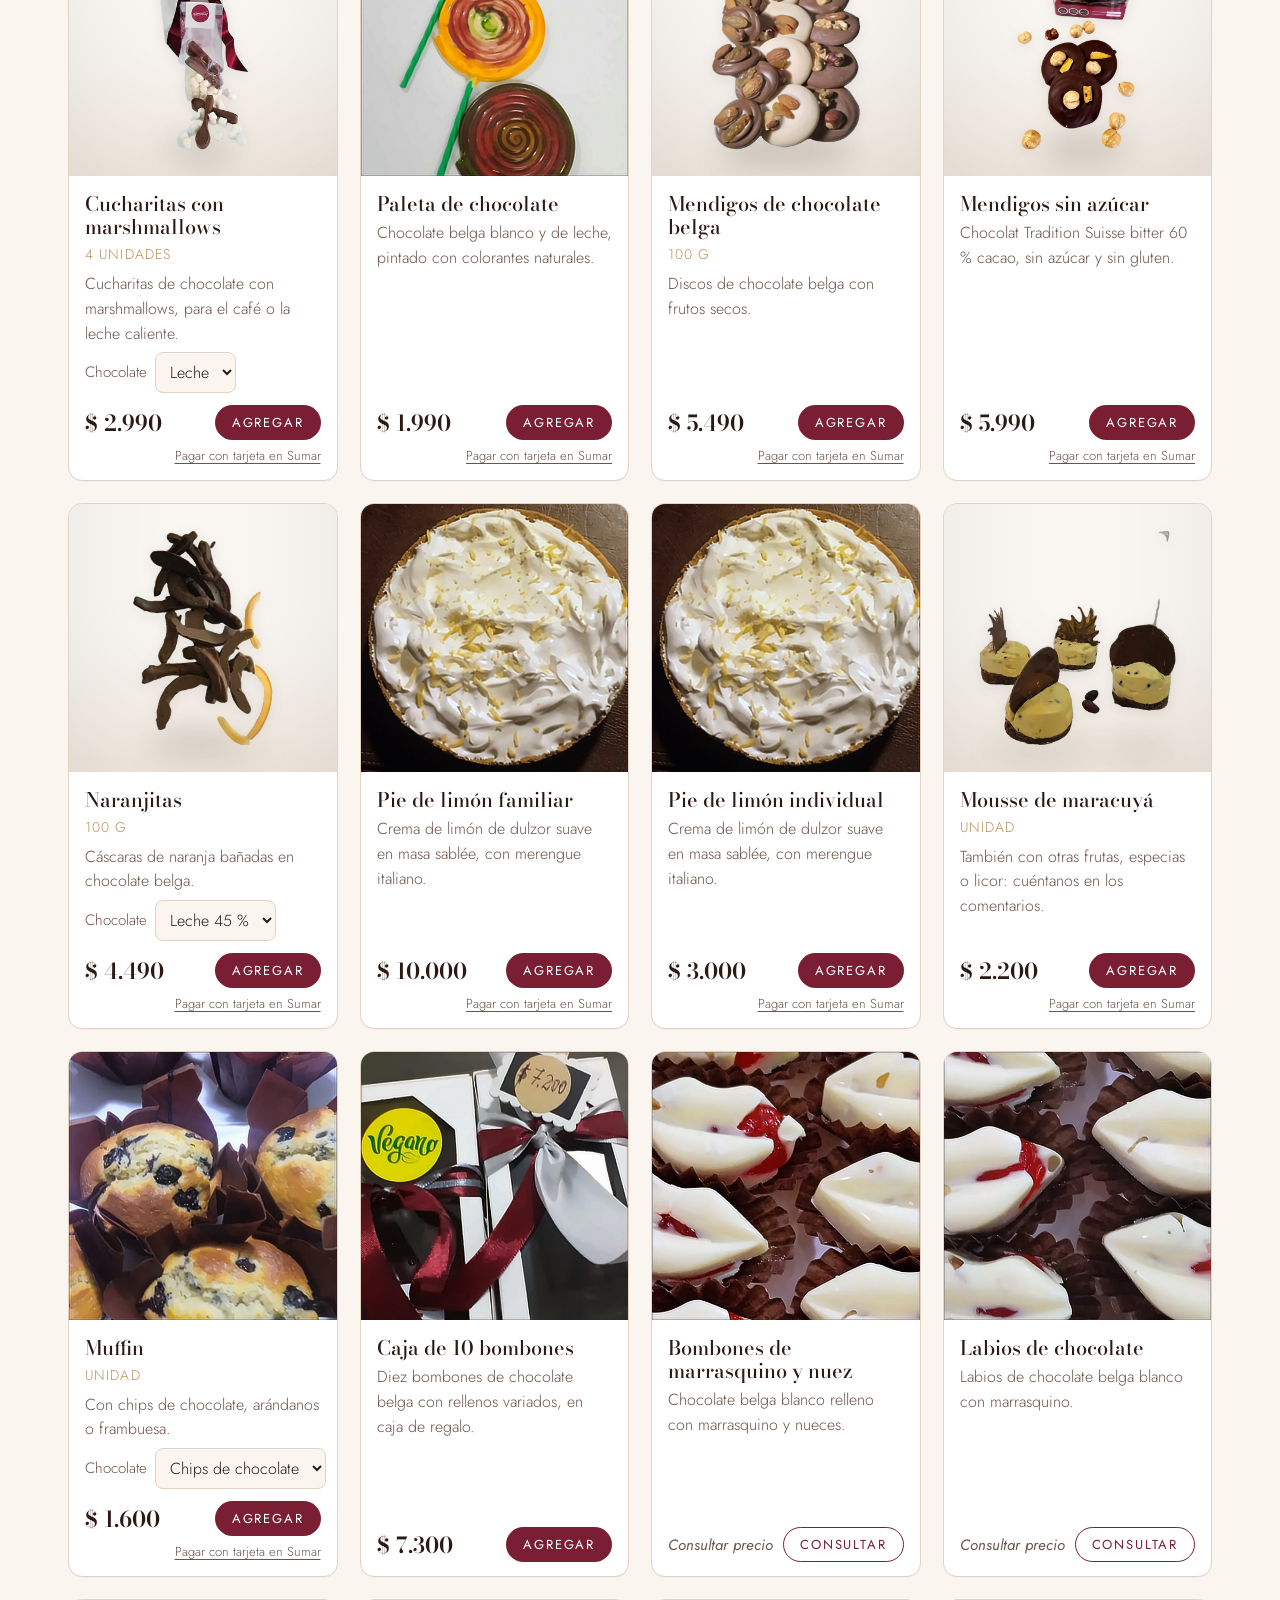
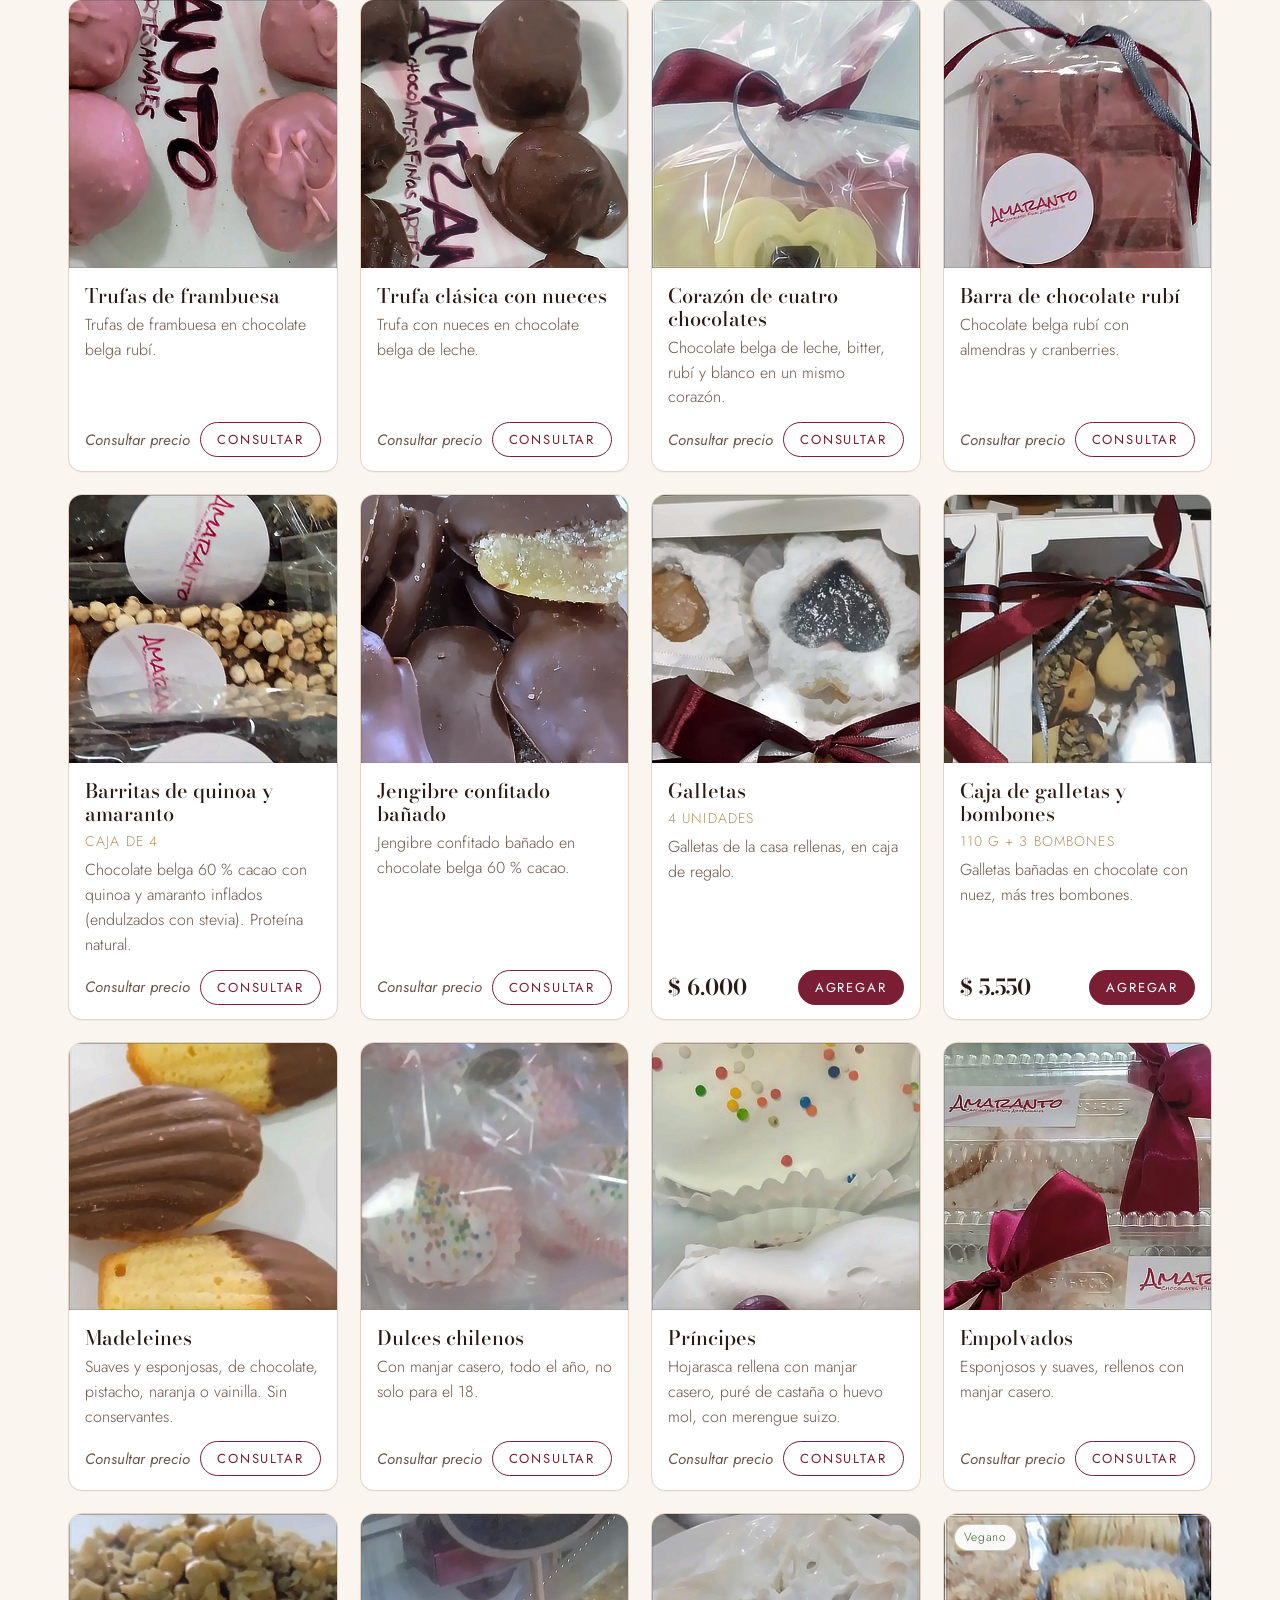
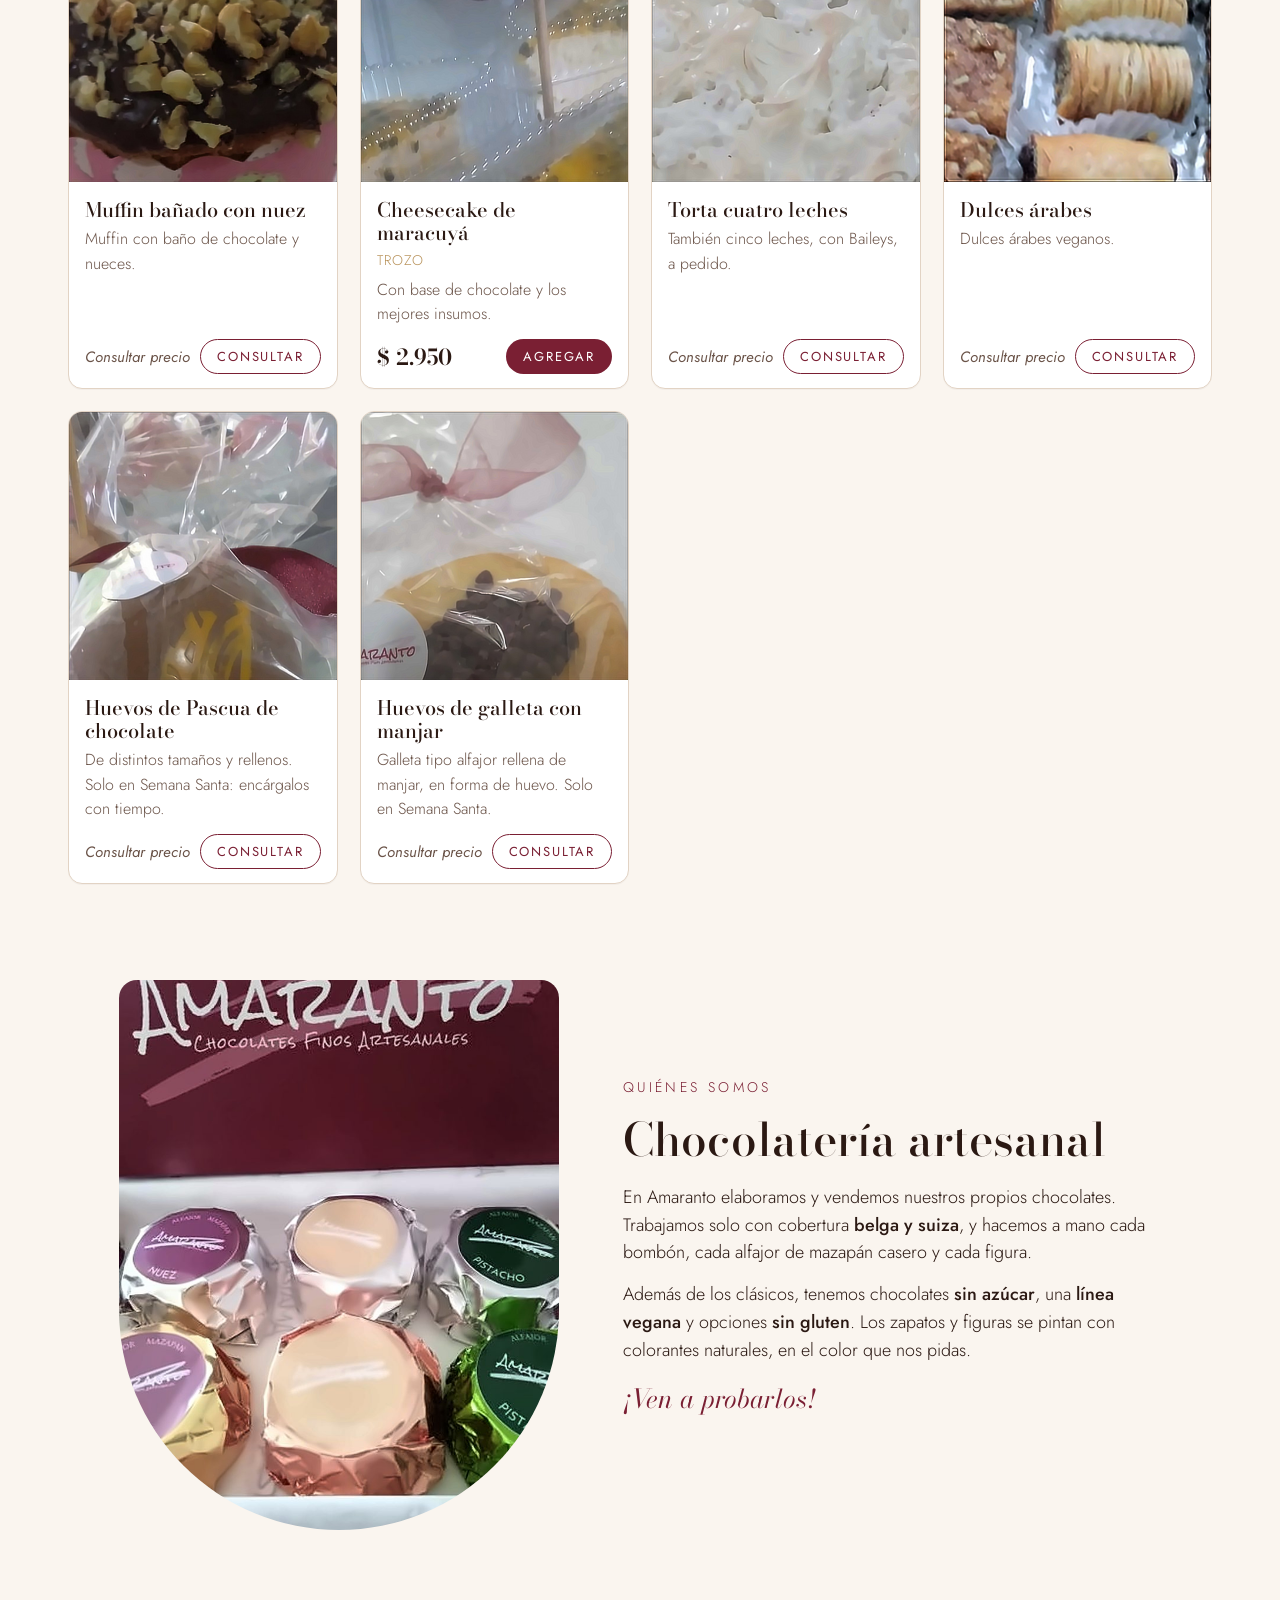
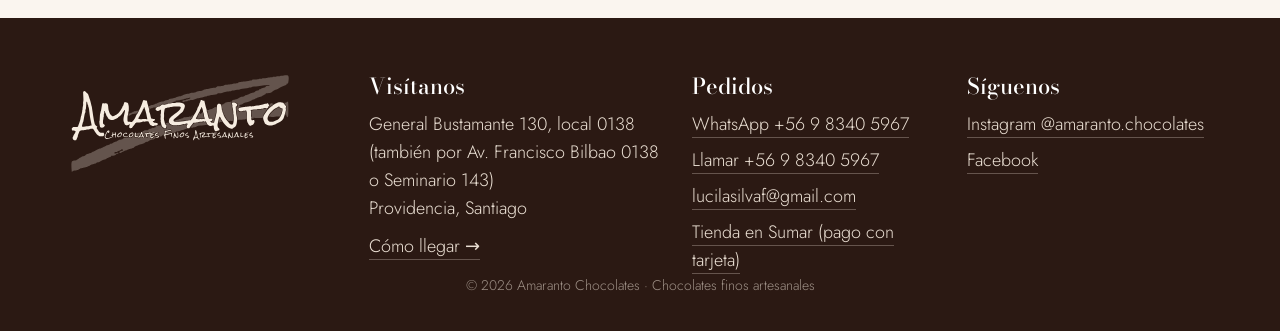
==== commit 46d879f3: "21 productos nuevos desde Instagram (2023–2025) y categoría Temporada Precio solo donde hay uno de 2" ====
--- a/index.html
+++ b/index.html
@@ -16,7 +16,7 @@
   <link rel="preconnect" href="https://fonts.googleapis.com">
   <link rel="preconnect" href="https://fonts.gstatic.com" crossorigin>
   <link href="https://fonts.googleapis.com/css2?family=Bodoni+Moda:ital,opsz,wght@0,6..96,500;0,6..96,600;1,6..96,400&family=Jost:wght@300;400;500&display=swap" rel="stylesheet">
-  <link rel="stylesheet" href="styles.css?v=4">
+  <link rel="stylesheet" href="styles.css?v=6">
   <script type="application/ld+json">
   {
     "@context": "https://schema.org",
@@ -172,7 +172,7 @@
 
   <div class="toast" data-toast role="status" aria-live="polite"></div>
 
-  <script src="productos.js?v=4"></script>
-  <script src="app.js?v=5"></script>
+  <script src="productos.js?v=6"></script>
+  <script src="app.js?v=6"></script>
 </body>
 </html>
--- a/styles.css
+++ b/styles.css
@@ -140,6 +140,9 @@
 select:focus, input:focus, textarea:focus { outline: none; border-color: var(--wine); box-shadow: 0 0 0 3px rgba(122,31,51,.14); }
 .card-foot { display: flex; align-items: center; justify-content: space-between; gap: 10px; margin-top: 6px; }
 .price { font-family: var(--serif); font-size: 22px; font-weight: 600; color: var(--cocoa); font-variant-numeric: lining-nums; }
+.price-ask { font: 400 15px var(--sans); color: var(--ink-soft); font-style: italic; }
+.btn-ghost-wine { border-color: var(--wine); color: var(--wine); background: transparent; }
+.btn-ghost-wine:hover { background: var(--wine); color: #fff; }
 .sumar { font-size: 13px; color: var(--ink-soft); text-align: right; text-decoration: underline; text-underline-offset: 3px; }
 .sumar:hover { color: var(--wine); }
 .card-feature { border-color: var(--wine); box-shadow: 0 0 0 1px var(--wine); }
